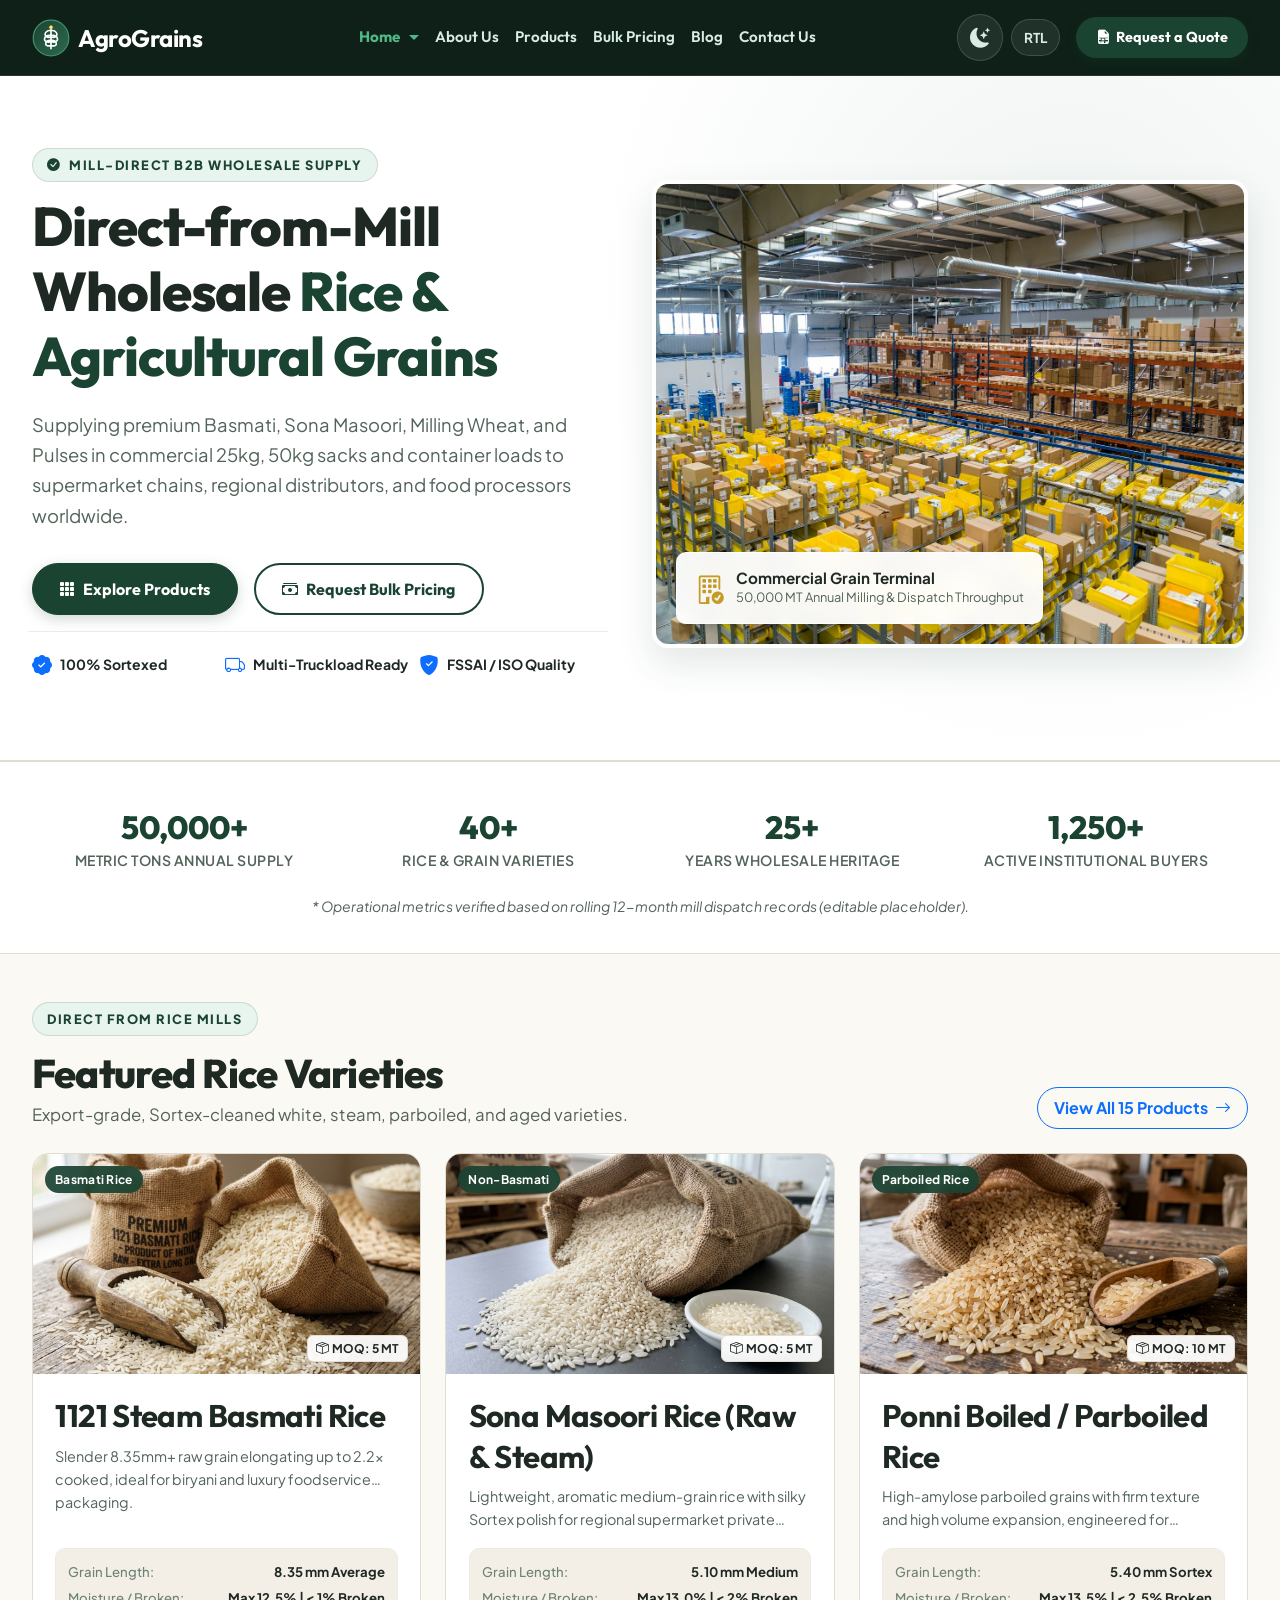
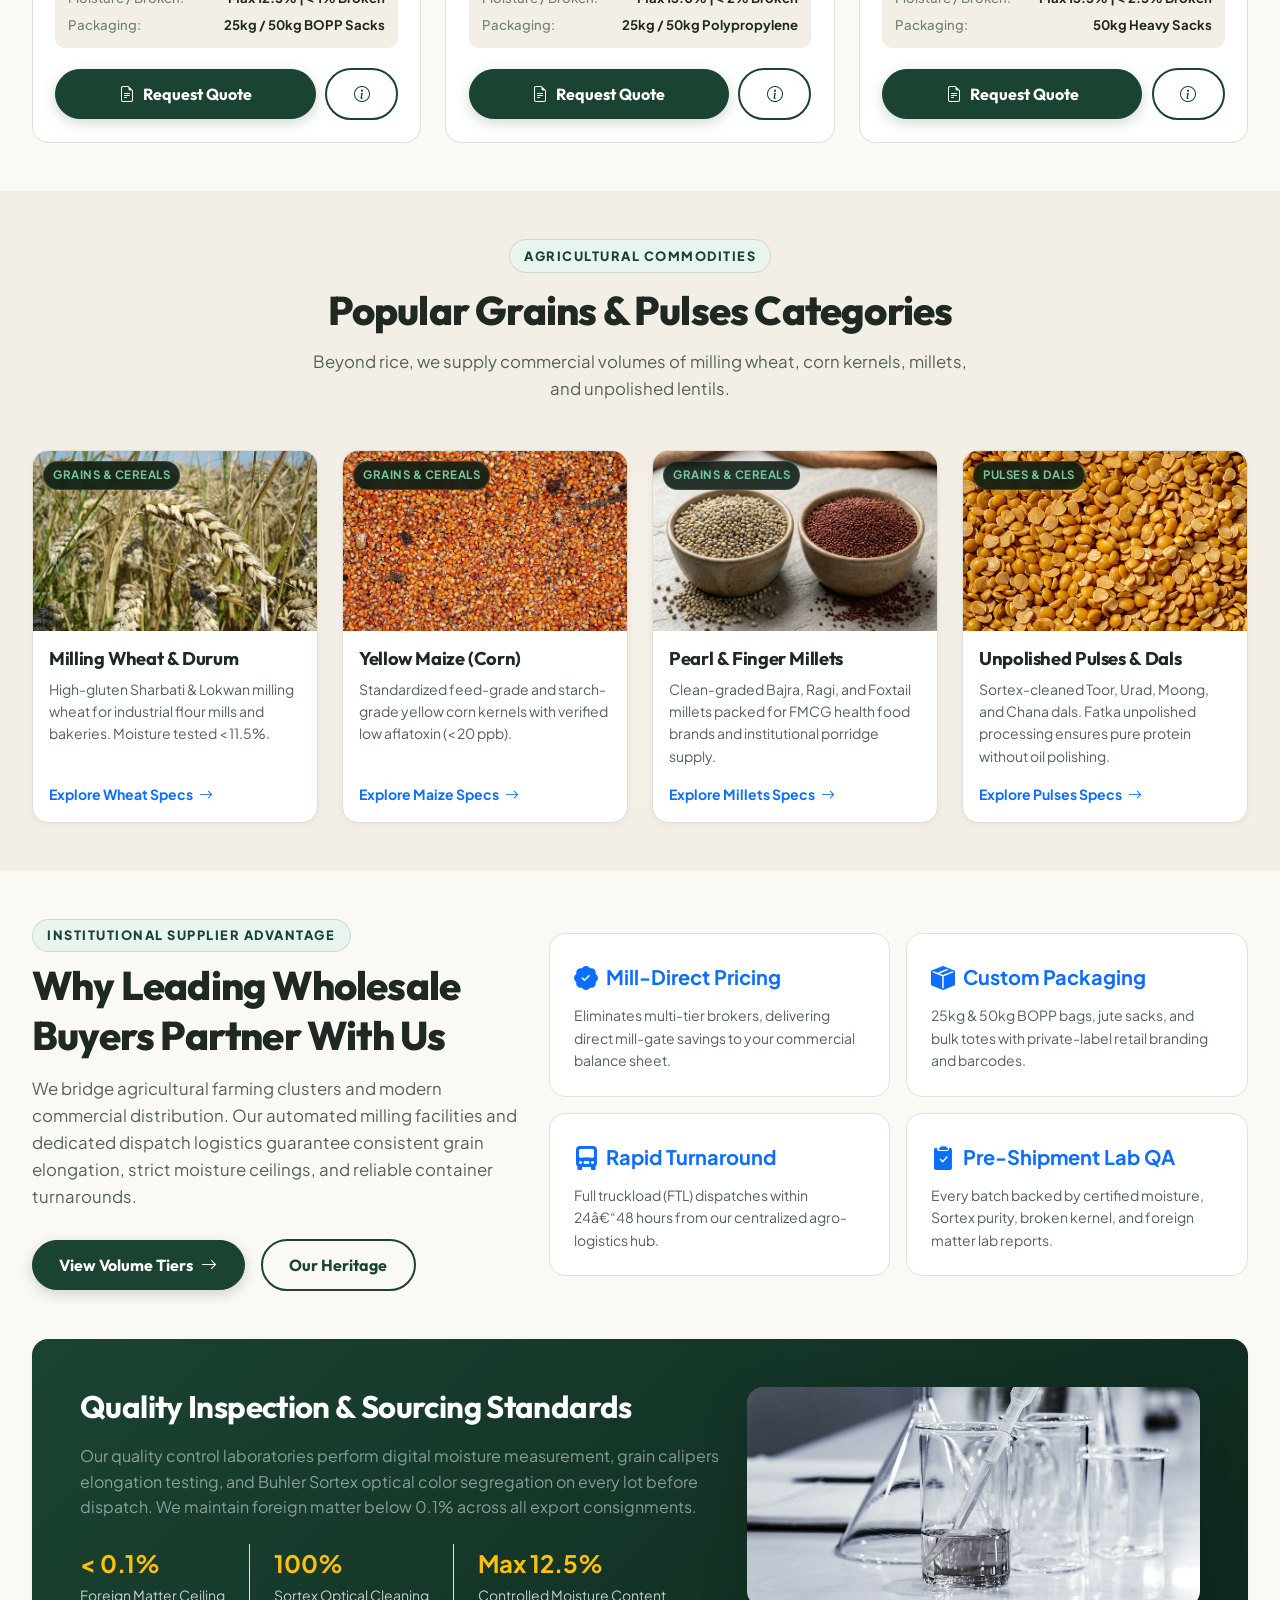
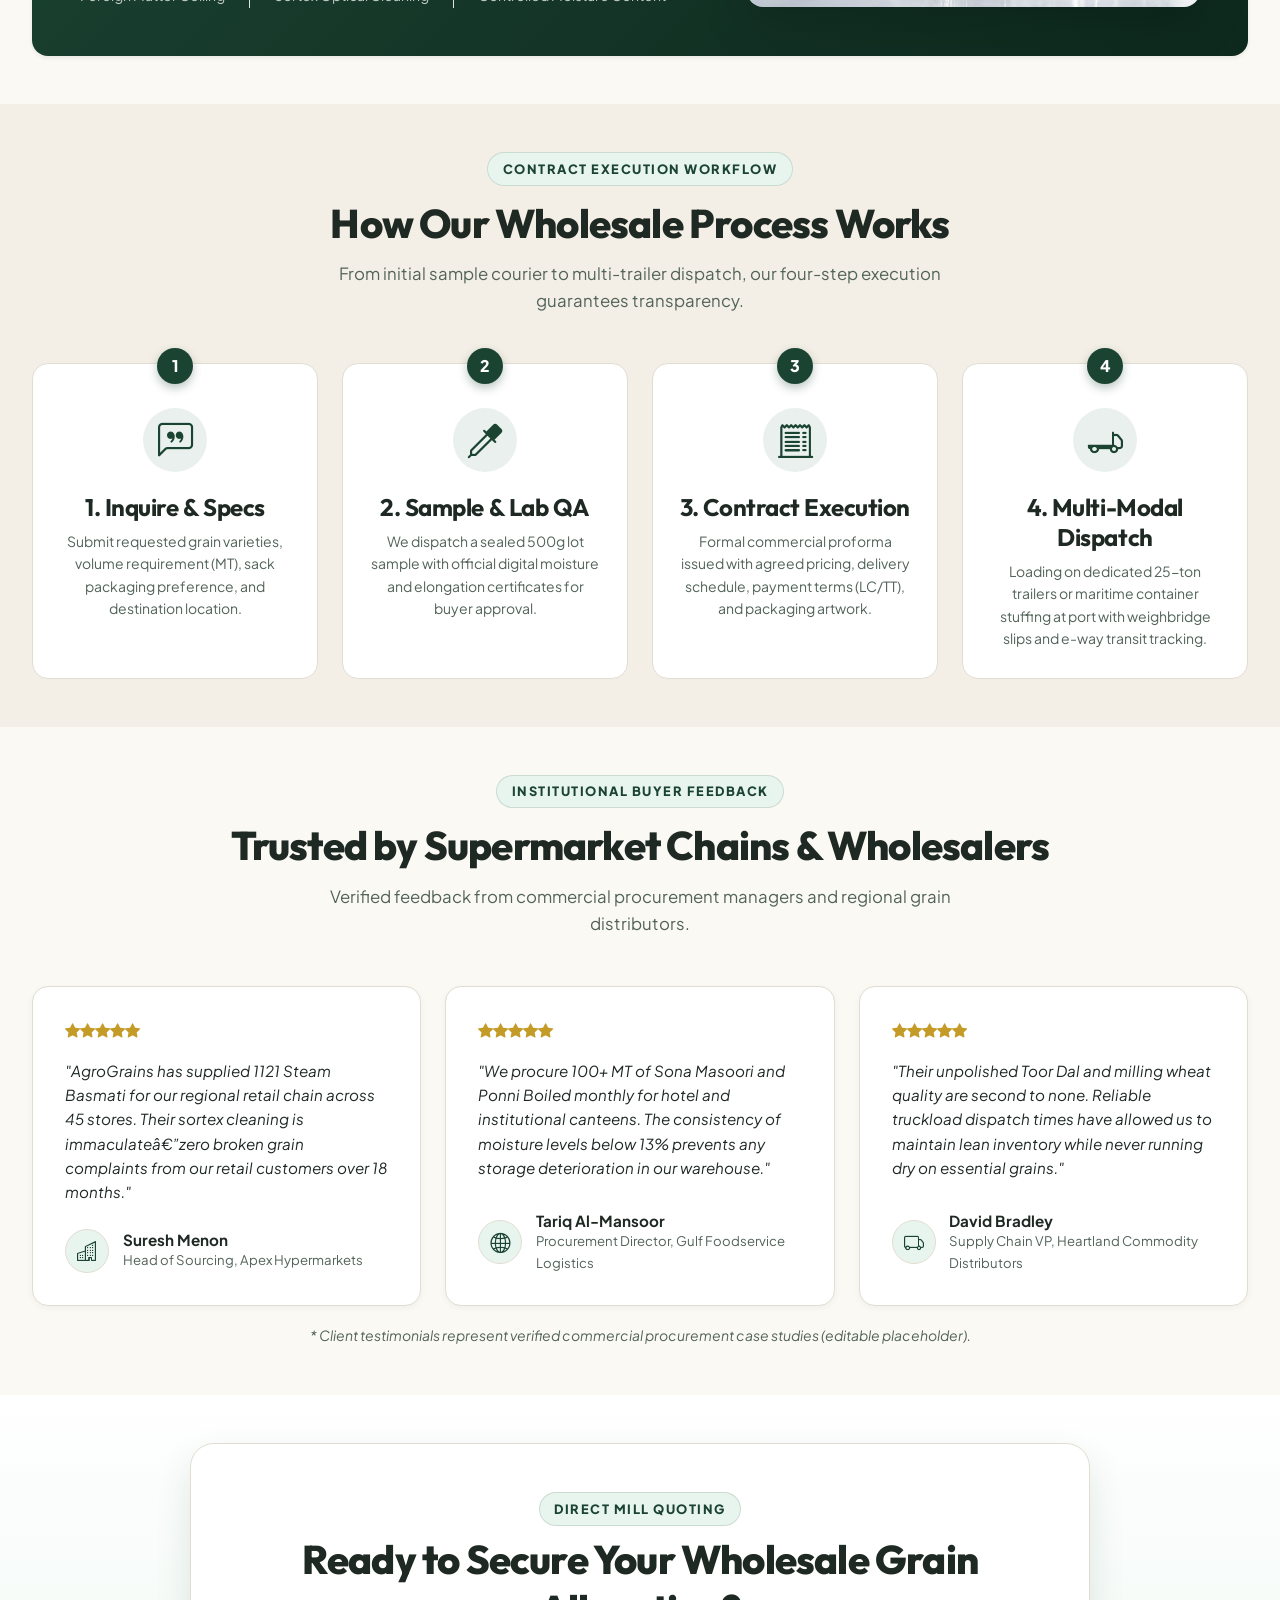
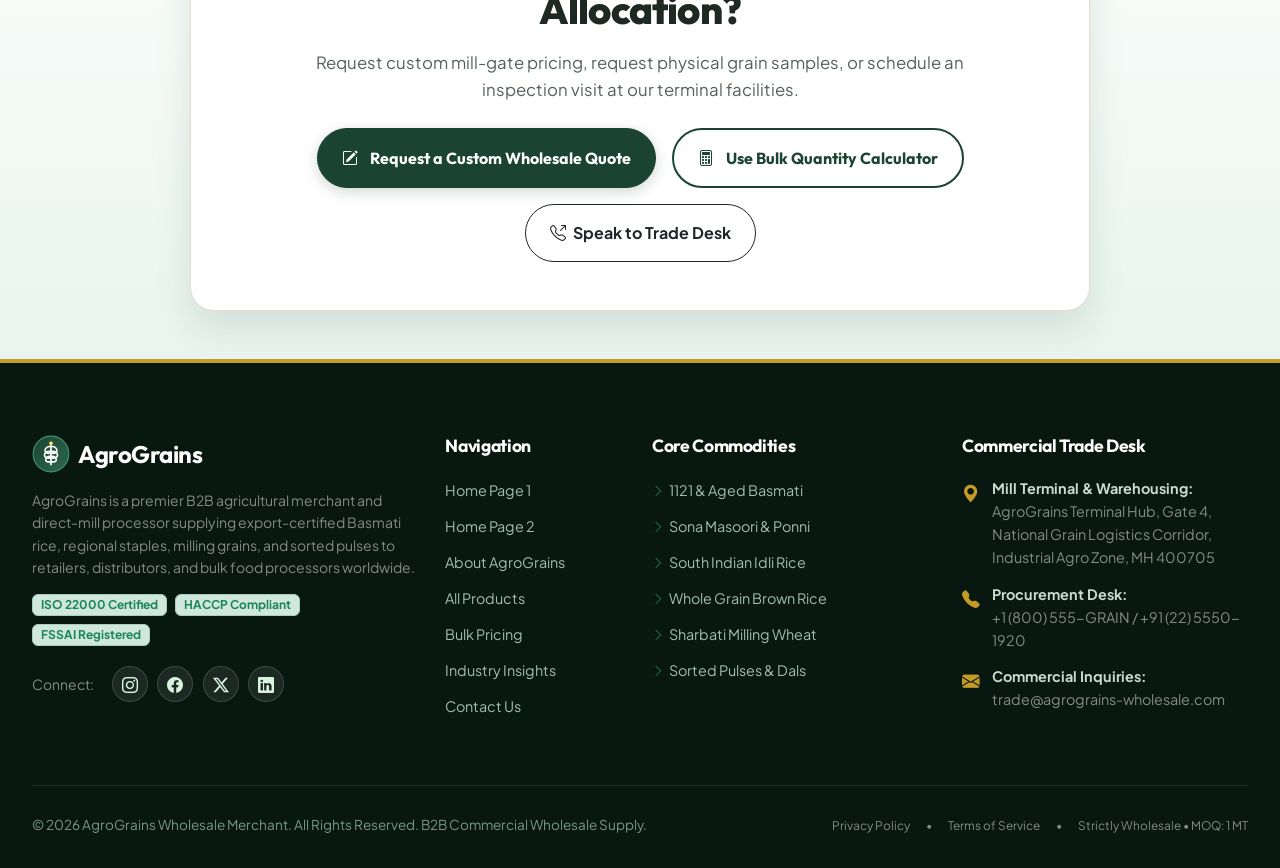
==== index.html @ 0ed68ac7 "Initial commit" ====
<!DOCTYPE html>
<html lang="en" dir="ltr" data-theme="light">
<head>
  <meta charset="UTF-8">
  <meta name="viewport" content="width=device-width, initial-scale=1.0">
  <meta name="description" content="AgroGrains Wholesale - Premier B2B supplier of export-grade Basmati, Sona Masoori, Ponni, Milling Wheat, Corn, and Pulses to supermarkets, distributors, and bulk buyers.">
  <meta name="keywords" content="wholesale rice supplier, bulk grain merchant, basmati rice export, sona masoori wholesale, pulses supplier, 50kg rice sacks, B2B grain trading">
  <title>AgroGrains Wholesale | Direct Mill Rice &amp; Agricultural Grains Merchant</title>

  <!-- Favicon -->
  <link rel="icon" type="image/svg+xml" href="assets/images/favicon.svg">
  <link rel="icon" type="image/png" sizes="32x32" href="assets/images/favicon-32x32.png">
  <link rel="apple-touch-icon" sizes="180x180" href="assets/images/favicon-180x180.png">

  <!-- Bootstrap 5 CSS (Dynamic ID for RTL swapping) -->
  <link id="bootstrap-css" rel="stylesheet" href="https://cdn.jsdelivr.net/npm/bootstrap@5.3.3/dist/css/bootstrap.min.css">
  <!-- Bootstrap Icons -->
  <link rel="stylesheet" href="https://cdn.jsdelivr.net/npm/bootstrap-icons@1.11.3/font/bootstrap-icons.min.css">
  
  <!-- Custom Stylesheets -->
  <link rel="stylesheet" href="css/style.css">
  <link rel="stylesheet" href="css/responsive.css">
</head>
<body>

<!-- Global Single Navigation Bar Across Entire Website -->
  <nav class="navbar navbar-expand-lg wholesale-navbar sticky-top" id="mainWholesaleNavbar" aria-label="Main Wholesale Navigation">
    <div class="container-xl">
      <!-- Brand Logo -->
      <a class="navbar-brand d-flex align-items-center gap-2 text-decoration-none" href="index.html">
        <img src="assets/images/brand-icon.svg" alt="AgroGrains Emblem" width="38" height="38" class="navbar-brand-logo">
        <span class="brand-title text-white fw-bold fs-4" style="color: #ffffff !important; line-height: 1; letter-spacing: -0.02em;">AgroGrains</span>
      </a>

      <!-- Mobile Toggles Group -->
      <div class="d-flex align-items-center gap-2 d-lg-none">
        <button id="theme-toggle-btn-mobile" class="nav-control-btn" type="button" aria-label="Toggle Theme" title="Toggle Theme">
          <i class="bi bi-moon-stars-fill"></i>
        </button>
        <button id="rtl-toggle-btn-mobile" class="nav-control-btn" type="button" aria-label="Toggle RTL" title="Toggle Direction">
          <span class="fw-bold">RTL</span>
        </button>
        <button class="navbar-toggler border-0 shadow-none text-white p-2" type="button" data-bs-toggle="collapse" data-bs-target="#wholesaleNavDropdown" aria-controls="wholesaleNavDropdown" aria-expanded="false" aria-label="Toggle navigation">
          <i class="bi bi-list fs-2 text-white"></i>
        </button>
      </div>

      <!-- Single Navigation Container -->
      <div class="collapse navbar-collapse" id="wholesaleNavDropdown">
        <ul class="navbar-nav mx-auto mb-2 mb-lg-0">
          <!-- Home Dropdown -->
          <li class="nav-item dropdown">
            <a class="nav-link dropdown-toggle active" href="javascript:void(0)" id="homeDropdown" role="button" data-bs-toggle="dropdown" aria-expanded="false">
              Home
            </a>
            <ul class="dropdown-menu shadow-lg" aria-labelledby="homeDropdown">
              <li>
                <a class="dropdown-item active" id="nav-home-1" href="index.html">
                  <i class="bi bi-shop me-2 text-primary"></i> Home Page 1 â€“ General Wholesale
                </a>
              </li>
              <li>
                <a class="dropdown-item" id="nav-home-2" href="home-2.html">
                  <i class="bi bi-globe-americas me-2 text-primary"></i> Home Page 2 â€“ Trading &amp; Distribution
                </a>
              </li>
            </ul>
          </li>
          <li class="nav-item">
            <a class="nav-link" href="about.html">About Us</a>
          </li>
          <li class="nav-item">
            <a class="nav-link" href="products.html">Products</a>
          </li>
          <li class="nav-item">
            <a class="nav-link" href="bulk-pricing.html">Bulk Pricing</a>
          </li>
          <li class="nav-item">
            <a class="nav-link" href="blog.html">Blog</a>
          </li>
          <li class="nav-item">
            <a class="nav-link" href="contact.html">Contact Us</a>
          </li>
        </ul>

        <!-- Action Controls & Quote CTA -->
        <div class="d-flex align-items-center gap-2 nav-actions-group">
          <!-- Theme Toggle (Only Icon) -->
          <button id="theme-toggle-btn" class="nav-control-btn d-none d-lg-inline-flex" type="button" aria-label="Toggle theme" title="Toggle Dark/Light Mode">
            <i class="bi bi-moon-stars-fill"></i>
          </button>
          
          <!-- RTL Toggle (Only Text Name) -->
          <button id="rtl-toggle-btn" class="nav-control-btn d-none d-lg-inline-flex" type="button" aria-label="Toggle RTL reading direction" title="Toggle Direction">
            <span class="fw-bold">RTL</span>
          </button>

          <!-- Request a Quote CTA Button -->
          <button class="nav-quote-btn ms-lg-2" type="button" onclick="openQuoteModal()">
            <i class="bi bi-file-earmark-spreadsheet-fill"></i>
            <span>Request a Quote</span>
          </button>
        </div>
      </div>
    </div>
  </nav>

  <main id="main-content">
    <!-- Hero Section -->
    <section class="hero-home">
      <div class="container-xl">
        <div class="row align-items-center">
          <div class="col-lg-6">
            <div class="pe-lg-4">
              <span class="section-tag"><i class="bi bi-check-circle-fill me-1"></i> Mill-Direct B2B Wholesale Supply</span>
              <h1 class="hero-headline">
                Direct-from-Mill Wholesale <span class="highlight">Rice &amp; Agricultural Grains</span>
              </h1>
              <p class="hero-lead">
                Supplying premium Basmati, Sona Masoori, Milling Wheat, and Pulses in commercial 25kg, 50kg sacks and container loads to supermarket chains, regional distributors, and food processors worldwide.
              </p>
              
              <div class="d-flex flex-wrap gap-3 mb-4 hero-buttons-wrapper">
                <a href="products.html" class="btn btn-wholesale-primary">
                  <i class="bi bi-grid-3x3-gap-fill"></i> Explore Products
                </a>
                <a href="bulk-pricing.html" class="btn btn-wholesale-secondary">
                  <i class="bi bi-cash-stack"></i> Request Bulk Pricing
                </a>
              </div>

              <!-- Quick Highlights Badges -->
              <div class="row g-2 pt-2 border-top border-subtle">
                <div class="col-sm-4 col-6">
                  <div class="d-flex align-items-center gap-2">
                    <i class="bi bi-patch-check-fill text-primary fs-5"></i>
                    <span class="small fw-bold">100% Sortexed</span>
                  </div>
                </div>
                <div class="col-sm-4 col-6">
                  <div class="d-flex align-items-center gap-2">
                    <i class="bi bi-truck text-primary fs-5"></i>
                    <span class="small fw-bold">Multi-Truckload Ready</span>
                  </div>
                </div>
                <div class="col-sm-4 col-12">
                  <div class="d-flex align-items-center gap-2">
                    <i class="bi bi-shield-fill-check text-primary fs-5"></i>
                    <span class="small fw-bold">FSSAI / ISO Quality</span>
                  </div>
                </div>
              </div>

            </div>
          </div>

          <div class="col-lg-6">
            <div class="hero-image-wrapper mt-4 mt-lg-0">
              <!-- Unique Home 1 Hero Warehouse Image -->
              <img src="assets/images/h1-hero-warehouse.jpg" alt="Wholesale Rice and Grains Modern Distribution Warehouse" loading="eager">
              <div class="hero-badge-overlay">
                <i class="bi bi-building-check"></i>
                <div>
                  <div class="badge-title">Commercial Grain Terminal</div>
                  <div class="badge-desc">50,000 MT Annual Milling &amp; Dispatch Throughput</div>
                </div>
              </div>
            </div>
          </div>
        </div>
      </div>
    </section>

    <!-- Wholesale Statistics Counter Strip -->
    <section class="stats-strip">
      <div class="container-xl">
        <div class="row g-0">
          <div class="col-md-3 col-6">
            <div class="stat-item">
              <div class="stat-number">50,000+</div>
              <div class="stat-label">Metric Tons Annual Supply</div>
            </div>
          </div>
          <div class="col-md-3 col-6">
            <div class="stat-item">
              <div class="stat-number">40+</div>
              <div class="stat-label">Rice &amp; Grain Varieties</div>
            </div>
          </div>
          <div class="col-md-3 col-6">
            <div class="stat-item">
              <div class="stat-number">25+</div>
              <div class="stat-label">Years Wholesale Heritage</div>
            </div>
          </div>
          <div class="col-md-3 col-6">
            <div class="stat-item">
              <div class="stat-number">1,250+</div>
              <div class="stat-label">Active Institutional Buyers</div>
            </div>
          </div>
        </div>
        <div class="text-center mt-2">
          <small class="text-muted fst-italic">* Operational metrics verified based on rolling 12-month mill dispatch records (editable placeholder).</small>
        </div>
      </div>
    </section>

    <!-- Featured Rice Varieties Section (Unique Home 1 Images) -->
    <section class="py-5">
      <div class="container-xl">
        <div class="d-flex flex-column flex-md-row justify-content-between align-items-md-end mb-4">
          <div>
            <span class="section-tag">Direct From Rice Mills</span>
            <h2 class="section-title mb-1">Featured Rice Varieties</h2>
            <p class="section-subtitle mb-0 ms-0">Export-grade, Sortex-cleaned white, steam, parboiled, and aged varieties.</p>
          </div>
          <div class="mt-3 mt-md-0">
            <a href="products.html" class="btn btn-outline-primary rounded-pill px-3 py-2 fw-bold">
              View All 15 Products <i class="bi bi-arrow-right ms-1"></i>
            </a>
          </div>
        </div>

        <div class="row g-4">
          <!-- Featured 1: 1121 Basmati -->
          <div class="col-lg-4 col-md-6">
            <div class="wholesale-product-card">
              <div class="product-card-img-wrapper">
                <img src="assets/images/prod-basmati-1121.jpg" alt="1121 Steam Basmati Rice" loading="lazy">
                <span class="product-category-badge">Basmati Rice</span>
                <span class="product-moq-badge"><i class="bi bi-box-seam me-1"></i>MOQ: 5 MT</span>
              </div>
              <div class="product-card-body">
                <h3 class="product-card-title">1121 Steam Basmati Rice</h3>
                <p class="product-card-desc">Slender 8.35mm+ raw grain elongating up to 2.2x cooked, ideal for biryani and luxury foodservice packaging.</p>
                <div class="product-specs-list">
                  <div class="product-spec-row">
                    <span class="product-spec-label">Grain Length:</span>
                    <span class="product-spec-value">8.35 mm Average</span>
                  </div>
                  <div class="product-spec-row">
                    <span class="product-spec-label">Moisture / Broken:</span>
                    <span class="product-spec-value">Max 12.5% | &lt; 1% Broken</span>
                  </div>
                  <div class="product-spec-row">
                    <span class="product-spec-label">Packaging:</span>
                    <span class="product-spec-value">25kg / 50kg BOPP Sacks</span>
                  </div>
                </div>
                <div class="product-card-footer">
                  <button class="btn btn-wholesale-primary flex-grow-1" onclick="openQuoteModal('1121 Steam Basmati Rice')">
                    <i class="bi bi-file-earmark-text"></i> Request Quote
                  </button>
                  <a href="products.html?category=basmati&search=1121" class="btn btn-wholesale-secondary" title="View details in catalog">
                    <i class="bi bi-info-circle"></i>
                  </a>
                </div>
              </div>
            </div>
          </div>

          <!-- Featured 2: Sona Masoori -->
          <div class="col-lg-4 col-md-6">
            <div class="wholesale-product-card">
              <div class="product-card-img-wrapper">
                <img src="assets/images/prod-sona-masoori.jpg" alt="Sona Masoori Raw and Steam Rice" loading="lazy">
                <span class="product-category-badge">Non-Basmati</span>
                <span class="product-moq-badge"><i class="bi bi-box-seam me-1"></i>MOQ: 5 MT</span>
              </div>
              <div class="product-card-body">
                <h3 class="product-card-title">Sona Masoori Rice (Raw &amp; Steam)</h3>
                <p class="product-card-desc">Lightweight, aromatic medium-grain rice with silky Sortex polish for regional supermarket private labeling.</p>
                <div class="product-specs-list">
                  <div class="product-spec-row">
                    <span class="product-spec-label">Grain Length:</span>
                    <span class="product-spec-value">5.10 mm Medium</span>
                  </div>
                  <div class="product-spec-row">
                    <span class="product-spec-label">Moisture / Broken:</span>
                    <span class="product-spec-value">Max 13.0% | &lt; 2% Broken</span>
                  </div>
                  <div class="product-spec-row">
                    <span class="product-spec-label">Packaging:</span>
                    <span class="product-spec-value">25kg / 50kg Polypropylene</span>
                  </div>
                </div>
                <div class="product-card-footer">
                  <button class="btn btn-wholesale-primary flex-grow-1" onclick="openQuoteModal('Sona Masoori Rice (Raw & Steam)')">
                    <i class="bi bi-file-earmark-text"></i> Request Quote
                  </button>
                  <a href="products.html?category=non-basmati&search=sona" class="btn btn-wholesale-secondary" title="View details in catalog">
                    <i class="bi bi-info-circle"></i>
                  </a>
                </div>
              </div>
            </div>
          </div>

          <!-- Featured 3: Ponni Boiled -->
          <div class="col-lg-4 col-md-6">
            <div class="wholesale-product-card">
              <div class="product-card-img-wrapper">
                <img src="assets/images/prod-ponni-boiled.jpg" alt="Ponni Boiled Parboiled Rice" loading="lazy">
                <span class="product-category-badge">Parboiled Rice</span>
                <span class="product-moq-badge"><i class="bi bi-box-seam me-1"></i>MOQ: 10 MT</span>
              </div>
              <div class="product-card-body">
                <h3 class="product-card-title">Ponni Boiled / Parboiled Rice</h3>
                <p class="product-card-desc">High-amylose parboiled grains with firm texture and high volume expansion, engineered for catering and mess halls.</p>
                <div class="product-specs-list">
                  <div class="product-spec-row">
                    <span class="product-spec-label">Grain Length:</span>
                    <span class="product-spec-value">5.40 mm Sortex</span>
                  </div>
                  <div class="product-spec-row">
                    <span class="product-spec-label">Moisture / Broken:</span>
                    <span class="product-spec-value">Max 13.5% | &lt; 2.5% Broken</span>
                  </div>
                  <div class="product-spec-row">
                    <span class="product-spec-label">Packaging:</span>
                    <span class="product-spec-value">50kg Heavy Sacks</span>
                  </div>
                </div>
                <div class="product-card-footer">
                  <button class="btn btn-wholesale-primary flex-grow-1" onclick="openQuoteModal('Ponni Boiled / Parboiled Rice')">
                    <i class="bi bi-file-earmark-text"></i> Request Quote
                  </button>
                  <a href="products.html?category=non-basmati&search=ponni" class="btn btn-wholesale-secondary" title="View details in catalog">
                    <i class="bi bi-info-circle"></i>
                  </a>
                </div>
              </div>
            </div>
          </div>
        </div>
      </div>
    </section>

    <!-- Popular Grains & Pulses Categories Preview (Updated with Dedicated Product Images & Functional Links) -->
    <section class="py-5 bg-muted">
      <div class="container-xl">
        <div class="text-center mb-5">
          <span class="section-tag">Agricultural Commodities</span>
          <h2 class="section-title">Popular Grains &amp; Pulses Categories</h2>
          <p class="section-subtitle">Beyond rice, we supply commercial volumes of milling wheat, corn kernels, millets, and unpolished lentils.</p>
        </div>

        <div class="row g-4">
          <!-- Commodity 1: Milling Wheat & Durum -->
          <div class="col-lg-3 col-sm-6">
            <div class="commodity-preview-card h-100 d-flex flex-column">
              <div class="commodity-card-img-wrap">
                <img src="assets/images/prod-wheat-milling.jpg" alt="Milling Wheat &amp; Durum Grains" loading="lazy">
                <span class="commodity-tag">Grains &amp; Cereals</span>
              </div>
              <div class="commodity-card-body d-flex flex-column flex-grow-1 p-3">
                <h4 class="commodity-title">Milling Wheat &amp; Durum</h4>
                <p class="commodity-desc text-muted small flex-grow-1 mb-3">High-gluten Sharbati &amp; Lokwan milling wheat for industrial flour mills and bakeries. Moisture tested &lt; 11.5%.</p>
                <a href="products.html?category=grains&search=wheat" class="explore-commodity-link mt-auto fw-bold text-primary small text-decoration-none">
                  Explore Wheat Specs <i class="bi bi-arrow-right ms-1"></i>
                </a>
              </div>
            </div>
          </div>

          <!-- Commodity 2: Yellow Maize (Corn) -->
          <div class="col-lg-3 col-sm-6">
            <div class="commodity-preview-card h-100 d-flex flex-column">
              <div class="commodity-card-img-wrap">
                <img src="assets/images/prod-yellow-maize.jpg" alt="Yellow Grain Maize Corn" loading="lazy">
                <span class="commodity-tag">Grains &amp; Cereals</span>
              </div>
              <div class="commodity-card-body d-flex flex-column flex-grow-1 p-3">
                <h4 class="commodity-title">Yellow Maize (Corn)</h4>
                <p class="commodity-desc text-muted small flex-grow-1 mb-3">Standardized feed-grade and starch-grade yellow corn kernels with verified low aflatoxin (&lt; 20 ppb).</p>
                <a href="products.html?category=grains&search=maize" class="explore-commodity-link mt-auto fw-bold text-primary small text-decoration-none">
                  Explore Maize Specs <i class="bi bi-arrow-right ms-1"></i>
                </a>
              </div>
            </div>
          </div>

          <!-- Commodity 3: Pearl & Finger Millets -->
          <div class="col-lg-3 col-sm-6">
            <div class="commodity-preview-card h-100 d-flex flex-column">
              <div class="commodity-card-img-wrap">
                <img src="assets/images/prod-millet-grains.jpg" alt="Pearl Bajra and Finger Ragi Millets" loading="lazy">
                <span class="commodity-tag">Grains &amp; Cereals</span>
              </div>
              <div class="commodity-card-body d-flex flex-column flex-grow-1 p-3">
                <h4 class="commodity-title">Pearl &amp; Finger Millets</h4>
                <p class="commodity-desc text-muted small flex-grow-1 mb-3">Clean-graded Bajra, Ragi, and Foxtail millets packed for FMCG health food brands and institutional porridge supply.</p>
                <a href="products.html?category=grains&search=millet" class="explore-commodity-link mt-auto fw-bold text-primary small text-decoration-none">
                  Explore Millets Specs <i class="bi bi-arrow-right ms-1"></i>
                </a>
              </div>
            </div>
          </div>

          <!-- Commodity 4: Unpolished Pulses & Dals -->
          <div class="col-lg-3 col-sm-6">
            <div class="commodity-preview-card h-100 d-flex flex-column">
              <div class="commodity-card-img-wrap">
                <img src="assets/images/prod-toor-dal.jpg" alt="Unpolished Pulses and Split Dals" loading="lazy">
                <span class="commodity-tag">Pulses &amp; Dals</span>
              </div>
              <div class="commodity-card-body d-flex flex-column flex-grow-1 p-3">
                <h4 class="commodity-title">Unpolished Pulses &amp; Dals</h4>
                <p class="commodity-desc text-muted small flex-grow-1 mb-3">Sortex-cleaned Toor, Urad, Moong, and Chana dals. Fatka unpolished processing ensures pure protein without oil polishing.</p>
                <a href="products.html?category=pulses" class="explore-commodity-link mt-auto fw-bold text-primary small text-decoration-none">
                  Explore Pulses Specs <i class="bi bi-arrow-right ms-1"></i>
                </a>
              </div>
            </div>
          </div>
        </div>
      </div>
    </section>

    <!-- Why Choose Us & Sourcing Highlights -->
    <section class="py-5">
      <div class="container-xl">
        <div class="row align-items-center g-4 mb-5">
          <div class="col-lg-5">
            <span class="section-tag mb-2">Institutional Supplier Advantage</span>
            <h2 class="section-title mb-3">Why Leading Wholesale Buyers Partner With Us</h2>
            <p class="section-subtitle mb-4">
              We bridge agricultural farming clusters and modern commercial distribution. Our automated milling facilities and dedicated dispatch logistics guarantee consistent grain elongation, strict moisture ceilings, and reliable container turnarounds.
            </p>
            <div class="d-flex align-items-center gap-3 pt-1">
              <a href="bulk-pricing.html" class="btn btn-wholesale-primary">
                <span>View Volume Tiers</span>
                <i class="bi bi-arrow-right"></i>
              </a>
              <a href="about.html" class="btn btn-wholesale-secondary">
                <span>Our Heritage</span>
              </a>
            </div>
          </div>
          <div class="col-lg-7">
            <div class="row g-3">
              <div class="col-sm-6 d-flex">
                <div class="advantage-feature-box w-100 p-4 rounded-4 bg-surface border d-flex flex-column">
                  <div class="d-flex align-items-center gap-2 text-primary fw-bold fs-5 mb-2">
                    <i class="bi bi-patch-check-fill fs-4"></i>
                    <span>Mill-Direct Pricing</span>
                  </div>
                  <p class="small text-muted mb-0 flex-grow-1">
                    Eliminates multi-tier brokers, delivering direct mill-gate savings to your commercial balance sheet.
                  </p>
                </div>
              </div>
              <div class="col-sm-6 d-flex">
                <div class="advantage-feature-box w-100 p-4 rounded-4 bg-surface border d-flex flex-column">
                  <div class="d-flex align-items-center gap-2 text-primary fw-bold fs-5 mb-2">
                    <i class="bi bi-box-seam-fill fs-4"></i>
                    <span>Custom Packaging</span>
                  </div>
                  <p class="small text-muted mb-0 flex-grow-1">
                    25kg &amp; 50kg BOPP bags, jute sacks, and bulk totes with private-label retail branding and barcodes.
                  </p>
                </div>
              </div>
              <div class="col-sm-6 d-flex">
                <div class="advantage-feature-box w-100 p-4 rounded-4 bg-surface border d-flex flex-column">
                  <div class="d-flex align-items-center gap-2 text-primary fw-bold fs-5 mb-2">
                    <i class="bi bi-truck-front-fill fs-4"></i>
                    <span>Rapid Turnaround</span>
                  </div>
                  <p class="small text-muted mb-0 flex-grow-1">
                    Full truckload (FTL) dispatches within 24â€“48 hours from our centralized agro-logistics hub.
                  </p>
                </div>
              </div>
              <div class="col-sm-6 d-flex">
                <div class="advantage-feature-box w-100 p-4 rounded-4 bg-surface border d-flex flex-column">
                  <div class="d-flex align-items-center gap-2 text-primary fw-bold fs-5 mb-2">
                    <i class="bi bi-clipboard2-check-fill fs-4"></i>
                    <span>Pre-Shipment Lab QA</span>
                  </div>
                  <p class="small text-muted mb-0 flex-grow-1">
                    Every batch backed by certified moisture, Sortex purity, broken kernel, and foreign matter lab reports.
                  </p>
                </div>
              </div>
            </div>
          </div>
        </div>

        <!-- Quality & Sourcing Highlights Banner (Unique Quality Inspection Image) -->
        <div class="card border-0 rounded-4 overflow-hidden shadow-sm" style="background: linear-gradient(135deg, var(--primary) 0%, #0d281c 100%); color: #ffffff;">
          <div class="card-body p-4 p-md-5">
            <div class="row align-items-center">
              <div class="col-lg-7">
                <h3 class="fw-bold mb-3 text-white">Quality Inspection &amp; Sourcing Standards</h3>
                <p class="text-white-50 mb-4" style="max-width: 650px;">
                  Our quality control laboratories perform digital moisture measurement, grain calipers elongation testing, and Buhler Sortex optical color segregation on every lot before dispatch. We maintain foreign matter below 0.1% across all export consignments.
                </p>
                <div class="d-flex flex-wrap gap-4 text-white">
                  <div>
                    <span class="fs-4 fw-bold d-block text-warning">&lt; 0.1%</span>
                    <span class="small opacity-75">Foreign Matter Ceiling</span>
                  </div>
                  <div class="border-start ps-4 border-white-50">
                    <span class="fs-4 fw-bold d-block text-warning">100%</span>
                    <span class="small opacity-75">Sortex Optical Cleaning</span>
                  </div>
                  <div class="border-start ps-4 border-white-50">
                    <span class="fs-4 fw-bold d-block text-warning">Max 12.5%</span>
                    <span class="small opacity-75">Controlled Moisture Content</span>
                  </div>
                </div>
              </div>
              <div class="col-lg-5 text-center text-lg-end mt-4 mt-lg-0">
                <img src="assets/images/h1-quality-inspection.jpg" alt="Grain Quality Testing Lab" class="rounded-4 img-fluid shadow-lg" style="max-height: 220px; width: 100%; object-fit: cover;">
              </div>
            </div>
          </div>
        </div>
      </div>
    </section>

    <!-- How Our Wholesale Process Works -->
    <section class="py-5 bg-muted">
      <div class="container-xl">
        <div class="text-center mb-5">
          <span class="section-tag">Contract Execution Workflow</span>
          <h2 class="section-title">How Our Wholesale Process Works</h2>
          <p class="section-subtitle">From initial sample courier to multi-trailer dispatch, our four-step execution guarantees transparency.</p>
        </div>

        <div class="row g-4">
          <!-- Step 1 -->
          <div class="col-lg-3 col-sm-6">
            <div class="process-step-card">
              <div class="process-step-number">1</div>
              <div class="process-icon"><i class="bi bi-chat-left-quote"></i></div>
              <h4 class="fw-bold mb-2">1. Inquire &amp; Specs</h4>
              <p class="small text-muted mb-0">Submit requested grain varieties, volume requirement (MT), sack packaging preference, and destination location.</p>
            </div>
          </div>

          <!-- Step 2 -->
          <div class="col-lg-3 col-sm-6">
            <div class="process-step-card">
              <div class="process-step-number">2</div>
              <div class="process-icon"><i class="bi bi-eyedropper"></i></div>
              <h4 class="fw-bold mb-2">2. Sample &amp; Lab QA</h4>
              <p class="small text-muted mb-0">We dispatch a sealed 500g lot sample with official digital moisture and elongation certificates for buyer approval.</p>
            </div>
          </div>

          <!-- Step 3 -->
          <div class="col-lg-3 col-sm-6">
            <div class="process-step-card">
              <div class="process-step-number">3</div>
              <div class="process-icon"><i class="bi bi-receipt-cutoff"></i></div>
              <h4 class="fw-bold mb-2">3. Contract Execution</h4>
              <p class="small text-muted mb-0">Formal commercial proforma issued with agreed pricing, delivery schedule, payment terms (LC/TT), and packaging artwork.</p>
            </div>
          </div>

          <!-- Step 4 -->
          <div class="col-lg-3 col-sm-6">
            <div class="process-step-card">
              <div class="process-step-number">4</div>
              <div class="process-icon"><i class="bi bi-truck-flatbed"></i></div>
              <h4 class="fw-bold mb-2">4. Multi-Modal Dispatch</h4>
              <p class="small text-muted mb-0">Loading on dedicated 25-ton trailers or maritime container stuffing at port with weighbridge slips and e-way transit tracking.</p>
            </div>
          </div>
        </div>
      </div>
    </section>

    <!-- B2B Customer Testimonials Section -->
    <section class="py-5">
      <div class="container-xl">
        <div class="text-center mb-5">
          <span class="section-tag">Institutional Buyer Feedback</span>
          <h2 class="section-title">Trusted by Supermarket Chains &amp; Wholesalers</h2>
          <p class="section-subtitle">Verified feedback from commercial procurement managers and regional grain distributors.</p>
        </div>

        <div class="row g-4">
          <!-- Review 1 -->
          <div class="col-lg-4 col-md-6">
            <div class="testimonial-b2b-card">
              <div>
                <div class="testimonial-rating">
                  <i class="bi bi-star-fill"></i><i class="bi bi-star-fill"></i><i class="bi bi-star-fill"></i><i class="bi bi-star-fill"></i><i class="bi bi-star-fill"></i>
                </div>
                <p class="testimonial-quote">
                  "AgroGrains has supplied 1121 Steam Basmati for our regional retail chain across 45 stores. Their sortex cleaning is immaculateâ€”zero broken grain complaints from our retail customers over 18 months."
                </p>
              </div>
              <div class="client-meta">
                <div class="client-corp-icon">
                  <i class="bi bi-buildings"></i>
                </div>
                <div>
                  <div class="client-name">Suresh Menon</div>
                  <div class="client-role">Head of Sourcing, Apex Hypermarkets</div>
                </div>
              </div>
            </div>
          </div>

          <!-- Review 2 -->
          <div class="col-lg-4 col-md-6">
            <div class="testimonial-b2b-card">
              <div>
                <div class="testimonial-rating">
                  <i class="bi bi-star-fill"></i><i class="bi bi-star-fill"></i><i class="bi bi-star-fill"></i><i class="bi bi-star-fill"></i><i class="bi bi-star-fill"></i>
                </div>
                <p class="testimonial-quote">
                  "We procure 100+ MT of Sona Masoori and Ponni Boiled monthly for hotel and institutional canteens. The consistency of moisture levels below 13% prevents any storage deterioration in our warehouse."
                </p>
              </div>
              <div class="client-meta">
                <div class="client-corp-icon">
                  <i class="bi bi-globe2"></i>
                </div>
                <div>
                  <div class="client-name">Tariq Al-Mansoor</div>
                  <div class="client-role">Procurement Director, Gulf Foodservice Logistics</div>
                </div>
              </div>
            </div>
          </div>

          <!-- Review 3 -->
          <div class="col-lg-4 col-md-12">
            <div class="testimonial-b2b-card">
              <div>
                <div class="testimonial-rating">
                  <i class="bi bi-star-fill"></i><i class="bi bi-star-fill"></i><i class="bi bi-star-fill"></i><i class="bi bi-star-fill"></i><i class="bi bi-star-fill"></i>
                </div>
                <p class="testimonial-quote">
                  "Their unpolished Toor Dal and milling wheat quality are second to none. Reliable truckload dispatch times have allowed us to maintain lean inventory while never running dry on essential grains."
                </p>
              </div>
              <div class="client-meta">
                <div class="client-corp-icon">
                  <i class="bi bi-truck"></i>
                </div>
                <div>
                  <div class="client-name">David Bradley</div>
                  <div class="client-role">Supply Chain VP, Heartland Commodity Distributors</div>
                </div>
              </div>
            </div>
          </div>
        </div>
        <div class="text-center mt-3">
          <small class="text-muted fst-italic">* Client testimonials represent verified commercial procurement case studies (editable placeholder).</small>
        </div>
      </div>
    </section>

    <!-- Final Bulk Enquiry CTA Section -->
    <section class="py-5" style="background: linear-gradient(180deg, var(--bg-surface) 0%, var(--primary-subtle) 100%);">
      <div class="container-xl">
        <div class="quote-form-card mx-auto text-center p-4 p-md-5" style="max-width: 900px;">
          <span class="section-tag mb-2">Direct Mill Quoting</span>
          <h2 class="section-title mb-3">Ready to Secure Your Wholesale Grain Allocation?</h2>
          <p class="section-subtitle mb-4">
            Request custom mill-gate pricing, request physical grain samples, or schedule an inspection visit at our terminal facilities.
          </p>
          <div class="d-flex flex-wrap justify-content-center gap-3">
            <button class="btn btn-wholesale-primary px-4 py-3" onclick="openQuoteModal()">
              <i class="bi bi-pencil-square me-1"></i> Request a Custom Wholesale Quote
            </button>
            <a href="bulk-pricing.html" class="btn btn-wholesale-secondary px-4 py-3">
              <i class="bi bi-calculator me-1"></i> Use Bulk Quantity Calculator
            </a>
            <a href="contact.html" class="btn btn-outline-dark rounded-pill px-4 py-3 fw-bold">
              <i class="bi bi-telephone-outbound me-1"></i> Speak to Trade Desk
            </a>
          </div>
        </div>
      </div>
    </section>
  </main>

  <!-- Global Reusable Wholesale Quotation Modal -->
  <div class="modal fade" id="globalQuoteModal" tabindex="-1" aria-labelledby="globalQuoteModalLabel" aria-hidden="true">
    <div class="modal-dialog modal-dialog-centered modal-lg">
      <div class="modal-content">
        <div class="modal-header">
          <div>
            <h5 class="modal-title fw-bold" id="globalQuoteModalLabel">Request Official Wholesale Quotation</h5>
            <div class="small text-muted">B2B commercial quotation dossier dispatched within 4 business hours</div>
          </div>
          <button type="button" class="btn-close shadow-none" data-bs-dismiss="modal" aria-label="Close"></button>
        </div>
        <div class="modal-body p-4">
          <form id="global-modal-quote-form" novalidate>
            <div class="row g-3">
              <div class="col-md-6">
                <label for="modalQuoteName" class="form-label">Representative Name *</label>
                <input type="text" class="form-control" id="modalQuoteName" placeholder="e.g. John Doe" required>
                <div class="invalid-feedback">Valid alphabetic name required.</div>
              </div>
              <div class="col-md-6">
                <label for="modalQuoteCompany" class="form-label">Registered Business Name *</label>
                <input type="text" class="form-control" id="modalQuoteCompany" placeholder="e.g. Global Foods Ltd" required>
                <div class="invalid-feedback">Company name is required.</div>
              </div>
              <div class="col-md-6">
                <label for="modalQuoteEmail" class="form-label">Business Email Address *</label>
                <input type="email" class="form-control" id="modalQuoteEmail" placeholder="procurement@company.com" required>
                <div class="invalid-feedback">Valid business email required.</div>
              </div>
              <div class="col-md-6">
                <label for="modalQuotePhone" class="form-label">Phone Number *</label>
                <input type="tel" class="form-control" id="modalQuotePhone" placeholder="+1 (555) 234-5678" required>
                <div class="invalid-feedback">Valid phone format required (no letters).</div>
              </div>
              <div class="col-md-6">
                <label for="modalQuoteProduct" class="form-label">Grain / Rice Variety *</label>
                <select class="form-select" id="modalQuoteProduct" required>
                  <option value="" selected>Select Grain Variety...</option>
                  <option value="1121 Steam Basmati Rice">1121 Steam Basmati Rice</option>
                  <option value="Traditional Aged Basmati Rice">Traditional Aged Basmati Rice</option>
                  <option value="Sona Masoori Rice (Raw & Steam)">Sona Masoori Rice (Raw & Steam)</option>
                  <option value="Ponni Boiled / Parboiled Rice">Ponni Boiled / Parboiled Rice</option>
                  <option value="South Indian Idli Rice">South Indian Idli Rice</option>
                  <option value="Premium Brown Rice">Premium Brown Rice</option>
                  <option value="Raw White Rice (IR64 / PR11)">Raw White Rice (IR64 / PR11)</option>
                  <option value="Single Boiled Golden Rice">Single Boiled Golden Rice</option>
                  <option value="Milling Wheat (Sharbati & Durum)">Milling Wheat (Sharbati & Durum)</option>
                  <option value="Yellow Grain Maize">Yellow Grain Maize</option>
                  <option value="Pearl & Finger Millet">Pearl & Finger Millet</option>
                  <option value="Premium Toor Dal">Premium Toor Dal (Yellow Split)</option>
                  <option value="Urad Dal (Split & Whole)">Urad Dal (Split & Whole)</option>
                  <option value="Moong Dal (Yellow & Green)">Moong Dal (Yellow & Green)</option>
                  <option value="Chana Dal & Chickpeas">Chana Dal & Chickpeas</option>
                </select>
                <div class="invalid-feedback">Please select a product.</div>
              </div>
              <div class="col-md-6">
                <label for="modalQuoteQty" class="form-label">Required Quantity *</label>
                <select class="form-select" id="modalQuoteQty" required>
                  <option value="" selected>Choose Volume Bracket...</option>
                  <option value="1 - 5 MT (Sample Commercial Lot)">1 - 5 MT (Sample Commercial Lot)</option>
                  <option value="5 - 15 MT (Multi-Pallet Lot)">5 - 15 MT (Multi-Pallet Lot)</option>
                  <option value="25 MT (Full Truckload FTL)">25 MT (Full Truckload FTL)</option>
                  <option value="50+ MT (Multi-Trailer Schedule)">50+ MT (Multi-Trailer Schedule)</option>
                  <option value="100+ MT (Rake / Maritime Container Export)">100+ MT (Rake / Maritime Container Export)</option>
                </select>
                <div class="invalid-feedback">Please specify volume bracket.</div>
              </div>
              <div class="col-12">
                <label for="modalQuoteNotes" class="form-label">Packaging &amp; Delivery Destination Note</label>
                <textarea class="form-control" id="modalQuoteNotes" rows="3" placeholder="Specify packaging (25kg BOPP, 50kg PP, 1 MT Jumbo) and destination port or warehouse city..."></textarea>
              </div>
            </div>
            <div class="mt-4 text-end">
              <button type="button" class="btn btn-secondary rounded-pill px-3" data-bs-dismiss="modal">Cancel</button>
              <button type="submit" class="btn btn-wholesale-primary px-4">
                <i class="bi bi-send-fill me-1"></i> Transmit Quote Request
              </button>
            </div>
          </form>
        </div>
      </div>
    </div>
  </div>

  <!-- Global Footer -->
  <footer class="wholesale-footer">
    <div class="container-xl">
      <div class="row g-4">
        <!-- Brand & Bio -->
        <div class="col-lg-4 col-md-6">
          <a class="footer-brand d-flex align-items-center gap-2 mb-3 text-decoration-none" href="index.html">
            <img src="assets/images/brand-icon.svg" alt="AgroGrains Emblem" width="38" height="38" class="brand-logo-img">
            <span class="brand-title text-white fw-bold fs-4" style="line-height: 1; letter-spacing: -0.02em;">AgroGrains</span>
          </a>
          <p class="text-white-50 small mb-3">
            AgroGrains is a premier B2B agricultural merchant and direct-mill processor supplying export-certified Basmati rice, regional staples, milling grains, and sorted pulses to retailers, distributors, and bulk food processors worldwide.
          </p>
          <div class="d-flex flex-wrap align-items-center gap-2 mb-3">
            <span class="badge bg-success-subtle text-success border border-success-subtle px-2 py-1">ISO 22000 Certified</span>
            <span class="badge bg-success-subtle text-success border border-success-subtle px-2 py-1">HACCP Compliant</span>
            <span class="badge bg-success-subtle text-success border border-success-subtle px-2 py-1">FSSAI Registered</span>
          </div>
          <!-- Official Social Channels -->
          <div class="footer-social-links pt-1">
            <span class="small text-white-50 me-2">Connect:</span>
            <a href="https://www.instagram.com" target="_blank" rel="noopener noreferrer" class="social-icon-btn" aria-label="Follow AgroGrains on Instagram" title="Instagram">
              <i class="bi bi-instagram"></i>
            </a>
            <a href="https://www.facebook.com" target="_blank" rel="noopener noreferrer" class="social-icon-btn" aria-label="Follow AgroGrains on Facebook" title="Facebook">
              <i class="bi bi-facebook"></i>
            </a>
            <a href="https://twitter.com" target="_blank" rel="noopener noreferrer" class="social-icon-btn" aria-label="Follow AgroGrains on X (Twitter)" title="X (Twitter)">
              <i class="bi bi-twitter-x"></i>
            </a>
            <a href="https://www.linkedin.com" target="_blank" rel="noopener noreferrer" class="social-icon-btn" aria-label="Connect with AgroGrains on LinkedIn" title="LinkedIn">
              <i class="bi bi-linkedin"></i>
            </a>
          </div>
        </div>

        <!-- Quick Links -->
        <div class="col-lg-2 col-md-6 col-6">
          <h5>Navigation</h5>
          <ul class="footer-links">
            <li><a href="index.html">Home Page 1</a></li>
            <li><a href="home-2.html">Home Page 2</a></li>
            <li><a href="about.html">About AgroGrains</a></li>
            <li><a href="products.html">All Products</a></li>
            <li><a href="bulk-pricing.html">Bulk Pricing</a></li>
            <li><a href="blog.html">Industry Insights</a></li>
            <li><a href="contact.html">Contact Us</a></li>
          </ul>
        </div>

        <!-- Product Categories (Direct Filter Redirection) -->
        <div class="col-lg-3 col-md-6 col-6">
          <h5>Core Commodities</h5>
          <ul class="footer-links">
            <li><a href="products.html?category=basmati#products-catalog-section"><i class="bi bi-chevron-right small text-success me-1"></i>1121 &amp; Aged Basmati</a></li>
            <li><a href="products.html?category=non-basmati#products-catalog-section"><i class="bi bi-chevron-right small text-success me-1"></i>Sona Masoori &amp; Ponni</a></li>
            <li><a href="products.html?search=Idli#products-catalog-section"><i class="bi bi-chevron-right small text-success me-1"></i>South Indian Idli Rice</a></li>
            <li><a href="products.html?category=specialty#products-catalog-section"><i class="bi bi-chevron-right small text-success me-1"></i>Whole Grain Brown Rice</a></li>
            <li><a href="products.html?search=Wheat#products-catalog-section"><i class="bi bi-chevron-right small text-success me-1"></i>Sharbati Milling Wheat</a></li>
            <li><a href="products.html?category=pulses#products-catalog-section"><i class="bi bi-chevron-right small text-success me-1"></i>Sorted Pulses &amp; Dals</a></li>
          </ul>
        </div>

        <!-- Wholesale Contact Info Placeholder -->
        <div class="col-lg-3 col-md-6">
          <h5>Commercial Trade Desk</h5>
          <div class="footer-contact-item">
            <i class="bi bi-geo-alt-fill"></i>
            <div>
              <strong>Mill Terminal &amp; Warehousing:</strong><br>
              <span class="text-white-50">AgroGrains Terminal Hub, Gate 4, National Grain Logistics Corridor, Industrial Agro Zone, MH 400705</span>
            </div>
          </div>
          <div class="footer-contact-item">
            <i class="bi bi-telephone-fill"></i>
            <div>
              <strong>Procurement Desk:</strong><br>
              <span class="text-white-50">+1 (800) 555-GRAIN / +91 (22) 5550-1920</span>
            </div>
          </div>
          <div class="footer-contact-item">
            <i class="bi bi-envelope-fill"></i>
            <div>
              <strong>Commercial Inquiries:</strong><br>
              <span class="text-white-50">trade@agrograins-wholesale.com</span>
            </div>
          </div>
        </div>
      </div>

      <!-- Bottom Bar with Privacy Policy & Terms of Service -->
      <div class="footer-bottom-bar d-flex flex-column flex-md-row justify-content-between align-items-center gap-3">
        <div>
          &copy; 2026 AgroGrains Wholesale Merchant. All Rights Reserved. B2B Commercial Wholesale Supply.
        </div>
        <div class="d-flex align-items-center gap-3">
          <a href="javascript:void(0)" onclick="openPrivacyModal()" class="text-white-50 text-decoration-none hover-white small">Privacy Policy</a>
          <span class="text-white-50 small">&bull;</span>
          <a href="javascript:void(0)" onclick="openTermsModal()" class="text-white-50 text-decoration-none hover-white small">Terms of Service</a>
          <span class="text-white-50 small d-none d-sm-inline">&bull;</span>
          <span class="text-white-50 small d-none d-sm-inline">Strictly Wholesale &bull; MOQ: 1 MT</span>
        </div>
      </div>
    </div>
  </footer>

  <!-- Bootstrap 5 Bundle JS -->
  <script src="https://cdn.jsdelivr.net/npm/bootstrap@5.3.3/dist/js/bootstrap.bundle.min.js"></script>
  <!-- Custom JS Modules -->
  <script src="js/main.js"></script>
  <script src="js/contact.js"></script>
</body>
</html>
---- css/style.css ----
/* ==========================================================================
   AgroGrains Wholesale - Professional B2B Rice & Grains Merchant Stylesheet
   Enhanced for Dark Mode Visibility, RTL, and Home 2 Trading Layouts
   ========================================================================== */

@import url('https://fonts.googleapis.com/css2?family=Outfit:wght@400;500;600;700;800&family=Plus+Jakarta+Sans:wght@400;500;600;700;800&display=swap');

/* --- Root Variables: Light Theme (Default) --- */
:root {
  --font-heading: 'Outfit', -apple-system, BlinkMacSystemFont, "Segoe UI", Roboto, sans-serif;
  --font-body: 'Plus Jakarta Sans', -apple-system, BlinkMacSystemFont, "Segoe UI", Roboto, sans-serif;

  /* Brand Colors */
  --primary: #1b4332;
  --primary-hover: #143527;
  --primary-light: #2d6a4f;
  --primary-subtle: #e8f5ee;
  
  --secondary: #d4a373;
  --secondary-hover: #b08968;
  --secondary-subtle: #fbf5ee;

  --accent-gold: #c59b27;
  --accent-gold-light: #fef7e6;

  /* Neutrals - Light Mode */
  --bg-page: #fbf9f4;
  --bg-surface: #ffffff;
  --bg-surface-elevated: #ffffff;
  --bg-muted: #f3efe6;
  --bg-tertiary: #ebe5d8;
  
  --text-main: #1f2923;
  --text-muted: #526359;
  --text-inverse: #ffffff;
  --text-subtle: #6e8276;

  --border-color: #e2ddd3;
  --border-subtle: #eeebe3;
  --border-focus: #1b4332;

  --shadow-sm: 0 2px 6px rgba(27, 67, 50, 0.05);
  --shadow-md: 0 6px 18px rgba(27, 67, 50, 0.08);
  --shadow-lg: 0 16px 36px rgba(27, 67, 50, 0.12);
  --shadow-hover: 0 12px 28px rgba(27, 67, 50, 0.15);

  --radius-sm: 6px;
  --radius-md: 10px;
  --radius-lg: 16px;
  --radius-xl: 24px;
  --radius-pill: 50rem;

  --transition-fast: 0.18s ease;
  --transition-normal: 0.28s ease;
}

/* --- Dark Theme Variables - High Contrast & Visibility --- */
[data-theme="dark"] {
  color-scheme: dark;
  --primary: #52b788;
  --primary-hover: #74c69d;
  --primary-light: #95d5b2;
  --primary-subtle: #173425;
  
  --secondary: #ecc08d;
  --secondary-hover: #f3d4ae;
  --secondary-subtle: #312417;

  --accent-gold: #f3c669;
  --accent-gold-light: #382c14;

  /* Neutrals - Dark Mode with Deep Contrast */
  --bg-page: #0d1612;
  --bg-surface: #14241d;
  --bg-surface-elevated: #1a2f26;
  --bg-muted: #111e17;
  --bg-tertiary: #20382d;
  
  --text-main: #f5f9f7;
  --text-muted: #b8cec4;
  --text-inverse: #0d1612;
  --text-subtle: #96b2a5;

  --border-color: #274335;
  --border-subtle: #1c3227;
  --border-focus: #52b788;

  --shadow-sm: 0 2px 8px rgba(0, 0, 0, 0.45);
  --shadow-md: 0 6px 20px rgba(0, 0, 0, 0.55);
  --shadow-lg: 0 16px 40px rgba(0, 0, 0, 0.65);
  --shadow-hover: 0 12px 30px rgba(0, 0, 0, 0.7);
}

/* Base Reset & Setup */
*, *::before, *::after {
  box-sizing: border-box;
}

html {
  scroll-behavior: smooth;
  font-size: 16px;
  overflow-x: clip;
}

body {
  font-family: var(--font-body);
  background-color: var(--bg-page);
  color: var(--text-main);
  line-height: 1.6;
  min-height: 100vh;
  display: flex;
  flex-direction: column;
  overflow-x: clip;
  transition: background-color var(--transition-normal), color var(--transition-normal);
  -webkit-font-smoothing: antialiased;
  -moz-osx-font-smoothing: grayscale;
}

main {
  flex: 1 0 auto;
}

h1, h2, h3, h4, h5, h6 {
  font-family: var(--font-heading);
  color: var(--text-main);
  font-weight: 700;
  line-height: 1.25;
  letter-spacing: -0.02em;
}

p {
  color: var(--text-muted);
  margin-bottom: 1rem;
}

a {
  color: var(--primary);
  text-decoration: none;
  transition: color var(--transition-fast);
}

a:hover {
  color: var(--primary-hover);
}

img {
  max-width: 100%;
  height: auto;
  display: block;
}

/* ==========================================================================
   Header & Navigation (Single Consistent Navbar)
   ========================================================================== */
.top-notice-bar {
  background: var(--primary);
  color: #f1f8f4;
  font-size: 0.825rem;
  padding: 6px 0;
  border-bottom: 1px solid rgba(255, 255, 255, 0.12);
}
[data-theme="dark"] .top-notice-bar {
  background: #0b1a13;
  color: #d8ece2;
}
.top-notice-bar a {
  color: #ffde99;
  text-decoration: underline;
}
.top-notice-bar a:hover {
  color: #ffffff;
}

.wholesale-navbar,
nav.wholesale-navbar,
.sticky-top.wholesale-navbar {
  background-color: #0e2017 !important;
  border-bottom: 1px solid rgba(255, 255, 255, 0.1) !important;
  padding: 0.85rem 0;
  position: -webkit-sticky !important;
  position: sticky !important;
  top: 0 !important;
  z-index: 1050 !important;
  transition: background-color var(--transition-normal), border-color var(--transition-normal), box-shadow var(--transition-normal);
}

.wholesale-navbar.scrolled {
  box-shadow: 0 4px 20px rgba(0, 0, 0, 0.35);
  background-color: rgba(14, 32, 23, 0.98) !important;
  backdrop-filter: blur(10px);
}
[data-theme="dark"] .wholesale-navbar.scrolled {
  background-color: rgba(14, 32, 23, 0.98) !important;
}

.wholesale-navbar .navbar-nav .nav-link {
  color: #d8ece2 !important;
}

.wholesale-navbar .navbar-nav .nav-link:hover,
.wholesale-navbar .navbar-nav .nav-link.active {
  color: #52b788 !important;
}

.wholesale-navbar .dropdown-menu {
  background-color: #14281e !important;
  border: 1px solid #234634 !important;
}

.wholesale-navbar .dropdown-item {
  color: #d8ece2 !important;
}

.wholesale-navbar .dropdown-item:hover,
.wholesale-navbar .dropdown-item.active {
  background-color: #1b3a2a !important;
  color: #52b788 !important;
}

.wholesale-navbar .nav-control-btn {
  background: rgba(255, 255, 255, 0.08) !important;
  border: 1px solid rgba(255, 255, 255, 0.15) !important;
  color: #d8ece2 !important;
}

.navbar-brand-logo {
  height: 38px;
  width: 38px;
  display: flex;
  align-items: center;
}
[data-theme="dark"] .navbar-brand-logo {
  color: #ffffff;
}

.navbar-nav .nav-link {
  font-family: var(--font-heading);
  font-size: 0.95rem;
  font-weight: 600;
  color: var(--text-main);
  padding: 0.5rem 0.85rem;
  border-radius: var(--radius-sm);
  transition: color var(--transition-fast), background-color var(--transition-fast);
  white-space: nowrap;
}

.navbar-nav .nav-link:hover,
.navbar-nav .nav-link:focus {
  color: var(--primary);
  background-color: var(--primary-subtle);
}

.navbar-nav .nav-link.active {
  color: var(--primary);
  font-weight: 700;
  position: relative;
}

.navbar-nav .nav-link:not(.dropdown-toggle).active::after {
  content: "";
  position: absolute;
  bottom: 0px;
  left: 0.85rem;
  right: 0.85rem;
  height: 2px;
  background-color: var(--primary);
  border-radius: 2px;
}

/* Always Visible, Elegant Dropdown Toggle Caret */
.navbar-nav .dropdown-toggle::after {
  display: inline-block !important;
  margin-left: 0.35rem !important;
  vertical-align: 0.15em !important;
  content: "" !important;
  border-top: 0.35em solid currentColor !important;
  border-right: 0.35em solid transparent !important;
  border-bottom: 0 !important;
  border-left: 0.35em solid transparent !important;
  transition: transform var(--transition-fast) !important;
}

.navbar-nav .dropdown-toggle.show::after,
.navbar-nav .nav-item.dropdown:hover .dropdown-toggle::after {
  transform: rotate(180deg) !important;
}

/* Home Dropdown Menu Styling */
.navbar-nav .dropdown-menu {
  background-color: var(--bg-surface-elevated);
  border: 1px solid var(--border-color);
  border-radius: var(--radius-md);
  box-shadow: 0 10px 30px rgba(0, 0, 0, 0.15);
  padding: 0.5rem;
  min-width: 270px;
  margin-top: 0.35rem;
  z-index: 1050;
}

/* Desktop Hover Trigger so Dropdown is Instantly Visible */
@media (min-width: 992px) {
  .navbar-nav .nav-item.dropdown:hover > .dropdown-menu {
    display: block !important;
    opacity: 1 !important;
    visibility: visible !important;
    transform: translateY(0) !important;
  }
  .navbar-nav .dropdown-menu {
    display: block;
    opacity: 0;
    visibility: hidden;
    transform: translateY(6px);
    transition: opacity 0.2s ease, transform 0.2s ease, visibility 0.2s ease;
  }
}

.navbar-nav .dropdown-item {
  color: var(--text-main);
  font-size: 0.9rem;
  font-weight: 600;
  padding: 0.65rem 0.95rem;
  border-radius: var(--radius-sm);
  transition: all var(--transition-fast);
  display: flex;
  align-items: center;
  gap: 0.5rem;
}

.navbar-nav .dropdown-item:hover,
.navbar-nav .dropdown-item:focus {
  background-color: var(--primary-subtle);
  color: var(--primary);
}

.navbar-nav .dropdown-item.active {
  background-color: var(--primary);
  color: #ffffff !important;
}
[data-theme="dark"] .navbar-nav .dropdown-item.active {
  background-color: rgba(82, 183, 136, 0.22) !important;
  color: #52b788 !important;
  font-weight: 700 !important;
}

/* Control Pills (Theme & RTL) */
.nav-control-btn {
  background: var(--bg-muted);
  border: 1px solid var(--border-color);
  color: var(--text-main);
  padding: 0.4rem 0.75rem;
  font-size: 0.85rem;
  font-weight: 600;
  border-radius: var(--radius-pill);
  display: inline-flex;
  align-items: center;
  gap: 0.4rem;
  cursor: pointer;
  transition: all var(--transition-fast);
}

.nav-control-btn:hover {
  background: var(--bg-tertiary);
  border-color: var(--border-focus);
  color: var(--primary);
}

.nav-quote-btn {
  font-family: var(--font-heading);
  font-size: 0.9rem;
  font-weight: 700;
  background-color: var(--primary);
  color: #ffffff !important;
  border-radius: var(--radius-pill);
  padding: 0.55rem 1.25rem;
  box-shadow: 0 4px 12px rgba(27, 67, 50, 0.25);
  display: inline-flex;
  align-items: center;
  gap: 0.4rem;
  transition: all var(--transition-fast);
  border: none;
}
[data-theme="dark"] .nav-quote-btn {
  color: #0b1a13 !important;
  font-weight: 800;
}

.nav-quote-btn:hover {
  background-color: var(--primary-hover);
  transform: translateY(-1px);
  box-shadow: 0 6px 16px rgba(27, 67, 50, 0.35);
  color: #ffffff !important;
}
[data-theme="dark"] .nav-quote-btn:hover {
  color: #0b1a13 !important;
}

/* ==========================================================================
   Buttons & UI Elements
   ========================================================================= */
.btn-wholesale-primary {
  background-color: var(--primary);
  color: #ffffff;
  font-family: var(--font-heading);
  font-weight: 700;
  padding: 0.75rem 1.65rem;
  border-radius: var(--radius-pill);
  border: 1px solid var(--primary);
  display: inline-flex;
  align-items: center;
  justify-content: center;
  gap: 0.5rem;
  transition: all var(--transition-fast);
  box-shadow: 0 4px 14px rgba(27, 67, 50, 0.2);
}
[data-theme="dark"] .btn-wholesale-primary {
  color: #0d1612;
  font-weight: 800;
}

.btn-wholesale-primary:hover,
.btn-wholesale-primary:focus {
  background-color: var(--primary-hover);
  border-color: var(--primary-hover);
  color: #ffffff;
  transform: translateY(-2px);
  box-shadow: 0 8px 20px rgba(27, 67, 50, 0.28);
}
[data-theme="dark"] .btn-wholesale-primary:hover {
  color: #0d1612;
}

.btn-wholesale-secondary {
  background-color: transparent;
  color: var(--primary);
  font-family: var(--font-heading);
  font-weight: 700;
  padding: 0.75rem 1.65rem;
  border-radius: var(--radius-pill);
  border: 2px solid var(--primary);
  display: inline-flex;
  align-items: center;
  justify-content: center;
  gap: 0.5rem;
  transition: all var(--transition-fast);
}

.btn-wholesale-secondary:hover,
.btn-wholesale-secondary:focus {
  background-color: var(--primary);
  color: #ffffff;
  transform: translateY(-2px);
}
[data-theme="dark"] .btn-wholesale-secondary:hover {
  color: #0d1612;
}

.btn-wholesale-gold {
  background-color: var(--accent-gold);
  color: #ffffff;
  font-family: var(--font-heading);
  font-weight: 700;
  padding: 0.75rem 1.65rem;
  border-radius: var(--radius-pill);
  border: 1px solid var(--accent-gold);
  transition: all var(--transition-fast);
}
[data-theme="dark"] .btn-wholesale-gold {
  color: #0d1612;
  font-weight: 800;
}
.btn-wholesale-gold:hover {
  background-color: #b3891c;
  color: #ffffff;
  transform: translateY(-2px);
}
[data-theme="dark"] .btn-wholesale-gold:hover {
  color: #0d1612;
}

/* Section Header Shared */
.section-tag {
  display: inline-block;
  font-size: 0.8rem;
  font-weight: 800;
  text-transform: uppercase;
  letter-spacing: 1.5px;
  color: var(--primary);
  background-color: var(--primary-subtle);
  padding: 0.35rem 0.9rem;
  border-radius: var(--radius-pill);
  margin-bottom: 0.75rem;
  border: 1px solid rgba(27, 67, 50, 0.15);
}
[data-theme="dark"] .section-tag {
  border-color: rgba(82, 183, 136, 0.25);
}

.section-title {
  font-size: clamp(1.8rem, 3.2vw, 2.5rem);
  font-weight: 800;
  margin-bottom: 0.85rem;
  color: var(--text-main);
}

.section-subtitle {
  font-size: 1.05rem;
  color: var(--text-muted);
  max-width: 680px;
  margin: 0 auto 2.5rem auto;
}

/* ==========================================================================
   Home 1 Hero Section
   ========================================================================== */
.hero-home {
  position: relative;
  background-color: var(--bg-surface);
  padding: 4.5rem 0 5rem 0;
  overflow: hidden;
  border-bottom: 1px solid var(--border-color);
}

.hero-home::before {
  content: "";
  position: absolute;
  top: 0;
  right: 0;
  width: 55%;
  height: 100%;
  background: radial-gradient(circle at 70% 30%, rgba(45, 106, 79, 0.08), transparent 70%);
  pointer-events: none;
}
[data-theme="dark"] .hero-home::before {
  background: radial-gradient(circle at 70% 30%, rgba(82, 183, 136, 0.1), transparent 70%);
}

.hero-headline {
  font-size: clamp(2.2rem, 4.2vw, 3.4rem);
  font-weight: 800;
  line-height: 1.15;
  margin-bottom: 1.25rem;
  color: var(--text-main);
}

.hero-headline span.highlight {
  color: var(--primary);
  position: relative;
}

.hero-lead {
  font-size: 1.15rem;
  color: var(--text-muted);
  margin-bottom: 2rem;
  line-height: 1.65;
}

.hero-image-wrapper {
  position: relative;
  border-radius: var(--radius-lg);
  overflow: hidden;
  box-shadow: var(--shadow-lg);
  border: 4px solid var(--bg-surface);
}

.hero-image-wrapper img {
  width: 100%;
  height: 460px;
  object-fit: cover;
  transition: transform 0.6s ease;
}

.hero-image-wrapper:hover img {
  transform: scale(1.03);
}

.hero-badge-overlay {
  position: absolute;
  bottom: 20px;
  left: 20px;
  background: rgba(255, 255, 255, 0.95);
  backdrop-filter: blur(8px);
  padding: 12px 18px;
  border-radius: var(--radius-md);
  box-shadow: 0 8px 24px rgba(0, 0, 0, 0.15);
  border: 1px solid rgba(255, 255, 255, 0.8);
  display: flex;
  align-items: center;
  gap: 12px;
}
[data-theme="dark"] .hero-badge-overlay {
  background: rgba(20, 36, 29, 0.94);
  border-color: var(--border-color);
}
.hero-badge-overlay i {
  font-size: 1.8rem;
  color: var(--accent-gold);
}
.hero-badge-overlay .badge-title {
  font-weight: 700;
  font-size: 0.95rem;
  color: var(--text-main);
  line-height: 1.2;
}
.hero-badge-overlay .badge-desc {
  font-size: 0.8rem;
  color: var(--text-muted);
}

/* ==========================================================================
   Home 2 – Premium Trading & Distribution Specific Styles
   ========================================================================== */
.hero-home-2 {
  position: relative;
  background: linear-gradient(135deg, #091711 0%, #10261c 60%, #153426 100%);
  color: #ffffff;
  padding: 5.5rem 0 5rem 0;
  overflow: hidden;
  border-bottom: 2px solid var(--accent-gold);
}

.hero-home-2::after {
  content: "";
  position: absolute;
  inset: 0;
  background: url("data:image/svg+xml,%3Csvg width='40' height='40' viewBox='0 0 40 40' xmlns='http://www.w3.org/2000/svg'%3E%3Cg fill='%23ffffff' fill-opacity='0.03' fill-rule='evenodd'%3E%3Cpath d='M0 40L40 0H20L0 20M40 40V20L20 40'/%3E%3C/g%3E%3C/svg%3E");
  opacity: 0.5;
  pointer-events: none;
}

.hero-home-2 h1 {
  color: #ffffff;
}

.hero-home-2 p.lead {
  color: #c9ded4;
}

.trading-metric-card {
  background: rgba(255, 255, 255, 0.06);
  backdrop-filter: blur(8px);
  border: 1px solid rgba(255, 255, 255, 0.15);
  border-radius: var(--radius-lg);
  padding: 1.5rem;
  text-align: center;
  transition: transform var(--transition-fast);
}
.trading-metric-card:hover {
  transform: translateY(-3px);
  background: rgba(255, 255, 255, 0.1);
  border-color: var(--accent-gold);
}
.trading-metric-number {
  font-family: var(--font-heading);
  font-size: 2rem;
  font-weight: 800;
  color: var(--accent-gold);
  line-height: 1.1;
  margin-bottom: 0.25rem;
}
.trading-metric-label {
  font-size: 0.825rem;
  color: #d8ece2;
  text-transform: uppercase;
  letter-spacing: 0.5px;
}

/* Infrastructure Showcase Card */
.infrastructure-card {
  background: var(--bg-surface);
  border: 1px solid var(--border-color);
  border-radius: var(--radius-xl);
  overflow: hidden;
  box-shadow: var(--shadow-md);
  transition: transform var(--transition-normal), box-shadow var(--transition-normal);
  height: 100%;
}
.infrastructure-card:hover {
  transform: translateY(-5px);
  box-shadow: var(--shadow-lg);
  border-color: var(--primary);
}

.infrastructure-img-wrapper {
  height: 240px;
  overflow: hidden;
  position: relative;
}
.infrastructure-img-wrapper img {
  width: 100%;
  height: 100%;
  object-fit: cover;
  transition: transform 0.6s ease;
}
.infrastructure-card:hover .infrastructure-img-wrapper img {
  transform: scale(1.05);
}

.infrastructure-body {
  padding: 2rem;
}

/* Partnership Tier Box */
.partner-tier-box {
  background: var(--bg-surface);
  border: 2px solid var(--border-color);
  border-radius: var(--radius-xl);
  padding: 2.2rem;
  height: 100%;
  display: flex;
  flex-direction: column;
  transition: all var(--transition-normal);
  position: relative;
}
.partner-tier-box:hover {
  border-color: var(--accent-gold);
  box-shadow: var(--shadow-lg);
  transform: translateY(-4px);
}
.partner-tier-box.highlighted {
  border-color: var(--primary);
  background: linear-gradient(180deg, var(--bg-surface) 0%, var(--primary-subtle) 100%);
}

.partner-tier-icon {
  width: 60px;
  height: 60px;
  border-radius: var(--radius-md);
  background: var(--primary-subtle);
  color: var(--primary);
  display: flex;
  align-items: center;
  justify-content: center;
  font-size: 1.8rem;
  margin-bottom: 1.25rem;
}

/* Logistics Pipeline Timeline */
.pipeline-step {
  position: relative;
  padding: 1.5rem;
  background: var(--bg-surface);
  border: 1px solid var(--border-color);
  border-radius: var(--radius-lg);
  height: 100%;
}
.pipeline-badge {
  font-family: var(--font-heading);
  font-weight: 800;
  font-size: 0.85rem;
  color: #ffffff;
  background: var(--primary);
  padding: 4px 12px;
  border-radius: var(--radius-pill);
  display: inline-block;
  margin-bottom: 0.75rem;
}
[data-theme="dark"] .pipeline-badge {
  color: #0d1612;
}

/* ==========================================================================
   Inner Page Hero (Standardized)
   ========================================================================== */
.page-hero {
  position: relative;
  background-color: #0c2015 !important;
  background-size: cover !important;
  background-position: center center !important;
  background-repeat: no-repeat !important;
  color: #ffffff;
  padding: 5.6rem 0 5.8rem 0;
  overflow: hidden;
  border: 0 !important;
  border-top: none !important;
  border-bottom: none !important;
  outline: none !important;
  box-shadow: none !important;
  text-align: center;
  margin-bottom: -1px;
}

.page-hero::before {
  content: "";
  position: absolute;
  top: -1px;
  left: -1px;
  right: -1px;
  bottom: -4px;
  /* Crystal-clear photographic transparency: background hero images remain vibrant and fully visible */
  background: linear-gradient(180deg, rgba(8, 22, 14, 0.28) 0%, rgba(10, 28, 18, 0.45) 100%);
  pointer-events: none;
  z-index: 1;
}

[data-theme="dark"] .page-hero {
  background-color: #0b1510 !important;
  border: 0 !important;
  border-top: none !important;
  border-bottom: none !important;
}

[data-theme="dark"] .page-hero::before {
  top: -1px;
  left: -1px;
  right: -1px;
  bottom: -4px;
  background: linear-gradient(180deg, rgba(6, 16, 11, 0.35) 0%, rgba(8, 22, 14, 0.52) 100%);
}

.page-hero .container-xl {
  position: relative;
  z-index: 2;
}

.page-hero-about {
  background-image: url('../assets/images/hero-about.jpg');
}

.page-hero-products {
  background-image: url('../assets/images/hero-products.jpg');
}

.page-hero-bulk {
  background-image: url('../assets/images/hero-bulk-pricing.jpg');
}

.page-hero-blog {
  background-image: url('../assets/images/hero-blog.jpg');
}

.page-hero-blog-details {
  background-image: url('../assets/images/hero-blog-details.jpg');
}

.page-hero-contact {
  background-image: url('../assets/images/hero-contact.jpg');
}

.page-hero h1 {
  color: #ffffff !important;
  font-size: clamp(2.2rem, 4vw, 3.2rem);
  font-weight: 800;
  line-height: 1.2;
  margin-bottom: 1rem;
  letter-spacing: -0.02em;
  text-shadow: 0 3px 14px rgba(0, 0, 0, 0.95), 0 1px 4px rgba(0, 0, 0, 0.9);
}

.page-hero p.lead {
  color: #ffffff !important;
  max-width: 820px;
  margin: 0 auto;
  font-size: 1.15rem;
  font-weight: 600;
  line-height: 1.6;
  text-shadow: 0 2px 10px rgba(0, 0, 0, 0.95), 0 1px 3px rgba(0, 0, 0, 0.9);
}

/* Institutional Advantage Feature Boxes (Equal Height & Dynamic Alignment) */
.advantage-feature-box {
  min-height: 145px;
  height: 100%;
  border-radius: var(--radius-lg);
  transition: transform var(--transition-fast), box-shadow var(--transition-fast), border-color var(--transition-fast);
}
.advantage-feature-box:hover {
  transform: translateY(-3px);
  box-shadow: var(--shadow-md);
  border-color: var(--primary-light) !important;
}
[data-theme="dark"] .advantage-feature-box {
  background-color: #12221a !important;
  border-color: #243e30 !important;
}
[data-theme="dark"] .advantage-feature-box:hover {
  border-color: #52b788 !important;
  box-shadow: 0 8px 24px rgba(0, 0, 0, 0.45);
}

/* Corporate Testimonial Client Badge */
.client-corp-icon {
  width: 44px;
  height: 44px;
  border-radius: 50%;
  background: var(--primary-subtle);
  color: var(--primary);
  display: flex;
  align-items: center;
  justify-content: center;
  font-size: 1.25rem;
  flex-shrink: 0;
  border: 1px solid var(--border-color);
}
[data-theme="dark"] .client-corp-icon {
  background: #173325;
  color: #74c69d;
  border-color: #274d39;
}

/* About Page Specific Showcase Styles */
.about-image-card {
  border-radius: var(--radius-xl);
  overflow: hidden;
  box-shadow: var(--shadow-lg);
  border: 4px solid var(--bg-surface);
  position: relative;
}
.about-image-card img {
  width: 100%;
  height: 400px;
  object-fit: cover;
  transition: transform 0.6s ease;
}
.about-image-card:hover img {
  transform: scale(1.03);
}

.timeline-milestone-card {
  background-color: var(--bg-surface);
  border: 1px solid var(--border-color);
  border-radius: var(--radius-lg);
  padding: 1.75rem;
  height: 100%;
  transition: transform var(--transition-fast), border-color var(--transition-fast), box-shadow var(--transition-fast);
  position: relative;
}
.timeline-milestone-card:hover {
  transform: translateY(-4px);
  border-color: var(--primary-light);
  box-shadow: var(--shadow-md);
}
.timeline-year {
  font-family: var(--font-heading);
  font-size: 1.75rem;
  font-weight: 800;
  color: var(--primary);
  line-height: 1;
  margin-bottom: 0.5rem;
}
[data-theme="dark"] .timeline-year {
  color: #52b788;
}

.cert-badge-box {
  background-color: var(--bg-surface);
  border: 1px solid var(--border-color);
  border-radius: var(--radius-md);
  padding: 1.25rem;
  text-align: center;
  height: 100%;
  transition: transform var(--transition-fast), box-shadow var(--transition-fast);
}
.cert-badge-box:hover {
  transform: translateY(-3px);
  box-shadow: var(--shadow-sm);
  border-color: var(--primary);
}
.cert-badge-icon {
  font-size: 2.2rem;
  color: var(--accent-gold);
  margin-bottom: 0.5rem;
}

.page-hero .breadcrumb {
  margin-bottom: 1.25rem;
  display: inline-flex;
  align-items: center;
  background: rgba(0, 0, 0, 0.72) !important;
  backdrop-filter: blur(8px);
  padding: 0.45rem 1.3rem;
  border-radius: var(--radius-pill);
  border: 1.5px solid rgba(255, 255, 255, 0.4) !important;
  box-shadow: 0 4px 16px rgba(0, 0, 0, 0.6);
}

.page-hero .breadcrumb-item a {
  color: #ffffff !important;
  font-weight: 800 !important;
  font-size: 0.95rem;
  text-decoration: none !important;
  text-shadow: 0 2px 4px rgba(0, 0, 0, 0.95);
  transition: color var(--transition-fast);
}

.page-hero .breadcrumb-item a:hover {
  color: #ffd166 !important;
  text-decoration: none !important;
}

.page-hero .breadcrumb-item.active {
  color: #ffd166 !important;
  font-weight: 800 !important;
  font-size: 0.95rem;
  text-shadow: 0 2px 4px rgba(0, 0, 0, 0.95);
}

.page-hero .breadcrumb-item + .breadcrumb-item::before {
  color: rgba(255, 255, 255, 0.85) !important;
  font-weight: 700;
  padding: 0 0.5rem;
}

/* ==========================================================================
   Wholesale Metric Stats Bar
   ========================================================================== */
.stats-strip {
  background-color: var(--bg-surface);
  border-top: 1px solid var(--border-color);
  border-bottom: 1px solid var(--border-color);
  padding: 2.2rem 0;
}

.stat-item {
  text-align: center;
  padding: 0.8rem 1rem;
  border-right: 1px solid var(--border-color);
}
.stat-item:last-child {
  border-right: none;
}

.stat-number {
  font-family: var(--font-heading);
  font-size: clamp(1.8rem, 2.5vw, 2.4rem);
  font-weight: 800;
  color: var(--primary);
  line-height: 1.1;
  margin-bottom: 0.25rem;
}

.stat-label {
  font-size: 0.88rem;
  font-weight: 600;
  color: var(--text-muted);
  text-transform: uppercase;
  letter-spacing: 0.5px;
}

/* ==========================================================================
   Cards: Product, Feature, Testimonial, Blog
   ========================================================================== */
.wholesale-product-card {
  background-color: var(--bg-surface);
  border: 1px solid var(--border-color);
  border-radius: var(--radius-lg);
  overflow: hidden;
  transition: transform var(--transition-normal), box-shadow var(--transition-normal), border-color var(--transition-normal);
  display: flex;
  flex-direction: column;
  height: 100%;
  position: relative;
}

.wholesale-product-card:hover {
  transform: translateY(-5px);
  box-shadow: var(--shadow-hover);
  border-color: var(--primary-light);
}

.product-card-img-wrapper {
  position: relative;
  height: 220px;
  overflow: hidden;
  background-color: var(--bg-muted);
}

.product-card-img-wrapper img {
  width: 100%;
  height: 100%;
  object-fit: cover;
  transition: transform 0.5s ease;
}

.wholesale-product-card:hover .product-card-img-wrapper img {
  transform: scale(1.06);
}

.product-category-badge {
  position: absolute;
  top: 12px;
  left: 12px;
  background: rgba(27, 67, 50, 0.92);
  color: #ffffff;
  font-size: 0.75rem;
  font-weight: 700;
  padding: 4px 10px;
  border-radius: var(--radius-pill);
  backdrop-filter: blur(4px);
  letter-spacing: 0.3px;
}
[data-theme="dark"] .product-category-badge {
  background: rgba(14, 32, 23, 0.94);
  color: var(--primary);
  border: 1px solid var(--border-color);
}

.product-moq-badge {
  position: absolute;
  bottom: 12px;
  right: 12px;
  background: rgba(255, 255, 255, 0.94);
  color: var(--text-main);
  font-size: 0.75rem;
  font-weight: 700;
  padding: 3px 8px;
  border-radius: var(--radius-sm);
  border: 1px solid var(--border-color);
}
[data-theme="dark"] .product-moq-badge {
  background: rgba(20, 36, 29, 0.94);
  color: var(--text-main);
}

.product-card-body {
  padding: 1.4rem;
  display: flex;
  flex-direction: column;
  flex-grow: 1;
}

.product-card-title {
  font-size: 1.2rem;
  font-weight: 700;
  margin-bottom: 0.5rem;
  color: var(--text-main);
}

.product-card-desc {
  font-size: 0.9rem;
  color: var(--text-muted);
  margin-bottom: 1rem;
  flex-grow: 1;
  display: -webkit-box;
  -webkit-line-clamp: 2;
  -webkit-box-orient: vertical;
  overflow: hidden;
}

.product-specs-list {
  background: var(--bg-muted);
  border-radius: var(--radius-md);
  padding: 0.75rem;
  margin-bottom: 1.25rem;
  font-size: 0.825rem;
  border: 1px solid var(--border-subtle);
}

.product-spec-row {
  display: flex;
  justify-content: space-between;
  margin-bottom: 0.35rem;
}
.product-spec-row:last-child {
  margin-bottom: 0;
}
.product-spec-label {
  color: var(--text-subtle);
  font-weight: 500;
}
.product-spec-value {
  color: var(--text-main);
  font-weight: 700;
}

.product-card-footer {
  display: flex;
  gap: 0.6rem;
  align-items: center;
}

/* Feature Box / Why Choose Us */
.feature-box {
  background-color: var(--bg-surface);
  border: 1px solid var(--border-color);
  border-radius: var(--radius-lg);
  padding: 2rem 1.75rem;
  transition: all var(--transition-normal);
  height: 100%;
}

.feature-box:hover {
  transform: translateY(-4px);
  border-color: var(--primary);
  box-shadow: var(--shadow-md);
}

.feature-icon-wrapper {
  width: 58px;
  height: 58px;
  background-color: var(--primary-subtle);
  color: var(--primary);
  border-radius: var(--radius-md);
  display: flex;
  align-items: center;
  justify-content: center;
  font-size: 1.75rem;
  margin-bottom: 1.25rem;
  transition: all var(--transition-fast);
}

.feature-box:hover .feature-icon-wrapper {
  background-color: var(--primary);
  color: #ffffff;
}
[data-theme="dark"] .feature-box:hover .feature-icon-wrapper {
  color: #0d1612;
}

.feature-box h4 {
  font-size: 1.2rem;
  font-weight: 700;
  margin-bottom: 0.65rem;
}

.feature-box p {
  font-size: 0.925rem;
  margin-bottom: 0;
}

/* Process Steps & Operating Model Cards */
.process-step-card,
.process-card {
  position: relative;
  background: var(--bg-surface);
  border: 1px solid var(--border-color);
  border-radius: var(--radius-lg);
  padding: 2.25rem 1.5rem 1.75rem;
  height: 100%;
  text-align: center;
  display: flex;
  flex-direction: column;
  align-items: center;
  justify-content: flex-start;
  transition: all var(--transition-normal);
}

.process-step-card:hover,
.process-card:hover {
  border-color: var(--secondary);
  transform: translateY(-4px);
  box-shadow: var(--shadow-md);
}

.process-step-number {
  position: absolute;
  top: -16px;
  left: 50%;
  transform: translateX(-50%);
  width: 36px;
  height: 36px;
  background: var(--primary);
  color: #ffffff;
  font-weight: 800;
  font-size: 1rem;
  border-radius: 50%;
  display: flex;
  align-items: center;
  justify-content: center;
  box-shadow: 0 4px 10px rgba(27, 67, 50, 0.3);
  z-index: 2;
}
[data-theme="dark"] .process-step-number {
  background: #52b788;
  color: #0d1612;
}

.process-icon {
  font-size: 2.2rem;
  color: var(--primary);
  margin: 0.5rem auto 1.25rem auto;
  display: flex;
  align-items: center;
  justify-content: center;
  width: 64px;
  height: 64px;
  border-radius: 50%;
  background: rgba(45, 106, 79, 0.1);
  text-align: center;
}
[data-theme="dark"] .process-icon {
  color: #74c69d;
  background: rgba(116, 198, 157, 0.15);
}

/* Testimonial Cards */
.testimonial-b2b-card {
  background-color: var(--bg-surface);
  border: 1px solid var(--border-color);
  border-radius: var(--radius-lg);
  padding: 2rem;
  height: 100%;
  display: flex;
  flex-direction: column;
  justify-content: space-between;
  box-shadow: var(--shadow-sm);
  position: relative;
}

.testimonial-rating {
  color: var(--accent-gold);
  margin-bottom: 1rem;
  font-size: 0.95rem;
}

.testimonial-quote {
  font-size: 0.95rem;
  line-height: 1.6;
  color: var(--text-main);
  font-style: italic;
  margin-bottom: 1.5rem;
}

.client-meta {
  display: flex;
  align-items: center;
  gap: 0.85rem;
}

.client-avatar-badge {
  width: 44px;
  height: 44px;
  border-radius: 50%;
  background: var(--primary);
  color: #ffffff;
  display: flex;
  align-items: center;
  justify-content: center;
  font-weight: 800;
  font-size: 1.1rem;
}
[data-theme="dark"] .client-avatar-badge {
  color: #0d1612;
}

.client-name {
  font-weight: 700;
  font-size: 0.95rem;
  color: var(--text-main);
  line-height: 1.2;
}

.client-role {
  font-size: 0.825rem;
  color: var(--text-muted);
}

/* ==========================================================================
   Pricing Tables & Quantity Tiers
   ========================================================================== */
.pricing-tier-card {
  background: var(--bg-surface);
  border: 2px solid var(--border-color);
  border-radius: var(--radius-lg);
  padding: 2.2rem 1.8rem;
  height: 100%;
  display: flex;
  flex-direction: column;
  transition: all var(--transition-normal);
  position: relative;
}

.pricing-tier-card.featured {
  border-color: var(--primary);
  box-shadow: var(--shadow-lg);
  transform: scale(1.02);
}

.tier-featured-pill {
  position: absolute;
  top: -13px;
  left: 50%;
  transform: translateX(-50%);
  background: var(--primary);
  color: #ffffff;
  font-size: 0.75rem;
  font-weight: 800;
  letter-spacing: 1px;
  padding: 4px 14px;
  border-radius: var(--radius-pill);
  text-transform: uppercase;
}
[data-theme="dark"] .tier-featured-pill {
  color: #0d1612;
}

.tier-volume-range {
  font-family: var(--font-heading);
  font-size: 1.4rem;
  font-weight: 800;
  color: var(--primary);
  margin-bottom: 0.4rem;
}

.tier-desc {
  font-size: 0.875rem;
  color: var(--text-muted);
  margin-bottom: 1.25rem;
}

.tier-benefits-list {
  list-style: none;
  padding: 0;
  margin: 0 0 1.75rem 0;
  flex-grow: 1;
}

.tier-benefits-list li {
  font-size: 0.9rem;
  color: var(--text-main);
  padding: 0.45rem 0;
  display: flex;
  align-items: flex-start;
  gap: 0.6rem;
  border-bottom: 1px dashed var(--border-subtle);
}

.tier-benefits-list li:last-child {
  border-bottom: none;
}

.tier-benefits-list li i {
  color: var(--primary);
  font-size: 1rem;
  margin-top: 2px;
}

/* Packaging Options Grid */
.packaging-card {
  background: var(--bg-surface);
  border: 1px solid var(--border-color);
  border-radius: var(--radius-md);
  padding: 1.5rem;
  text-align: center;
  transition: all var(--transition-fast);
}

.packaging-card:hover {
  border-color: var(--primary);
  transform: translateY(-3px);
  box-shadow: var(--shadow-sm);
}

.packaging-icon {
  font-size: 2.2rem;
  color: var(--accent-gold);
  margin-bottom: 0.75rem;
}

/* Interactive Calculator Box */
.bulk-calculator-card {
  background: var(--bg-surface);
  border: 2px solid var(--primary-light);
  border-radius: var(--radius-xl);
  padding: 2.5rem;
  box-shadow: var(--shadow-md);
}

.calc-result-display {
  background: var(--primary-subtle);
  border: 1px solid rgba(27, 67, 50, 0.2);
  border-radius: var(--radius-lg);
  padding: 1.5rem;
  text-align: center;
}
[data-theme="dark"] .calc-result-display {
  border-color: var(--border-color);
}

.calc-result-val {
  font-family: var(--font-heading);
  font-size: 2rem;
  font-weight: 800;
  color: var(--primary);
  line-height: 1.2;
}

/* Table Dark Mode Contrast Fixes */
.table {
  color: var(--text-main);
  border-color: var(--border-color);
}
.table > :not(caption) > * > * {
  background-color: transparent;
  color: inherit;
  border-bottom-color: var(--border-color);
}
.table-light {
  background-color: var(--bg-muted) !important;
  color: var(--text-main) !important;
}
[data-theme="dark"] .table-hover > tbody > tr:hover > * {
  background-color: var(--bg-tertiary);
  color: var(--text-main);
}

/* ==========================================================================
   Wholesale Enquiry & Contact Forms
   ========================================================================== */
.quote-form-card {
  background: var(--bg-surface);
  border: 1px solid var(--border-color);
  border-radius: var(--radius-xl);
  padding: 2.5rem;
  box-shadow: var(--shadow-lg);
}

.form-label {
  font-family: var(--font-heading);
  font-weight: 700;
  font-size: 0.88rem;
  color: var(--text-main);
  margin-bottom: 0.35rem;
}

.form-control, .form-select {
  background-color: var(--bg-muted);
  border: 1.5px solid var(--border-color);
  color: var(--text-main);
  border-radius: var(--radius-md);
  padding: 0.65rem 0.95rem;
  font-size: 0.925rem;
  transition: all var(--transition-fast);
}

.form-control:focus, .form-select:focus {
  background-color: var(--bg-surface);
  border-color: var(--primary);
  color: var(--text-main);
  box-shadow: 0 0 0 3px rgba(27, 67, 50, 0.15);
}

[data-theme="dark"] .form-control,
[data-theme="dark"] .form-select {
  background-color: var(--bg-muted);
  border-color: var(--border-color);
  color: #f5f9f7;
}

[data-theme="dark"] .form-control::placeholder {
  color: #8fa89b;
}

[data-theme="dark"] .form-control:focus,
[data-theme="dark"] .form-select:focus {
  background-color: var(--bg-surface-elevated);
  border-color: var(--primary);
  color: #ffffff;
  box-shadow: 0 0 0 3px rgba(82, 183, 136, 0.25);
}

/* High Contrast Form Select Options in Light & Dark Mode */
.form-select option {
  background-color: #ffffff !important;
  color: #111827 !important;
  padding: 0.65rem 0.95rem;
}

.form-select option:first-child,
.form-select option[value=""] {
  color: #496356 !important;
  background-color: #ffffff !important;
  font-weight: 600;
}

.form-select option:checked,
.form-select option:hover,
.form-select option:focus {
  background-color: #e8f5ee !important;
  color: #1b4332 !important;
}

[data-theme="dark"] .form-select,
[data-theme="dark"] .form-control {
  color-scheme: dark;
}

[data-theme="dark"] .form-select option {
  background-color: #14231b !important;
  color: #f5f9f7 !important;
}

[data-theme="dark"] .form-select option:first-child,
[data-theme="dark"] .form-select option[value=""] {
  color: #74c69d !important;
  background-color: #14231b !important;
  font-weight: 600;
}

[data-theme="dark"] .form-select option:disabled,
[data-theme="dark"] .form-select option[disabled] {
  color: #74c69d !important;
  background-color: #14231b !important;
}

[data-theme="dark"] .form-select option:checked,
[data-theme="dark"] .form-select option:hover,
[data-theme="dark"] .form-select option:focus {
  background-color: #1c3c2b !important;
  color: #52b788 !important;
}

.invalid-feedback {
  font-size: 0.825rem;
  font-weight: 500;
}

.contact-info-card {
  background: var(--bg-surface);
  border: 1px solid var(--border-color);
  border-radius: var(--radius-lg);
  padding: 2rem;
  height: 100%;
}

.contact-info-item {
  display: flex;
  gap: 1rem;
  margin-bottom: 1.5rem;
}
.contact-info-item:last-child {
  margin-bottom: 0;
}

.contact-info-icon {
  width: 48px;
  height: 48px;
  background: var(--primary-subtle);
  color: var(--primary);
  border-radius: var(--radius-md);
  display: flex;
  align-items: center;
  justify-content: center;
  font-size: 1.35rem;
  flex-shrink: 0;
}

.contact-map-wrapper {
  border-radius: var(--radius-lg);
  overflow: hidden;
  border: 1px solid var(--border-color);
  box-shadow: var(--shadow-sm);
  height: 380px;
}

.contact-map-wrapper iframe {
  width: 100%;
  height: 100%;
  border: 0;
}

/* ==========================================================================
   Blog Listing & Details
   ========================================================================== */
.blog-featured-card {
  background: var(--bg-surface);
  border: 1px solid var(--border-color);
  border-radius: var(--radius-xl);
  overflow: hidden;
  box-shadow: var(--shadow-md);
  transition: all var(--transition-normal);
}

.blog-featured-card:hover {
  box-shadow: var(--shadow-lg);
}

.blog-featured-img {
  height: 100%;
  min-height: 340px;
  object-fit: cover;
  width: 100%;
}

.blog-card {
  background: var(--bg-surface);
  border: 1px solid var(--border-color);
  border-radius: var(--radius-lg);
  overflow: hidden;
  display: flex;
  flex-direction: column;
  height: 100%;
  transition: all var(--transition-normal);
}

.blog-card:hover {
  transform: translateY(-5px);
  border-color: var(--primary);
  box-shadow: var(--shadow-hover);
}

.blog-card-img-wrapper {
  height: 200px;
  overflow: hidden;
  background-color: var(--bg-muted);
}

.blog-card-img-wrapper img {
  width: 100%;
  height: 100%;
  object-fit: cover;
  transition: transform 0.5s ease;
}

.blog-card:hover .blog-card-img-wrapper img {
  transform: scale(1.05);
}

.blog-card-body {
  padding: 1.5rem;
  display: flex;
  flex-direction: column;
  flex-grow: 1;
}

.blog-meta-row {
  display: flex;
  align-items: center;
  gap: 0.8rem;
  font-size: 0.8rem;
  color: var(--text-subtle);
  margin-bottom: 0.65rem;
}

.blog-card-title {
  font-size: 1.2rem;
  font-weight: 700;
  margin-bottom: 0.65rem;
  line-height: 1.35;
}

.blog-card-title a {
  color: var(--text-main);
}
.blog-card-title a:hover {
  color: var(--primary);
}

.blog-card-excerpt {
  font-size: 0.9rem;
  color: var(--text-muted);
  margin-bottom: 1.25rem;
  flex-grow: 1;
}

.blog-author-strip {
  display: flex;
  align-items: center;
  justify-content: space-between;
  padding-top: 0.85rem;
  border-top: 1px solid var(--border-subtle);
  font-size: 0.85rem;
}

/* Blog Details Layout */
.article-header {
  margin-bottom: 2rem;
}
.article-featured-image {
  border-radius: var(--radius-lg);
  overflow: hidden;
  margin-bottom: 2rem;
  box-shadow: var(--shadow-md);
  max-height: 460px;
  width: 100%;
}
.article-featured-image img {
  width: 100%;
  height: 100%;
  object-fit: cover;
}

.article-content {
  font-size: 1.05rem;
  line-height: 1.8;
  color: var(--text-main);
}

.article-content h2, 
.article-content h3 {
  margin-top: 2rem;
  margin-bottom: 1rem;
}

.article-content p {
  color: var(--text-main);
  margin-bottom: 1.4rem;
}

.article-content blockquote {
  border-left: 4px solid var(--primary);
  background: var(--primary-subtle);
  padding: 1.2rem 1.6rem;
  border-radius: 0 var(--radius-md) var(--radius-md) 0;
  font-style: italic;
  font-weight: 600;
  margin: 1.8rem 0;
}

.article-sidebar-widget {
  background: var(--bg-surface);
  border: 1px solid var(--border-color);
  border-radius: var(--radius-lg);
  padding: 1.5rem;
  margin-bottom: 1.8rem;
}

.article-sidebar-widget h5 {
  font-size: 1.1rem;
  font-weight: 700;
  margin-bottom: 1rem;
  padding-bottom: 0.5rem;
  border-bottom: 2px solid var(--primary-subtle);
}

/* ==========================================================================
   Filter & Search Toolbar
   ========================================================================== */
.filter-toolbar {
  background: var(--bg-surface);
  border: 1px solid var(--border-color);
  border-radius: var(--radius-lg);
  padding: 1.2rem 1.5rem;
  margin-bottom: 2.2rem;
  box-shadow: var(--shadow-sm);
}

.filter-btn-group {
  display: flex;
  flex-wrap: wrap;
  gap: 0.4rem;
}

.filter-btn {
  background: var(--bg-muted);
  border: 1px solid var(--border-color);
  color: var(--text-main);
  font-size: 0.875rem;
  font-weight: 600;
  padding: 0.45rem 1rem;
  border-radius: var(--radius-pill);
  cursor: pointer;
  transition: all var(--transition-fast);
}

.filter-btn:hover {
  background: var(--bg-tertiary);
  color: var(--primary);
}

.filter-btn.active {
  background: var(--primary);
  color: #ffffff;
  border-color: var(--primary);
}
[data-theme="dark"] .filter-btn.active {
  color: #0d1612;
}

/* ==========================================================================
   Agricultural Commodities Preview Cards (Home 1)
   ========================================================================== */
.commodity-preview-card {
  background: var(--bg-surface);
  border: 1px solid var(--border-color);
  border-radius: var(--radius-lg);
  overflow: hidden;
  box-shadow: var(--shadow-sm);
  transition: transform var(--transition-normal), box-shadow var(--transition-normal), border-color var(--transition-normal);
}

.commodity-preview-card:hover {
  transform: translateY(-5px);
  box-shadow: var(--shadow-md);
  border-color: var(--primary);
}

.commodity-card-img-wrap {
  height: 180px;
  overflow: hidden;
  position: relative;
  background-color: #0d1d14;
}

.commodity-card-img-wrap img {
  width: 100%;
  height: 100%;
  object-fit: cover;
  transition: transform 0.5s ease;
}

.commodity-preview-card:hover .commodity-card-img-wrap img {
  transform: scale(1.06);
}

.commodity-tag {
  position: absolute;
  top: 10px;
  left: 10px;
  background: rgba(11, 26, 18, 0.88);
  backdrop-filter: blur(4px);
  color: #74c69d;
  font-size: 0.72rem;
  font-weight: 700;
  text-transform: uppercase;
  letter-spacing: 0.5px;
  padding: 4px 9px;
  border-radius: var(--radius-pill);
  border: 1px solid rgba(82, 183, 136, 0.3);
}

.commodity-title {
  font-size: 1.15rem;
  font-weight: 700;
  margin-bottom: 0.45rem;
  color: var(--text-main);
}

.explore-commodity-link {
  transition: gap var(--transition-fast), color var(--transition-fast);
}

.explore-commodity-link i {
  transition: transform var(--transition-fast);
}

.explore-commodity-link:hover i {
  transform: translateX(4px);
}

[data-theme="dark"] .commodity-preview-card {
  background-color: #14231b !important;
  border-color: #274535 !important;
}

[data-theme="dark"] .commodity-title {
  color: #ffffff !important;
}

[data-theme="dark"] .commodity-desc {
  color: #cde2d7 !important;
}

/* ==========================================================================
   FAQ Accordions
   ========================================================================== */
.wholesale-accordion .accordion-item {
  background-color: var(--bg-surface);
  border: 1px solid var(--border-color);
  border-radius: var(--radius-md) !important;
  margin-bottom: 0.85rem;
  overflow: hidden;
}

.wholesale-accordion .accordion-button {
  background-color: var(--bg-surface);
  color: var(--text-main);
  font-family: var(--font-heading);
  font-size: 1.05rem;
  font-weight: 700;
  padding: 1.15rem 1.4rem;
  box-shadow: none;
}

.wholesale-accordion .accordion-button:not(.collapsed) {
  background-color: var(--primary-subtle);
  color: var(--primary);
}

.wholesale-accordion .accordion-body {
  background-color: var(--bg-surface);
  color: var(--text-muted);
  padding: 1.25rem 1.4rem;
  font-size: 0.95rem;
  line-height: 1.7;
}

/* ==========================================================================
   Footer
   ========================================================================== */
.wholesale-footer {
  background-color: #081710;
  color: #c9dbd1;
  padding: 4.5rem 0 2rem 0;
  border-top: 4px solid var(--accent-gold);
  margin-top: auto;
}

.wholesale-footer h5 {
  color: #ffffff;
  font-size: 1.1rem;
  font-weight: 700;
  margin-bottom: 1.25rem;
}

.footer-links {
  list-style: none;
  padding: 0;
  margin: 0;
}

.footer-links li {
  margin-bottom: 0.65rem;
}

.footer-links a {
  color: #a4beae;
  font-size: 0.9rem;
  transition: color var(--transition-fast), padding-inline-start var(--transition-fast);
  display: inline-block;
}

.footer-links a:hover {
  color: #ffde99;
  padding-inline-start: 4px;
}

.footer-contact-item {
  display: flex;
  gap: 0.75rem;
  margin-bottom: 0.85rem;
  font-size: 0.9rem;
}
.footer-contact-item i {
  color: var(--accent-gold);
  font-size: 1.1rem;
  margin-top: 2px;
}

.footer-bottom-bar {
  border-top: 1px solid rgba(255, 255, 255, 0.1);
  padding-top: 1.8rem;
  margin-top: 3.5rem;
  font-size: 0.85rem;
  color: #799787;
}

/* ==========================================================================
   Modals: Quote & Specs
   ========================================================================== */
.modal-content {
  background-color: var(--bg-surface);
  border: 1px solid var(--border-color);
  border-radius: var(--radius-xl);
  color: var(--text-main);
  box-shadow: var(--shadow-lg);
}

.modal-header {
  border-bottom: 1px solid var(--border-color);
  padding: 1.4rem 1.8rem;
}

.modal-footer {
  border-top: 1px solid var(--border-color);
  padding: 1.2rem 1.8rem;
}

[data-theme="dark"] .btn-close {
  filter: invert(1) grayscale(100%) brightness(200%);
}

/* Dark mode outline buttons */
[data-theme="dark"] .btn-outline-dark {
  border-color: var(--border-color);
  color: #f5f9f7;
}
[data-theme="dark"] .btn-outline-dark:hover {
  background-color: var(--bg-tertiary);
  border-color: var(--primary);
  color: var(--primary);
}

/* ==========================================================================
   RTL (Right-to-Left) Styles & Adjustments
   ========================================================================== */
[dir="rtl"] {
  direction: rtl;
  text-align: right;
}

[dir="rtl"] .navbar-brand {
  margin-left: 1rem;
  margin-right: 0;
}

[dir="rtl"] .navbar-nav .nav-link.active::after {
  left: auto;
  right: 0.85rem;
}

[dir="rtl"] .stat-item {
  border-right: none;
  border-left: 1px solid var(--border-color);
}
[dir="rtl"] .stat-item:last-child {
  border-left: none;
}

[dir="rtl"] .product-category-badge {
  left: auto;
  right: 12px;
}

[dir="rtl"] .product-moq-badge {
  right: auto;
  left: 12px;
}

[dir="rtl"] .hero-badge-overlay {
  left: auto;
  right: 20px;
}

[dir="rtl"] .article-content blockquote {
  border-left: none;
  border-right: 4px solid var(--primary);
  border-radius: var(--radius-md) 0 0 var(--radius-md);
}

[dir="rtl"] .footer-links a:hover {
  padding-inline-start: 0;
  padding-right: 4px;
}

[dir="rtl"] .accordion-button::after {
  margin-left: 0;
  margin-right: auto;
}

[dir="rtl"] .breadcrumb-item + .breadcrumb-item::before {
  float: right;
  padding-right: 0;
  padding-left: 0.5rem;
}

[dir="rtl"] .dropdown-menu {
  text-align: right;
}

@media (min-width: 992px) {
  [dir="rtl"] .navbar-nav .dropdown-menu {
    left: auto !important;
    right: 0 !important;
    text-align: right !important;
  }
}

[dir="rtl"] .navbar-nav .dropdown-item {
  text-align: right !important;
  direction: rtl !important;
  justify-content: flex-start !important;
}

[dir="rtl"] .navbar-nav .dropdown-item i {
  margin-left: 0.5rem !important;
  margin-right: 0 !important;
}

/* RTL Form Controls, Inputs, Placeholders & Selects */
[dir="rtl"] .form-control,
[dir="rtl"] .form-select,
[dir="rtl"] input,
[dir="rtl"] textarea {
  direction: rtl !important;
  text-align: right !important;
}

[dir="rtl"] input[type="email"],
[dir="rtl"] input[type="tel"],
[dir="rtl"] input[type="number"],
[dir="rtl"] input[type="text"],
[dir="rtl"] input[type="url"],
[dir="rtl"] input[type="search"] {
  direction: rtl !important;
  text-align: right !important;
}

[dir="rtl"] .form-control::placeholder,
[dir="rtl"] input::placeholder,
[dir="rtl"] textarea::placeholder,
[dir="rtl"] input[type="email"]::placeholder,
[dir="rtl"] input[type="tel"]::placeholder,
[dir="rtl"] input[type="number"]::placeholder,
[dir="rtl"] input[type="text"]::placeholder {
  direction: rtl !important;
  text-align: right !important;
}

[dir="rtl"] .form-control::-webkit-input-placeholder,
[dir="rtl"] input::-webkit-input-placeholder,
[dir="rtl"] textarea::-webkit-input-placeholder,
[dir="rtl"] input[type="email"]::-webkit-input-placeholder,
[dir="rtl"] input[type="tel"]::-webkit-input-placeholder {
  direction: rtl !important;
  text-align: right !important;
}

[dir="rtl"] .form-control::-moz-placeholder,
[dir="rtl"] input::-moz-placeholder,
[dir="rtl"] textarea::-moz-placeholder,
[dir="rtl"] input[type="email"]::-moz-placeholder,
[dir="rtl"] input[type="tel"]::-moz-placeholder {
  direction: rtl !important;
  text-align: right !important;
}

[dir="rtl"] .form-select {
  background-position: left 0.85rem center !important;
  padding-left: 2.5rem !important;
  padding-right: 1.15rem !important;
  text-align: right !important;
  direction: rtl !important;
}

[dir="rtl"] .form-label,
[dir="rtl"] label {
  text-align: right !important;
  display: block !important;
  width: 100% !important;
}

[dir="rtl"] #product-search,
[dir="rtl"] #blog-search {
  padding-right: 1.15rem !important;
  padding-left: 1rem !important;
  text-align: right !important;
  direction: rtl !important;
}

[dir="rtl"] .input-group > .input-group-text:first-child {
  border-left: 0 !important;
  border-right: 1.5px solid var(--border-color) !important;
  border-top-right-radius: var(--radius-md) !important;
  border-bottom-right-radius: var(--radius-md) !important;
  border-top-left-radius: 0 !important;
  border-bottom-left-radius: 0 !important;
}

[dir="rtl"] .input-group > .form-control:not(:first-child) {
  border-right: 0 !important;
  border-left: 1.5px solid var(--border-color) !important;
  border-top-left-radius: var(--radius-md) !important;
  border-bottom-left-radius: var(--radius-md) !important;
  border-top-right-radius: 0 !important;
  border-bottom-right-radius: 0 !important;
}

/* ==========================================================================
   Core Utility Classes & Brand Standards
   ========================================================================== */
.bg-page { background-color: var(--bg-page) !important; }
.bg-surface { background-color: var(--bg-surface) !important; }
.bg-surface-elevated { background-color: var(--bg-surface-elevated) !important; }
.bg-muted { background-color: var(--bg-muted) !important; }
.bg-tertiary { background-color: var(--bg-tertiary) !important; }
.text-main { color: var(--text-main) !important; }
.text-muted { color: var(--text-muted) !important; }
.text-subtle { color: var(--text-subtle) !important; }
.border-subtle { border-color: var(--border-subtle) !important; }

/* Footer Brand Layout - Identical to Navbar */
.footer-brand {
  display: inline-flex;
  align-items: center;
  gap: 0.75rem;
  text-decoration: none;
}
.footer-brand .brand-logo-img,
.navbar-brand-logo {
  height: 38px;
  width: 38px;
  object-fit: contain;
}

.navbar-brand,
.navbar-brand .brand-title,
.wholesale-navbar .navbar-brand,
.wholesale-navbar .navbar-brand .brand-title,
[data-theme="light"] .navbar-brand .brand-title,
[data-theme="dark"] .navbar-brand .brand-title {
  color: #ffffff !important;
  font-family: var(--font-heading);
  font-weight: 800;
  font-size: 1.45rem;
  letter-spacing: -0.02em;
  transition: color var(--transition-fast);
}

.footer-brand .brand-title {
  color: #ffffff !important;
  font-family: var(--font-heading);
  font-weight: 800;
  font-size: 1.45rem;
  line-height: 1;
  letter-spacing: -0.02em;
}

/* Footer Social Icons */
.footer-social-links {
  display: flex;
  align-items: center;
  gap: 0.6rem;
}

.social-icon-btn {
  display: inline-flex;
  align-items: center;
  justify-content: center;
  width: 36px;
  height: 36px;
  border-radius: 50%;
  background: rgba(255, 255, 255, 0.08);
  color: #d8f3dc;
  border: 1px solid rgba(255, 255, 255, 0.15);
  font-size: 1rem;
  text-decoration: none;
  transition: all var(--transition-fast);
}

.social-icon-btn:hover {
  background: var(--primary-light);
  color: #ffffff;
  border-color: #52b788;
  transform: translateY(-2px);
  box-shadow: 0 4px 12px rgba(82, 183, 136, 0.35);
}

.hover-white:hover {
  color: #ffffff !important;
  text-decoration: underline !important;
}
.footer-brand .brand-subtitle {
  color: #a4beae !important;
  font-size: 0.72rem;
  letter-spacing: 1.2px;
  text-transform: uppercase;
  font-weight: 600;
  display: block;
}

/* Blog Cards Image Uniform Wrapper */
.blog-card-image-wrap,
.blog-card-img-wrapper {
  height: 220px;
  overflow: hidden;
  position: relative;
  background-color: var(--bg-muted);
}
.blog-card-image-wrap img,
.blog-card-img-wrapper img,
.blog-card-img {
  width: 100%;
  height: 100%;
  object-fit: cover;
  transition: transform 0.5s ease;
}
.blog-card:hover .blog-card-image-wrap img,
.blog-card:hover .blog-card-img-wrapper img,
.blog-card:hover .blog-card-img {
  transform: scale(1.05);
}

/* ==========================================================================
   Comprehensive Dark Mode Overrides (Vibrant Readability & High Contrast)
   ========================================================================== */
[data-theme="dark"] body {
  color: #ffffff !important;
  background-color: #0b1510 !important;
}

[data-theme="dark"] h1,
[data-theme="dark"] h2,
[data-theme="dark"] h3,
[data-theme="dark"] h4,
[data-theme="dark"] h5,
[data-theme="dark"] h6,
[data-theme="dark"] .h1,
[data-theme="dark"] .h2,
[data-theme="dark"] .h3,
[data-theme="dark"] .h4,
[data-theme="dark"] .h5,
[data-theme="dark"] .h6 {
  color: #ffffff !important;
  font-weight: 700;
}

[data-theme="dark"] p,
[data-theme="dark"] .lead {
  color: #d2e6dc !important;
}

[data-theme="dark"] .text-main {
  color: #ffffff !important;
}

[data-theme="dark"] .text-muted,
[data-theme="dark"] .text-secondary,
[data-theme="dark"] .text-body-secondary {
  color: #b7d1c3 !important;
}

[data-theme="dark"] .text-dark,
[data-theme="dark"] .text-black,
[data-theme="dark"] .text-body {
  color: #ffffff !important;
}

[data-theme="dark"] small,
[data-theme="dark"] .small {
  color: #adc8ba !important;
}

[data-theme="dark"] strong,
[data-theme="dark"] b,
[data-theme="dark"] .fw-bold,
[data-theme="dark"] .fw-semibold {
  color: #ffffff !important;
}

/* Card Containers in Dark Mode */
[data-theme="dark"] .card,
[data-theme="dark"] .blog-card,
[data-theme="dark"] .blog-featured-card,
[data-theme="dark"] .product-card,
[data-theme="dark"] .feature-box,
[data-theme="dark"] .pricing-tier-card,
[data-theme="dark"] .trading-metric-card,
[data-theme="dark"] .infrastructure-card,
[data-theme="dark"] .partner-tier-box,
[data-theme="dark"] .contact-info-card,
[data-theme="dark"] .quote-form-card,
[data-theme="dark"] .bulk-calculator-card,
[data-theme="dark"] .filter-toolbar,
[data-theme="dark"] .pipeline-step {
  background-color: #14231b !important;
  border: 1px solid #274535 !important;
  color: #ffffff !important;
  box-shadow: 0 4px 20px rgba(0, 0, 0, 0.45) !important;
}

[data-theme="dark"] .card:hover,
[data-theme="dark"] .blog-card:hover,
[data-theme="dark"] .product-card:hover,
[data-theme="dark"] .pricing-tier-card:hover {
  border-color: #52b788 !important;
  box-shadow: 0 8px 30px rgba(0, 0, 0, 0.65) !important;
}

[data-theme="dark"] .bg-light,
[data-theme="dark"] .bg-white {
  background-color: #14231b !important;
  color: #ffffff !important;
}

[data-theme="dark"] .bg-muted {
  background-color: #0e1913 !important;
}

[data-theme="dark"] .border,
[data-theme="dark"] .border-top,
[data-theme="dark"] .border-bottom,
[data-theme="dark"] .border-start,
[data-theme="dark"] .border-end,
[data-theme="dark"] .border-subtle {
  border-color: rgba(255, 255, 255, 0.12) !important;
}

/* Badges in Dark Mode */
[data-theme="dark"] .badge.bg-light,
[data-theme="dark"] .badge.bg-white {
  background-color: #1e3629 !important;
  color: #74c69d !important;
  border: 1px solid #2d553f !important;
}

[data-theme="dark"] .badge.bg-success-subtle {
  background-color: #173826 !important;
  color: #85e4b2 !important;
  border: 1px solid #28593c !important;
}

[data-theme="dark"] .badge.bg-warning-subtle {
  background-color: #382c12 !important;
  color: #ffd166 !important;
  border: 1px solid #664f1d !important;
}

[data-theme="dark"] .badge.bg-info-subtle {
  background-color: #13333d !important;
  color: #7bdff2 !important;
  border: 1px solid #205669 !important;
}

/* Table High Contrast in Dark Mode */
[data-theme="dark"] .table {
  color: #ffffff !important;
  border-color: #274535 !important;
  --bs-table-bg: transparent;
  --bs-table-color: #ffffff;
}

[data-theme="dark"] .table thead th,
[data-theme="dark"] .table-light,
[data-theme="dark"] .table-light th {
  background-color: #1d3326 !important;
  color: #ffffff !important;
  border-color: #2e523f !important;
  font-weight: 700;
}

[data-theme="dark"] .table td,
[data-theme="dark"] .table th {
  color: #e5f1ea !important;
  border-color: #274535 !important;
}

[data-theme="dark"] .table-striped > tbody > tr:nth-of-type(odd) > * {
  background-color: rgba(255, 255, 255, 0.035) !important;
  color: #ffffff !important;
}

[data-theme="dark"] .table-hover > tbody > tr:hover > * {
  background-color: rgba(82, 183, 136, 0.15) !important;
  color: #ffffff !important;
}

/* Forms & Inputs in Dark Mode */
[data-theme="dark"] .form-control,
[data-theme="dark"] .form-select {
  background-color: #0f1c15 !important;
  border: 1.5px solid #2b4c3a !important;
  color: #ffffff !important;
}

[data-theme="dark"] .form-control:focus,
[data-theme="dark"] .form-select:focus {
  background-color: #122119 !important;
  border-color: #52b788 !important;
  color: #ffffff !important;
  box-shadow: 0 0 0 0.25rem rgba(82, 183, 136, 0.25) !important;
}

[data-theme="dark"] .form-control::placeholder {
  color: #8dafa0 !important;
  opacity: 1 !important;
}

[data-theme="dark"] .form-label {
  color: #ffffff !important;
  font-weight: 600;
}

[data-theme="dark"] .form-text {
  color: #9ebdb0 !important;
}

/* Accordions & Dropdowns in Dark Mode */
[data-theme="dark"] .wholesale-accordion .accordion-item {
  background-color: #14231b !important;
  border: 1px solid #274535 !important;
}

[data-theme="dark"] .wholesale-accordion .accordion-button {
  background-color: #14231b !important;
  color: #ffffff !important;
}

[data-theme="dark"] .wholesale-accordion .accordion-button:not(.collapsed) {
  background-color: #1c3527 !important;
  color: #74c69d !important;
  border-bottom: 1px solid #274535 !important;
}

[data-theme="dark"] .wholesale-accordion .accordion-body {
  background-color: #0f1c15 !important;
  color: #cde2d7 !important;
}

[data-theme="dark"] .dropdown-menu {
  background-color: #14231b !important;
  border: 1px solid #274535 !important;
  box-shadow: 0 12px 30px rgba(0, 0, 0, 0.7) !important;
}

[data-theme="dark"] .dropdown-item {
  color: #dbebe2 !important;
}

[data-theme="dark"] .dropdown-item:hover,
[data-theme="dark"] .dropdown-item:focus {
  background-color: #213c2c !important;
  color: #74c69d !important;
}

/* Products & Specs in Dark Mode */
[data-theme="dark"] .product-card-title,
[data-theme="dark"] .product-card-title a {
  color: #ffffff !important;
}

[data-theme="dark"] .product-card-desc {
  color: #cde2d7 !important;
}

[data-theme="dark"] .spec-row,
[data-theme="dark"] .product-spec-row {
  border-bottom-color: #243d30 !important;
}

[data-theme="dark"] .spec-label {
  color: #a4c5b5 !important;
  font-weight: 600;
}

[data-theme="dark"] .spec-value {
  color: #ffffff !important;
  font-weight: 700;
}

/* Blog Specifics in Dark Mode */
[data-theme="dark"] .blog-card-title,
[data-theme="dark"] .blog-card-title a {
  color: #ffffff !important;
}

[data-theme="dark"] .blog-card-title a:hover {
  color: #74c69d !important;
}

[data-theme="dark"] .blog-card-excerpt {
  color: #cde2d7 !important;
}

/* Navbar in Dark Mode */
[data-theme="dark"] .wholesale-navbar {
  background-color: rgba(11, 21, 16, 0.98) !important;
  border-bottom: 1px solid #243e30 !important;
}

[data-theme="dark"] .navbar-nav .nav-link {
  color: #d5e6dc !important;
}

[data-theme="dark"] .navbar-nav .nav-link:hover,
[data-theme="dark"] .navbar-nav .nav-link:focus,
[data-theme="dark"] .navbar-nav .nav-link.active {
  color: #52b788 !important;
}

/* Breadcrumbs in Dark Mode */
[data-theme="dark"] .breadcrumb-item,
[data-theme="dark"] .breadcrumb-item a {
  color: #9ebdb0 !important;
}

[data-theme="dark"] .breadcrumb-item.active {
  color: #ffffff !important;
}

/* Page Hero High-Contrast Breadcrumb Overrides */
[data-theme="dark"] .page-hero .breadcrumb-item a,
.page-hero .breadcrumb-item a {
  color: #ffffff !important;
  font-weight: 800 !important;
  text-decoration: none !important;
  text-shadow: 0 2px 4px rgba(0, 0, 0, 0.95) !important;
}

[data-theme="dark"] .page-hero .breadcrumb-item a:hover,
.page-hero .breadcrumb-item a:hover {
  color: #ffd166 !important;
  text-decoration: none !important;
}

[data-theme="dark"] .page-hero .breadcrumb-item.active,
.page-hero .breadcrumb-item.active {
  color: #ffd166 !important;
  font-weight: 800 !important;
  text-shadow: 0 2px 4px rgba(0, 0, 0, 0.95) !important;
}

/* Filter Buttons in Dark Mode */
[data-theme="dark"] .filter-btn {
  background-color: #14231b !important;
  border: 1px solid #274535 !important;
  color: #cde2d7 !important;
}

[data-theme="dark"] .filter-btn:hover {
  background-color: #1d3326 !important;
  color: #52b788 !important;
  border-color: #52b788 !important;
}

[data-theme="dark"] .filter-btn.active {
  background-color: #52b788 !important;
  color: #0b1510 !important;
  border-color: #52b788 !important;
  font-weight: 800;
}

/* Verified Commercial Terminal Placeholder High-Contrast Badge */
.badge-terminal-verified {
  display: inline-block;
  background-color: #e8f5e9 !important;
  color: #1b4332 !important;
  border: 1px solid #81c784 !important;
  font-weight: 700;
  font-size: 0.78rem;
  padding: 0.35rem 0.75rem;
  border-radius: 50px;
  letter-spacing: 0.2px;
}

[data-theme="dark"] .badge-terminal-verified {
  background-color: #143525 !important;
  color: #a7f3d0 !important;
  border: 1px solid #34d399 !important;
  box-shadow: 0 0 12px rgba(52, 211, 153, 0.25);
}

/* Sidebar Category Badges (Crystal-Clear High Contrast in Light and Dark Modes) */
.sidebar-category-badge {
  background-color: #e8f5ee !important;
  color: #1b4332 !important;
  border: 1px solid #a3cfbb !important;
  font-weight: 700 !important;
  font-size: 0.8rem !important;
  padding: 0.35rem 0.65rem !important;
  border-radius: var(--radius-pill) !important;
  letter-spacing: 0.2px;
}

[data-theme="dark"] .sidebar-category-badge {
  background-color: #1b3829 !important;
  color: #a7f3d0 !important;
  border: 1px solid #34d399 !important;
  font-weight: 800 !important;
  text-shadow: 0 1px 2px rgba(0, 0, 0, 0.6);
  box-shadow: 0 2px 6px rgba(0, 0, 0, 0.35);
}

/* Blog Filter Pills & Search Alignment */
.blog-filter-btn {
  padding: 0.45rem 0.85rem !important;
  font-size: 0.84rem !important;
  white-space: nowrap !important;
  display: inline-flex !important;
  align-items: center !important;
}

@media (max-width: 1199.98px) {
  .blog-search-wrap {
    max-width: 100% !important;
    width: 100% !important;
  }
}

/* Search Input Comfortable Placeholder Spacing */
#product-search,
#blog-search {
  padding-left: 1.15rem !important;
  font-size: 0.95rem;
}

.input-group > .input-group-text {
  padding-left: 1.15rem !important;
  padding-right: 0.85rem !important;
}

.stats-strip .stat-label.text-nowrap {
  white-space: nowrap !important;
}

@media (min-width: 992px) {
  .stats-strip .stat-label {
    white-space: nowrap !important;
  }
}

/* ==========================================================================
   Tier 2 Savings Box in Bulk Pricing (High Contrast in Light & Dark Modes)
   ========================================================================== */
.tier-savings-box {
  background-color: #e8f5e9;
  border: 1px solid #81c784;
  border-radius: var(--radius-md);
  padding: 1rem;
  text-align: center;
  margin-bottom: 1.25rem;
  transition: all var(--transition-fast);
}

.tier-savings-box .tier-savings-tag {
  color: #1b4332;
  font-size: 0.8rem;
  font-weight: 700;
  text-transform: uppercase;
  letter-spacing: 0.5px;
  display: block;
}

.tier-savings-box .tier-savings-value {
  color: #1b4332;
  font-family: var(--font-heading);
  font-size: 1.45rem;
  font-weight: 800;
  line-height: 1.2;
  margin: 0.25rem 0;
  display: block;
}

.tier-savings-box .tier-savings-note {
  color: #2d6a4f;
  font-size: 0.8rem;
  display: block;
}

[data-theme="dark"] .tier-savings-box {
  background-color: #163625 !important;
  border: 1.5px solid #34d399 !important;
  box-shadow: 0 4px 16px rgba(0, 0, 0, 0.45);
}

[data-theme="dark"] .tier-savings-box .tier-savings-tag {
  color: #a7f3d0 !important;
}

[data-theme="dark"] .tier-savings-box .tier-savings-value {
  color: #ffffff !important;
  text-shadow: 0 1px 4px rgba(0, 0, 0, 0.5);
}

[data-theme="dark"] .tier-savings-box .tier-savings-note {
  color: #d1e7dd !important;
}

/* ==========================================================================
   AgroGrains - Comprehensive Responsive Design & Mobile Optimization
   Tested & Optimized for Viewports: 320px, 360px, 375px, 390px, 414px, 430px,
   480px, 600px, 720px, 768px, 820px, 912px, 1024px, 1280px, 1366px, 1440px,
   1600px, 1920px.
   ========================================================================== */

/* Universal Fluid Typography Scaling with clamp() */
h1, .h1, .display-4 {
  font-size: clamp(1.9rem, 4.5vw, 3.2rem) !important;
  line-height: 1.2 !important;
}

h2, .h2, .section-title {
  font-size: clamp(1.6rem, 3.5vw, 2.5rem) !important;
  line-height: 1.25 !important;
}

h3, .h3 {
  font-size: clamp(1.35rem, 2.8vw, 1.95rem) !important;
  line-height: 1.3 !important;
}

.hero-headline {
  font-size: clamp(2rem, 4.5vw, 3.4rem) !important;
}

.page-hero h1 {
  font-size: clamp(1.85rem, 4.2vw, 3.1rem) !important;
}

/* Base Responsive Container Boundaries */
.container-xl, .container-lg, .container {
  width: 100%;
  max-width: 1320px;
  padding-left: clamp(1rem, 3vw, 2rem);
  padding-right: clamp(1rem, 3vw, 2rem);
}

/* Screen Size: 1600px - 1920px (Full HD & Ultrawide) */
@media (min-width: 1400px) {
  .container-xl {
    max-width: 1360px;
  }
}

@media (min-width: 1600px) {
  .container-xl {
    max-width: 1440px;
  }
  .hero-home, .hero-home-2 {
    padding: 6rem 0 6.5rem 0;
  }
}

/* Screen Size: 992px - 1200px (Laptops & Small Desktops) */
@media (max-width: 1199.98px) {
  .navbar-nav .nav-link {
    font-size: 0.92rem;
    padding-left: 0.55rem !important;
    padding-right: 0.55rem !important;
  }
  .hero-badge-overlay {
    bottom: 15px;
    left: 15px;
    padding: 0.75rem 1rem;
  }
}

/* Screen Size: Below 992px (Mobile Navigation Drawer & Tablet Layouts) */
@media (max-width: 991.98px) {
  /* Mobile Header Top Controls Alignment */
  .wholesale-navbar .d-flex.align-items-center.gap-2.d-lg-none {
    display: flex !important;
    align-items: center !important;
    gap: 0.5rem !important;
  }

  #theme-toggle-btn-mobile {
    width: 38px !important;
    height: 38px !important;
    min-width: 38px !important;
    min-height: 38px !important;
    border-radius: 50% !important;
    padding: 0 !important;
    display: inline-flex !important;
    align-items: center !important;
    justify-content: center !important;
    font-size: 1rem !important;
    line-height: 1 !important;
  }

  #rtl-toggle-btn-mobile {
    height: 38px !important;
    min-height: 38px !important;
    min-width: 52px !important;
    width: auto !important;
    padding: 0 0.75rem !important;
    border-radius: var(--radius-pill) !important;
    display: inline-flex !important;
    align-items: center !important;
    justify-content: center !important;
    font-size: 0.85rem !important;
    line-height: 1 !important;
  }

  .wholesale-navbar .navbar-toggler {
    width: 38px !important;
    height: 38px !important;
    min-width: 38px !important;
    min-height: 38px !important;
    padding: 0 !important;
    display: inline-flex !important;
    align-items: center !important;
    justify-content: center !important;
    border-radius: var(--radius-md) !important;
    border: 1px solid rgba(255, 255, 255, 0.2) !important;
    background-color: rgba(255, 255, 255, 0.08) !important;
  }

  .wholesale-navbar .navbar-toggler i {
    font-size: 1.35rem !important;
    line-height: 1 !important;
  }

  /* Exactly One Single Unified Mobile Navbar Drawer */
  .wholesale-navbar .navbar-collapse {
    background-color: #0e2017 !important;
    border: 1px solid rgba(255, 255, 255, 0.15) !important;
    border-radius: var(--radius-lg);
    padding: 1.25rem 1rem !important;
    margin-top: 0.85rem;
    box-shadow: 0 16px 36px rgba(0, 0, 0, 0.55);
    max-height: calc(100vh - 85px);
    overflow-y: auto;
    -webkit-overflow-scrolling: touch;
  }

  [data-theme="dark"] .wholesale-navbar .navbar-collapse {
    background-color: #0a1710 !important;
    border-color: #244432 !important;
    box-shadow: 0 16px 40px rgba(0, 0, 0, 0.75);
  }

  .wholesale-navbar .navbar-nav {
    display: flex;
    flex-direction: column;
    gap: 0.25rem;
  }

  .wholesale-navbar .navbar-nav .nav-link {
    padding: 0.75rem 1rem !important;
    font-size: 1.05rem;
    color: #e5f2eb !important;
    border-radius: var(--radius-sm);
    display: flex;
    align-items: center;
    min-height: 44px;
    touch-action: manipulation;
  }

  .wholesale-navbar .navbar-nav .nav-link:hover,
  .wholesale-navbar .navbar-nav .nav-link:active,
  .wholesale-navbar .navbar-nav .nav-link.active {
    background-color: rgba(82, 183, 136, 0.15) !important;
    color: #52b788 !important;
  }

  /* Dropdown Menu in Mobile Drawer */
  .wholesale-navbar .dropdown-menu {
    position: static !important;
    transform: none !important;
    background-color: rgba(255, 255, 255, 0.04) !important;
    border: 1px solid rgba(255, 255, 255, 0.12) !important;
    border-radius: var(--radius-md);
    margin: 0.35rem 0 0.5rem 0 !important;
    padding: 0.4rem !important;
    width: 100% !important;
    box-shadow: none !important;
  }

  [data-theme="dark"] .wholesale-navbar .dropdown-menu {
    background-color: rgba(0, 0, 0, 0.25) !important;
    border-color: #20402e !important;
  }

  .wholesale-navbar .dropdown-item {
    padding: 0.65rem 0.85rem !important;
    min-height: 44px;
    display: flex;
    align-items: center;
    border-radius: var(--radius-sm);
    color: #e5f2eb !important;
    white-space: normal !important;
    word-break: break-word !important;
    font-size: 0.92rem !important;
  }

  .wholesale-navbar .dropdown-item:hover,
  .wholesale-navbar .dropdown-item:active {
    background-color: rgba(82, 183, 136, 0.15) !important;
    color: #52b788 !important;
  }

  .wholesale-navbar .dropdown-item.active,
  [data-theme="dark"] .wholesale-navbar .dropdown-item.active {
    background-color: rgba(82, 183, 136, 0.22) !important;
    color: #52b788 !important;
    font-weight: 700 !important;
  }

  /* Nav Actions / Mobile Quote CTA */
  .wholesale-navbar .nav-actions-group {
    margin-top: 1rem;
    padding-top: 1rem;
    border-top: 1px solid rgba(255, 255, 255, 0.12);
    width: 100%;
  }

  .wholesale-navbar .nav-quote-btn {
    width: 100%;
    justify-content: center;
    padding: 0.85rem 1.25rem;
    min-height: 44px;
    font-size: 1rem;
  }

  /* Hero Adjustments on Tablets */
  .hero-home, .hero-home-2 {
    padding: 4rem 0 4.5rem 0;
  }

  .page-hero {
    padding: 4rem 0 4.2rem 0;
  }

  .pricing-tier-card.featured {
    transform: none !important;
    margin-top: 0.75rem;
    margin-bottom: 0.75rem;
  }
}

/* Screen Size: 600px - 768px (Tablets in Portrait & Landscape) */
@media (max-width: 767.98px) {
  .hero-home, .hero-home-2 {
    padding: 3rem 0 3.5rem 0;
    text-align: center;
  }

  .hero-home .pe-lg-4 {
    padding-right: 0 !important;
    margin-bottom: 2rem;
  }

  .page-hero {
    padding: 3.2rem 0 3.5rem 0;
  }

  .page-hero p.lead {
    font-size: 1rem;
  }

  /* Stats Strip: 2x2 Grid with Clean Separation */
  .stats-strip .stat-item {
    padding: 1.25rem 0.75rem;
  }

  .stats-strip .stat-number {
    font-size: 1.55rem;
  }

  .stats-strip .stat-label {
    font-size: 0.78rem;
  }

  /* Product & Blog Cards Responsive Spacing */
  .wholesale-product-card, .blog-card {
    margin-bottom: 1.25rem;
  }

  .product-card-img-wrapper,
  .blog-card-image-wrap,
  .blog-card-img-wrapper {
    height: 190px;
  }

  /* Table Smooth Touch Scrolling */
  .table-responsive {
    overflow-x: auto;
    -webkit-overflow-scrolling: touch;
    margin-bottom: 1rem;
  }

  /* Contact Hub Map & Images */
  .contact-map-wrapper,
  .contact-terminal-img {
    height: 300px !important;
  }

  /* Footer Stacked Layout */
  .footer-links {
    margin-bottom: 1.5rem;
  }
}

/* Screen Size: 320px - 480px (Mobile Phones & Compact Screens) */
@media (max-width: 480px) {
  /* Prevent Any Edge Touching */
  .container-xl, .container-lg, .container {
    padding-left: 0.85rem !important;
    padding-right: 0.85rem !important;
  }

  /* Navbar Brand & Mobile Action Bar Fitting */
  .navbar-brand .brand-title {
    font-size: 1.2rem !important;
  }

  .navbar-brand-logo {
    width: 32px !important;
    height: 32px !important;
  }

  #theme-toggle-btn-mobile {
    width: 36px !important;
    height: 36px !important;
    min-width: 36px !important;
    min-height: 36px !important;
  }

  #rtl-toggle-btn-mobile {
    height: 36px !important;
    min-height: 36px !important;
    min-width: 48px !important;
    width: auto !important;
    padding: 0 0.65rem !important;
    font-size: 0.82rem !important;
  }

  .wholesale-navbar .navbar-toggler,
  .navbar-toggler {
    width: 36px !important;
    height: 36px !important;
    min-width: 36px !important;
    min-height: 36px !important;
    padding: 0 !important;
  }

  .navbar-toggler i {
    font-size: 1.3rem !important;
  }

  /* Hero Headings */
  .hero-headline {
    font-size: 1.85rem !important;
    line-height: 1.2 !important;
  }

  .page-hero h1 {
    font-size: 1.7rem !important;
  }

  .page-hero {
    padding: 2.8rem 0 3rem 0;
  }

  /* Breadcrumb Pill */
  .page-hero .breadcrumb {
    padding: 0.35rem 0.85rem;
    font-size: 0.82rem;
    max-width: 100%;
    overflow-x: auto;
    white-space: nowrap;
  }

  /* Action Buttons & Touch Targets */
  .btn, button, input, select, textarea {
    min-height: 44px;
  }

  .btn-wholesale, .btn-wholesale-gold, .btn-wholesale-outline {
    width: 100%;
    margin-bottom: 0.5rem;
    justify-content: center;
    padding: 0.75rem 1rem;
  }

  .hero-badge-overlay {
    position: static !important;
    transform: none !important;
    margin-top: 0.5rem;
    border-radius: var(--radius-md) !important;
  }

  /* Filter Toolbar Pills */
  .filter-toolbar {
    overflow-x: auto;
    flex-wrap: nowrap !important;
    padding-bottom: 0.5rem;
    -webkit-overflow-scrolling: touch;
  }

  .filter-btn {
    white-space: nowrap;
    padding: 0.45rem 0.85rem;
    font-size: 0.85rem;
  }

  /* Pricing Cards Padding */
  .pricing-tier-card {
    padding: 1.5rem 1.2rem;
  }

  /* Modal Dialog Full-Width Padding */
  .modal-dialog {
    margin: 0.5rem !important;
  }

  .modal-content {
    border-radius: var(--radius-md) !important;
  }
}

/* Extra Compact Viewport: 320px - 360px */
@media (max-width: 360px) {
  .navbar-brand .brand-title {
    font-size: 1.05rem !important;
  }

  .navbar-brand-logo {
    width: 28px !important;
    height: 28px !important;
  }

  #theme-toggle-btn-mobile {
    width: 32px !important;
    height: 32px !important;
    min-width: 32px !important;
    min-height: 32px !important;
  }

  #rtl-toggle-btn-mobile {
    height: 32px !important;
    min-height: 32px !important;
    min-width: 42px !important;
    width: auto !important;
    padding: 0 0.45rem !important;
    font-size: 0.75rem !important;
  }

  .wholesale-navbar .navbar-toggler,
  .navbar-toggler {
    width: 32px !important;
    height: 32px !important;
    min-width: 32px !important;
    min-height: 32px !important;
    padding: 0 !important;
  }

  .stats-strip .stat-number {
    font-size: 1.35rem;
  }

  .stats-strip .stat-label {
    font-size: 0.72rem;
  }
}
---- css/responsive.css ----
/* ==========================================================================
   Responsive Stylesheet for AgroGrains Wholesale
   Targeting: 1440px, 1280px, 1024px, 768px, 480px, 390px, 375px, 360px
   ========================================================================== */

/* Large Desktop (1200px - 1440px) */
@media (max-width: 1440px) {
  .hero-headline {
    font-size: 3rem;
  }
}

@media (max-width: 1200px) {
  .hero-headline {
    font-size: 2.6rem;
  }
  .navbar-nav .nav-link {
    padding: 0.5rem 0.6rem;
    font-size: 0.9rem;
  }
}

/* Laptops & Tablets Landscape (992px - 1199px) */
@media (max-width: 991.98px) {
  .hero-home {
    padding: 3.5rem 0;
  }
  
  .hero-image-wrapper {
    margin-top: 2.5rem;
  }

  .hero-image-wrapper img {
    height: 380px;
  }

  .wholesale-navbar .navbar-collapse {
    background-color: var(--bg-surface);
    border: 1px solid var(--border-color);
    border-radius: var(--radius-lg);
    padding: 1.25rem;
    margin-top: 1rem;
    box-shadow: var(--shadow-lg);
  }

  .navbar-nav .nav-link {
    padding: 0.65rem 1rem;
  }

  .navbar-nav .nav-link.active::after {
    display: none;
  }

  .nav-actions-group {
    margin-top: 1rem;
    padding-top: 1rem;
    border-top: 1px solid var(--border-subtle);
    display: flex;
    flex-wrap: wrap;
    gap: 0.6rem;
    align-items: center;
  }

  .stat-item {
    border-right: none;
    border-bottom: 1px solid var(--border-color);
    padding: 1.2rem 0;
  }
  .stat-item:last-child {
    border-bottom: none;
  }

  .pricing-tier-card.featured {
    transform: none;
    margin: 1.5rem 0;
  }

  .quote-form-card, 
  .bulk-calculator-card {
    padding: 1.8rem;
  }
}

/* Tablets Portrait (768px - 991px) */
@media (max-width: 768px) {
  .hero-headline {
    font-size: 2.2rem;
  }

  .hero-lead {
    font-size: 1rem;
  }

  .section-title {
    font-size: 1.85rem;
  }

  .hero-image-wrapper img {
    height: 320px;
  }

  .hero-badge-overlay {
    bottom: 12px;
    left: 12px;
    padding: 8px 12px;
  }

  [dir="rtl"] .hero-badge-overlay {
    left: auto;
    right: 12px;
  }

  .page-hero {
    padding: 2.8rem 0 3rem 0;
  }

  .filter-toolbar {
    padding: 1rem;
  }

  .filter-btn-group {
    justify-content: flex-start;
    overflow-x: auto;
    padding-bottom: 0.4rem;
    white-space: nowrap;
    -webkit-overflow-scrolling: touch;
  }

  .contact-map-wrapper {
    height: 280px;
    margin-top: 2rem;
  }

  .wholesale-footer {
    padding: 3.5rem 0 1.5rem 0;
  }
}

/* Mobile Devices (480px - 767px) */
@media (max-width: 575.98px) {
  .hero-headline {
    font-size: 1.85rem;
    line-height: 1.25;
  }

  .hero-buttons-wrapper {
    display: flex;
    flex-direction: column;
    gap: 0.75rem;
    width: 100%;
  }

  .hero-buttons-wrapper .btn {
    width: 100%;
  }

  .product-card-footer {
    flex-direction: column;
    gap: 0.5rem;
  }

  .product-card-footer .btn {
    width: 100%;
  }

  .quote-form-card,
  .bulk-calculator-card {
    padding: 1.4rem 1.1rem;
  }

  .modal-header,
  .modal-footer {
    padding: 1rem 1.2rem;
  }
}

/* Small Screen Mobile (360px - 390px) */
@media (max-width: 390px) {
  .hero-headline {
    font-size: 1.65rem;
  }

  .section-title {
    font-size: 1.6rem;
  }

  .stat-number {
    font-size: 1.7rem;
  }

  .hero-image-wrapper img {
    height: 250px;
  }

  .nav-control-btn {
    padding: 0.35rem 0.55rem;
    font-size: 0.75rem;
  }

  .filter-btn {
    font-size: 0.78rem;
    padding: 0.35rem 0.75rem;
  }
}
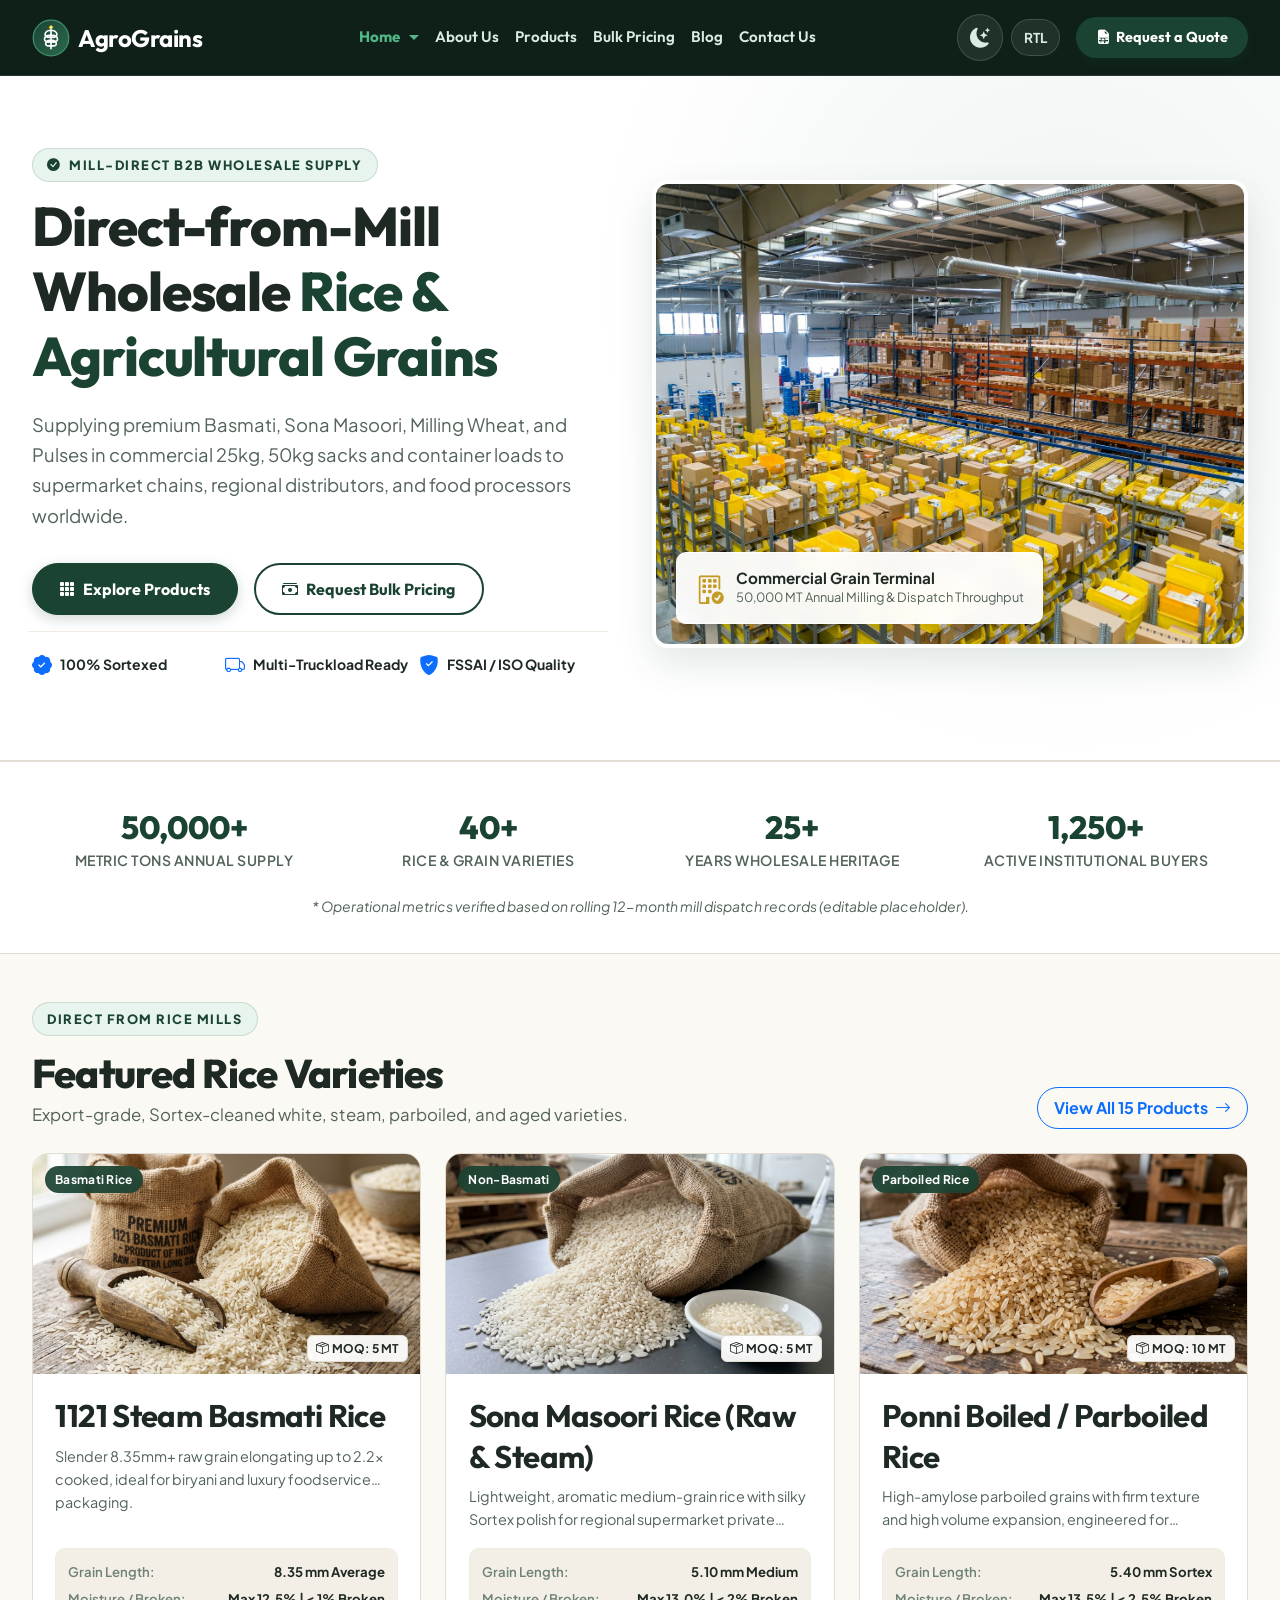
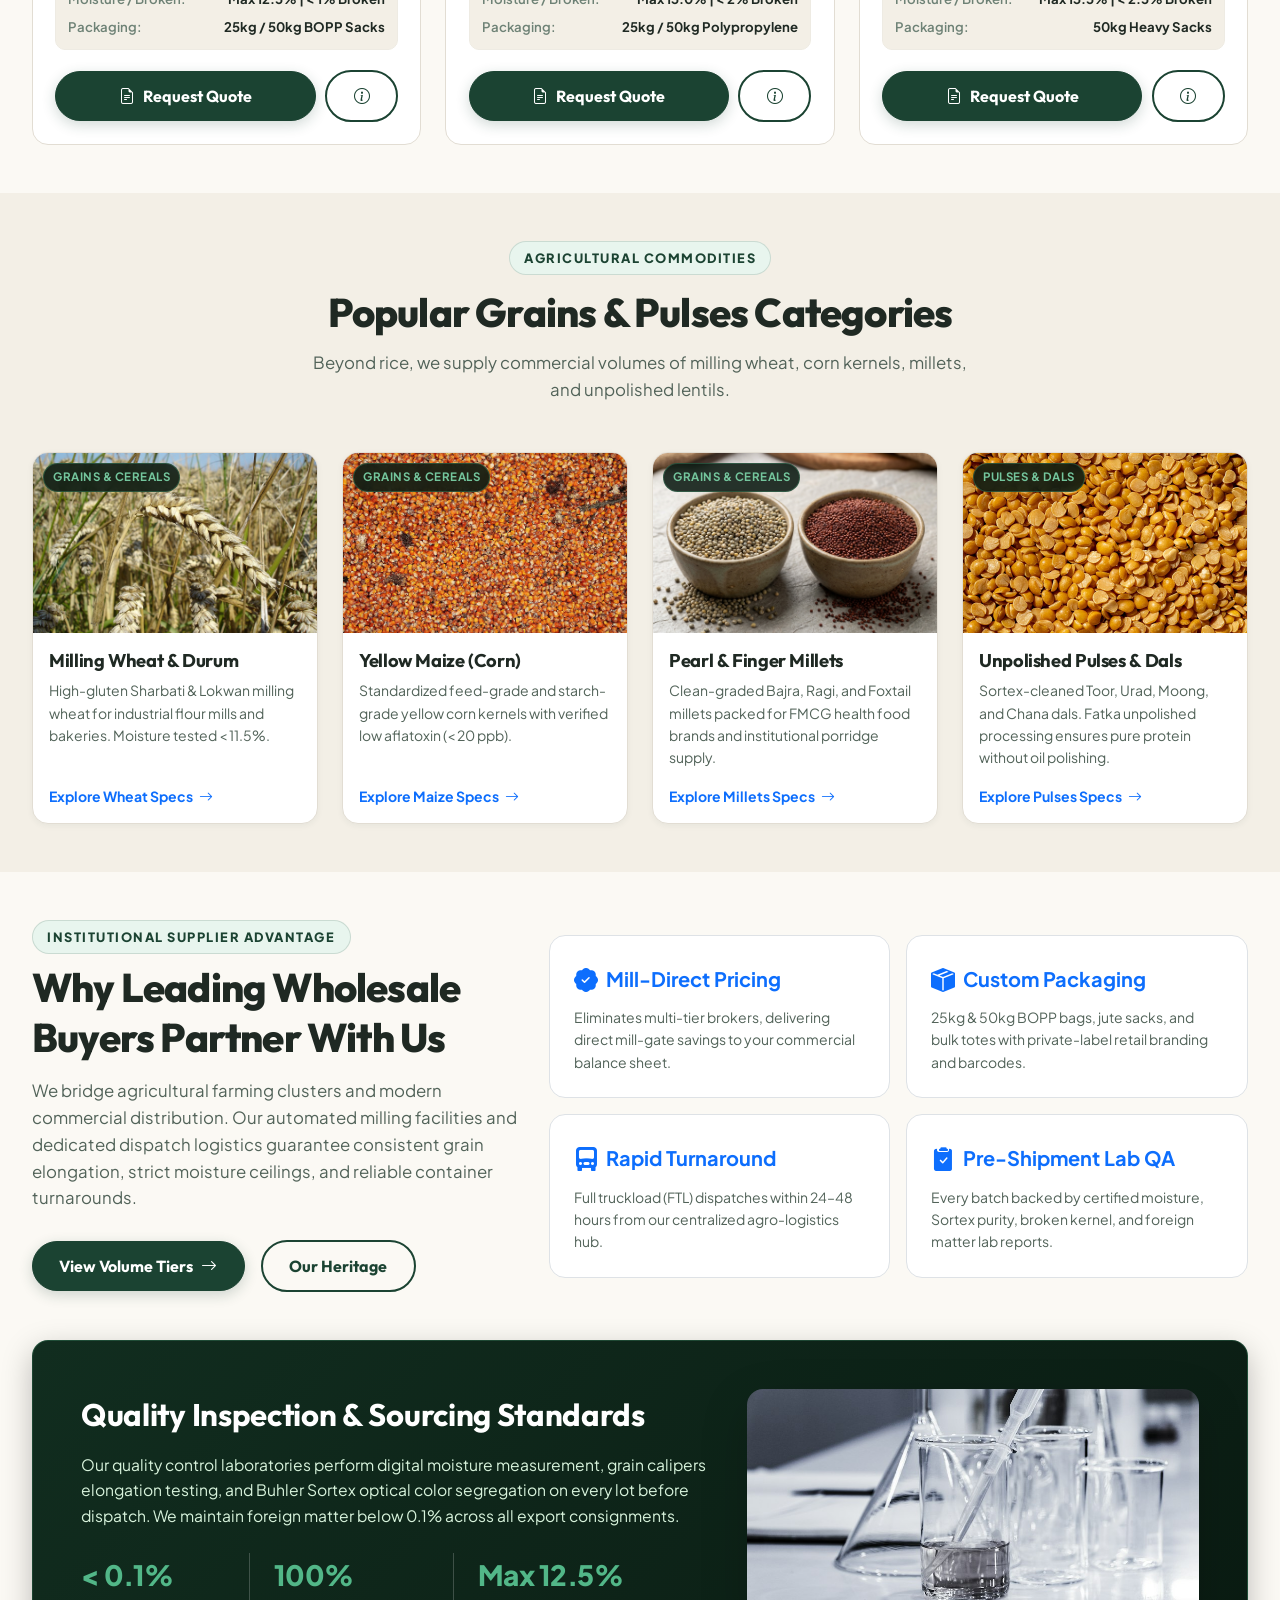
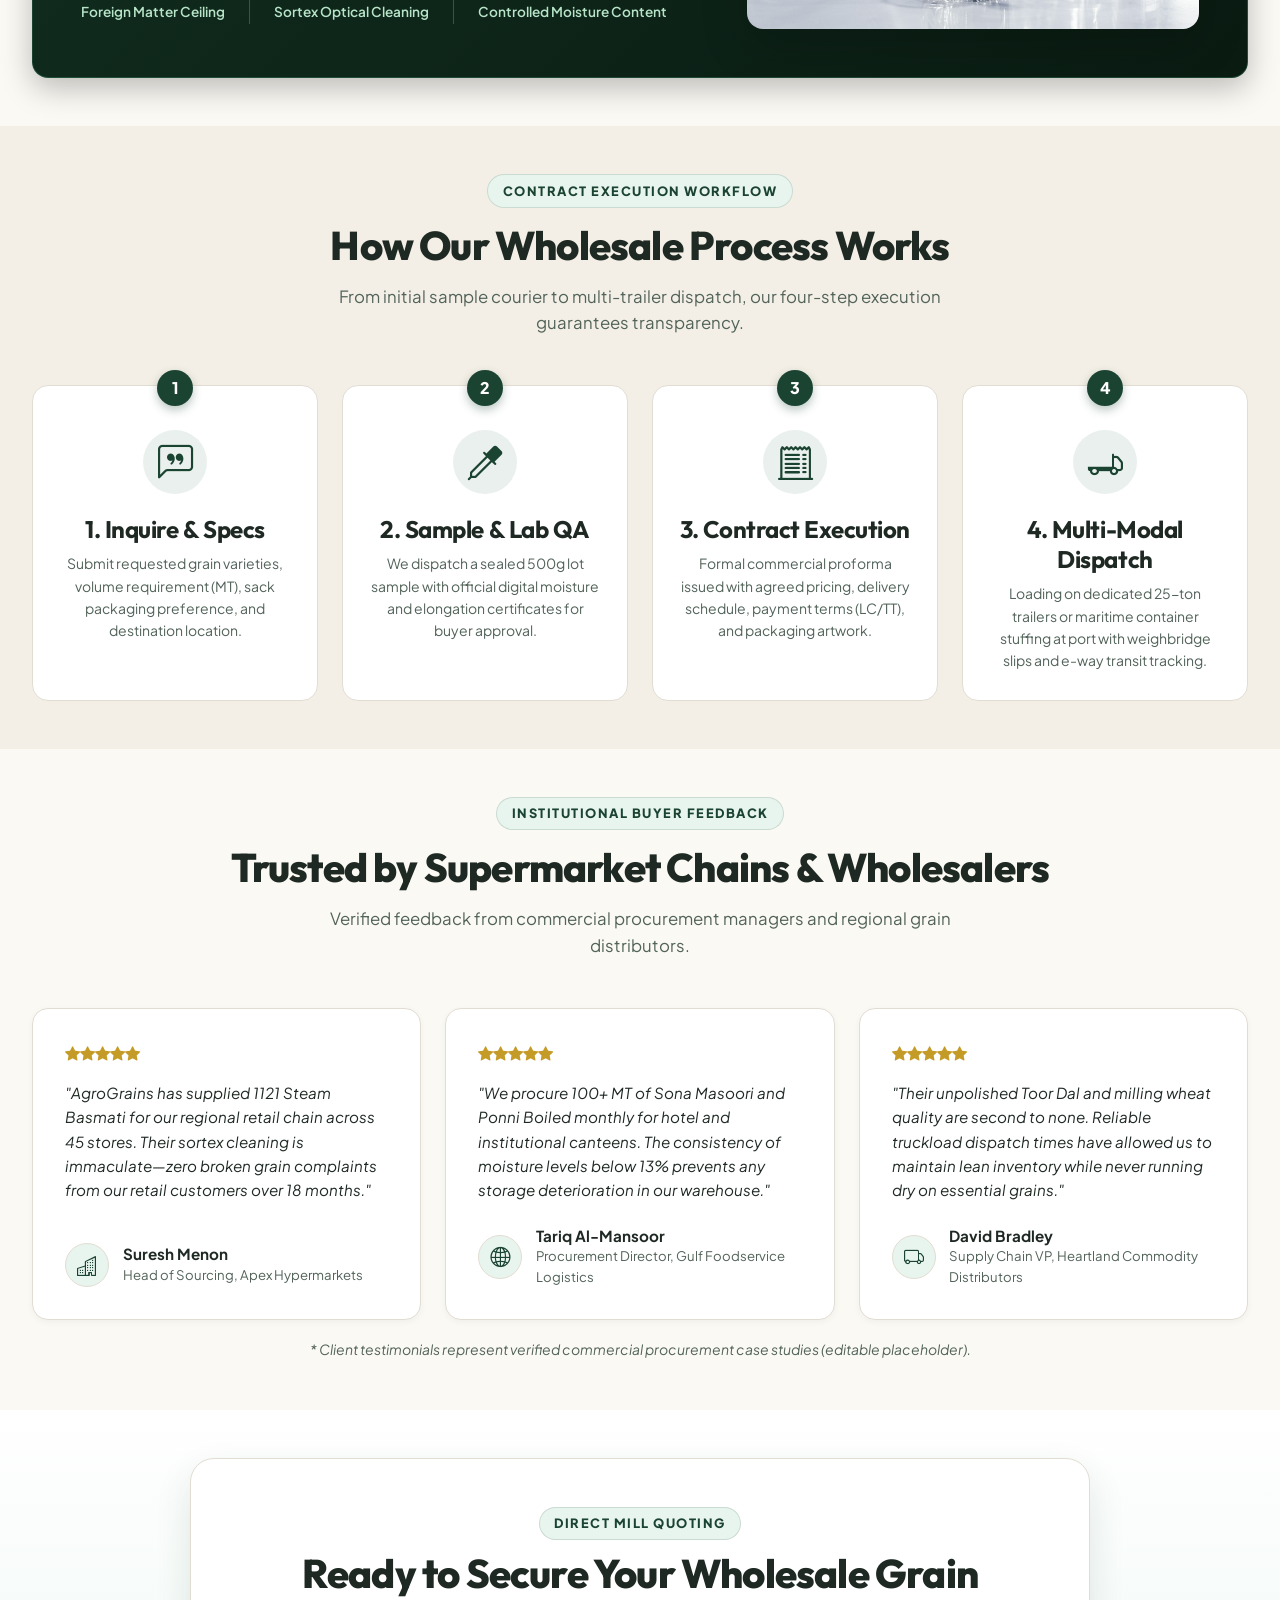
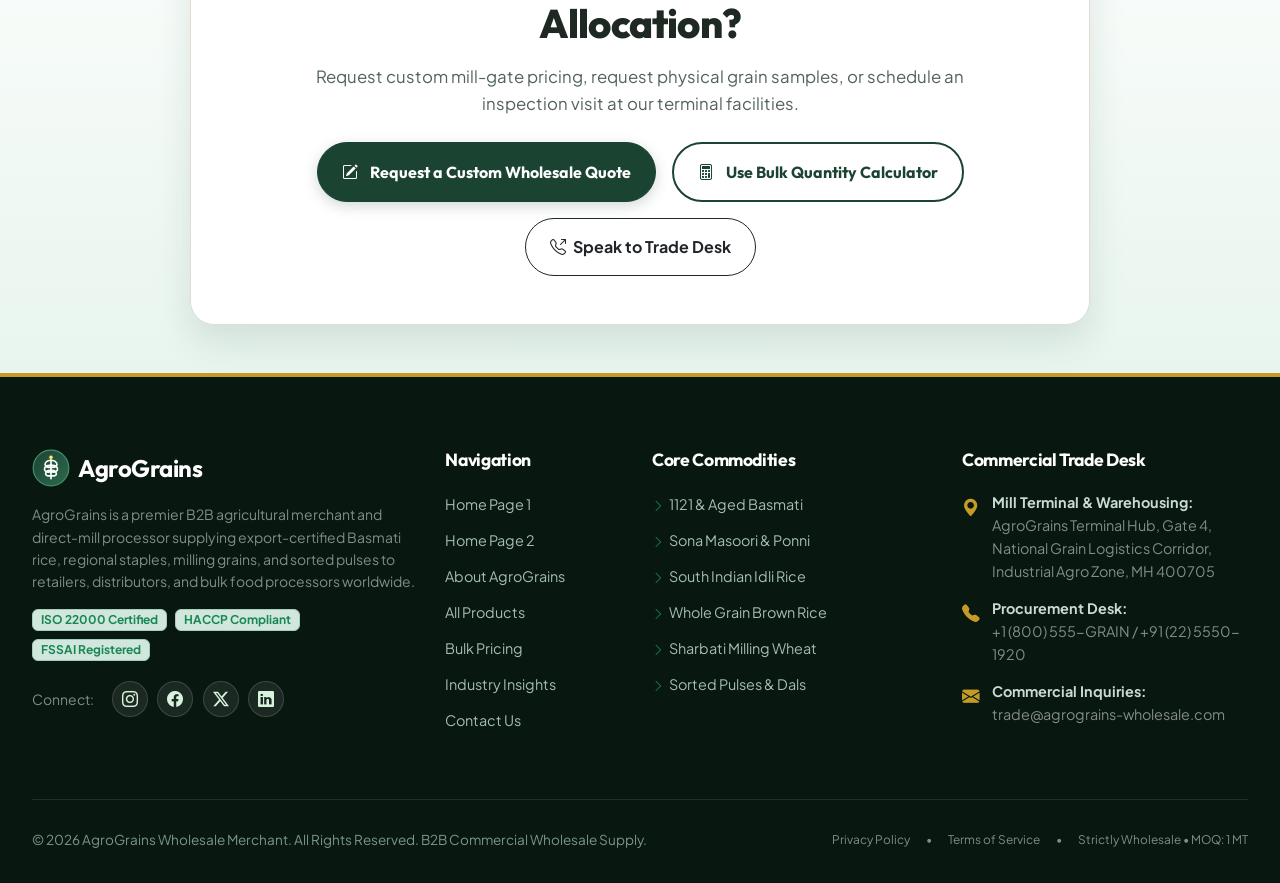
==== commit b1744f54: "updated message" ====
--- a/index.html
+++ b/index.html
@@ -56,12 +56,12 @@
             <ul class="dropdown-menu shadow-lg" aria-labelledby="homeDropdown">
               <li>
                 <a class="dropdown-item active" id="nav-home-1" href="index.html">
-                  <i class="bi bi-shop me-2 text-primary"></i> Home Page 1 â€“ General Wholesale
+                  <i class="bi bi-shop me-2 text-primary"></i> Home Page 1 – General Wholesale
                 </a>
               </li>
               <li>
                 <a class="dropdown-item" id="nav-home-2" href="home-2.html">
-                  <i class="bi bi-globe-americas me-2 text-primary"></i> Home Page 2 â€“ Trading &amp; Distribution
+                  <i class="bi bi-globe-americas me-2 text-primary"></i> Home Page 2 – Trading &amp; Distribution
                 </a>
               </li>
             </ul>
@@ -469,7 +469,7 @@
                     <span>Rapid Turnaround</span>
                   </div>
                   <p class="small text-muted mb-0 flex-grow-1">
-                    Full truckload (FTL) dispatches within 24â€“48 hours from our centralized agro-logistics hub.
+                    Full truckload (FTL) dispatches within 24–48 hours from our centralized agro-logistics hub.
                   </p>
                 </div>
               </div>
@@ -489,31 +489,31 @@
         </div>
 
         <!-- Quality & Sourcing Highlights Banner (Unique Quality Inspection Image) -->
-        <div class="card border-0 rounded-4 overflow-hidden shadow-sm" style="background: linear-gradient(135deg, var(--primary) 0%, #0d281c 100%); color: #ffffff;">
+        <div class="card border-0 rounded-4 overflow-hidden shadow-sm quality-sourcing-banner">
           <div class="card-body p-4 p-md-5">
             <div class="row align-items-center">
               <div class="col-lg-7">
-                <h3 class="fw-bold mb-3 text-white">Quality Inspection &amp; Sourcing Standards</h3>
-                <p class="text-white-50 mb-4" style="max-width: 650px;">
+                <h3 class="fw-bold mb-3 banner-title">Quality Inspection &amp; Sourcing Standards</h3>
+                <p class="banner-desc mb-4">
                   Our quality control laboratories perform digital moisture measurement, grain calipers elongation testing, and Buhler Sortex optical color segregation on every lot before dispatch. We maintain foreign matter below 0.1% across all export consignments.
                 </p>
-                <div class="d-flex flex-wrap gap-4 text-white">
-                  <div>
-                    <span class="fs-4 fw-bold d-block text-warning">&lt; 0.1%</span>
-                    <span class="small opacity-75">Foreign Matter Ceiling</span>
-                  </div>
-                  <div class="border-start ps-4 border-white-50">
-                    <span class="fs-4 fw-bold d-block text-warning">100%</span>
-                    <span class="small opacity-75">Sortex Optical Cleaning</span>
-                  </div>
-                  <div class="border-start ps-4 border-white-50">
-                    <span class="fs-4 fw-bold d-block text-warning">Max 12.5%</span>
-                    <span class="small opacity-75">Controlled Moisture Content</span>
+                <div class="d-flex flex-wrap gap-4 align-items-center">
+                  <div class="banner-stat-box">
+                    <span class="banner-stat-value d-block">&lt; 0.1%</span>
+                    <span class="banner-stat-label">Foreign Matter Ceiling</span>
+                  </div>
+                  <div class="banner-divider ps-4 banner-stat-box">
+                    <span class="banner-stat-value d-block">100%</span>
+                    <span class="banner-stat-label">Sortex Optical Cleaning</span>
+                  </div>
+                  <div class="banner-divider ps-4 banner-stat-box">
+                    <span class="banner-stat-value d-block">Max 12.5%</span>
+                    <span class="banner-stat-label">Controlled Moisture Content</span>
                   </div>
                 </div>
               </div>
               <div class="col-lg-5 text-center text-lg-end mt-4 mt-lg-0">
-                <img src="assets/images/h1-quality-inspection.jpg" alt="Grain Quality Testing Lab" class="rounded-4 img-fluid shadow-lg" style="max-height: 220px; width: 100%; object-fit: cover;">
+                <img src="assets/images/h1-quality-inspection.jpg" alt="Grain Quality Testing Lab" class="rounded-4 img-fluid shadow-lg" style="max-height: 240px; width: 100%; object-fit: cover;">
               </div>
             </div>
           </div>
@@ -592,7 +592,7 @@
                   <i class="bi bi-star-fill"></i><i class="bi bi-star-fill"></i><i class="bi bi-star-fill"></i><i class="bi bi-star-fill"></i><i class="bi bi-star-fill"></i>
                 </div>
                 <p class="testimonial-quote">
-                  "AgroGrains has supplied 1121 Steam Basmati for our regional retail chain across 45 stores. Their sortex cleaning is immaculateâ€”zero broken grain complaints from our retail customers over 18 months."
+                  "AgroGrains has supplied 1121 Steam Basmati for our regional retail chain across 45 stores. Their sortex cleaning is immaculate—zero broken grain complaints from our retail customers over 18 months."
                 </p>
               </div>
               <div class="client-meta">
--- a/css/style.css
+++ b/css/style.css
@@ -1148,18 +1148,27 @@
 .product-spec-row {
   display: flex;
   justify-content: space-between;
-  margin-bottom: 0.35rem;
+  align-items: baseline;
+  gap: 0.75rem;
+  margin-bottom: 0.4rem;
 }
 .product-spec-row:last-child {
   margin-bottom: 0;
 }
 .product-spec-label {
   color: var(--text-subtle);
-  font-weight: 500;
+  font-weight: 600;
+  white-space: nowrap !important;
+  flex-shrink: 0 !important;
 }
 .product-spec-value {
   color: var(--text-main);
   font-weight: 700;
+  text-align: right;
+  word-break: normal;
+}
+[dir="rtl"] .product-spec-value {
+  text-align: left;
 }
 
 .product-card-footer {
@@ -1215,6 +1224,57 @@
 .feature-box p {
   font-size: 0.925rem;
   margin-bottom: 0;
+}
+
+/* Quality Inspection & Sourcing Standards Banner */
+.quality-sourcing-banner {
+  background: linear-gradient(135deg, #112d1f 0%, #0a1b12 100%) !important;
+  color: #ffffff !important;
+  border: 1px solid rgba(82, 183, 136, 0.25) !important;
+  box-shadow: 0 10px 30px rgba(0, 0, 0, 0.25) !important;
+}
+
+[data-theme="dark"] .quality-sourcing-banner {
+  background: linear-gradient(135deg, #143525 0%, #0d2117 100%) !important;
+  border-color: #274535 !important;
+}
+
+.quality-sourcing-banner .banner-title {
+  color: #ffffff !important;
+  font-weight: 800;
+  font-size: 1.65rem;
+  letter-spacing: -0.01em;
+}
+
+.quality-sourcing-banner .banner-desc {
+  color: #d8f3dc !important;
+  font-size: 0.98rem;
+  line-height: 1.65;
+  max-width: 650px;
+}
+
+.quality-sourcing-banner .banner-stat-value {
+  color: #52b788 !important;
+  font-weight: 800;
+  font-size: 1.75rem;
+  letter-spacing: -0.02em;
+}
+
+.quality-sourcing-banner .banner-stat-label {
+  color: #b7e4c7 !important;
+  font-weight: 600;
+  font-size: 0.85rem;
+}
+
+.quality-sourcing-banner .banner-divider {
+  border-left: 1px solid rgba(255, 255, 255, 0.2) !important;
+}
+
+[dir="rtl"] .quality-sourcing-banner .banner-divider {
+  border-left: none !important;
+  border-right: 1px solid rgba(255, 255, 255, 0.2) !important;
+  padding-left: 0 !important;
+  padding-right: 1.5rem !important;
 }
 
 /* Process Steps & Operating Model Cards */
@@ -1363,24 +1423,38 @@
   border-color: var(--primary);
   box-shadow: var(--shadow-lg);
   transform: scale(1.02);
+  padding-top: 2.6rem !important;
 }
 
 .tier-featured-pill {
-  position: absolute;
-  top: -13px;
-  left: 50%;
-  transform: translateX(-50%);
-  background: var(--primary);
-  color: #ffffff;
-  font-size: 0.75rem;
-  font-weight: 800;
-  letter-spacing: 1px;
-  padding: 4px 14px;
-  border-radius: var(--radius-pill);
-  text-transform: uppercase;
+  position: absolute !important;
+  top: -14px !important;
+  left: 50% !important;
+  right: auto !important;
+  transform: translateX(-50%) !important;
+  background: var(--primary) !important;
+  color: #ffffff !important;
+  font-size: 0.72rem !important;
+  font-weight: 800 !important;
+  letter-spacing: 0.06em !important;
+  padding: 5px 18px !important;
+  border-radius: var(--radius-pill) !important;
+  text-transform: uppercase !important;
+  white-space: nowrap !important;
+  box-shadow: 0 4px 14px rgba(0, 0, 0, 0.22) !important;
+  z-index: 10 !important;
+  display: inline-flex !important;
+  align-items: center !important;
+  justify-content: center !important;
 }
 [data-theme="dark"] .tier-featured-pill {
-  color: #0d1612;
+  background: #52b788 !important;
+  color: #091a11 !important;
+}
+[dir="rtl"] .tier-featured-pill {
+  left: 50% !important;
+  right: auto !important;
+  transform: translateX(-50%) !important;
 }
 
 .tier-volume-range {
@@ -1676,9 +1750,9 @@
   border: 1px solid var(--border-color);
   border-radius: var(--radius-lg);
   overflow: hidden;
-  display: flex;
-  flex-direction: column;
-  height: 100%;
+  display: flex !important;
+  flex-direction: column !important;
+  height: 100% !important;
   transition: all var(--transition-normal);
 }
 
@@ -1707,9 +1781,29 @@
 
 .blog-card-body {
   padding: 1.5rem;
+  display: flex !important;
+  flex-direction: column !important;
+  flex-grow: 1 !important;
+}
+
+.blog-card-meta {
   display: flex;
-  flex-direction: column;
-  flex-grow: 1;
+  align-items: center;
+  justify-content: space-between;
+  gap: 0.5rem;
+  margin-bottom: 0.75rem;
+  font-size: 0.8rem;
+}
+
+.blog-category-badge {
+  background-color: var(--primary-subtle);
+  color: var(--primary);
+  border: 1px solid rgba(27, 67, 50, 0.2);
+  font-weight: 600;
+  font-size: 0.75rem;
+  padding: 0.35rem 0.65rem;
+  border-radius: var(--radius-sm);
+  white-space: nowrap;
 }
 
 .blog-meta-row {
@@ -1722,10 +1816,15 @@
 }
 
 .blog-card-title {
-  font-size: 1.2rem;
+  font-size: 1.15rem;
   font-weight: 700;
   margin-bottom: 0.65rem;
   line-height: 1.35;
+  min-height: 4.4rem;
+  display: -webkit-box;
+  -webkit-line-clamp: 3;
+  -webkit-box-orient: vertical;
+  overflow: hidden;
 }
 
 .blog-card-title a {
@@ -1736,10 +1835,22 @@
 }
 
 .blog-card-excerpt {
-  font-size: 0.9rem;
+  font-size: 0.88rem;
+  line-height: 1.55;
   color: var(--text-muted);
+  display: -webkit-box;
+  -webkit-line-clamp: 3;
+  -webkit-box-orient: vertical;
+  overflow: hidden;
+  min-height: 4.1rem;
   margin-bottom: 1.25rem;
   flex-grow: 1;
+}
+
+.blog-card-footer {
+  margin-top: auto;
+  padding-top: 1rem;
+  border-top: 1px solid var(--border-subtle);
 }
 
 .blog-author-strip {
@@ -2607,12 +2718,14 @@
   border-bottom-color: #243d30 !important;
 }
 
-[data-theme="dark"] .spec-label {
+[data-theme="dark"] .spec-label,
+[data-theme="dark"] .product-spec-label {
   color: #a4c5b5 !important;
   font-weight: 600;
 }
 
-[data-theme="dark"] .spec-value {
+[data-theme="dark"] .spec-value,
+[data-theme="dark"] .product-spec-value {
   color: #ffffff !important;
   font-weight: 700;
 }
@@ -2629,6 +2742,16 @@
 
 [data-theme="dark"] .blog-card-excerpt {
   color: #cde2d7 !important;
+}
+
+[data-theme="dark"] .blog-category-badge {
+  background-color: rgba(82, 183, 136, 0.18) !important;
+  color: #52b788 !important;
+  border-color: rgba(82, 183, 136, 0.35) !important;
+}
+
+[data-theme="dark"] .blog-card-footer {
+  border-top-color: #243d30 !important;
 }
 
 /* Navbar in Dark Mode */
--- a/css/responsive.css
+++ b/css/responsive.css
@@ -73,6 +73,7 @@
   .pricing-tier-card.featured {
     transform: none;
     margin: 1.5rem 0;
+    padding-top: 2.6rem !important;
   }
 
   .quote-form-card, 
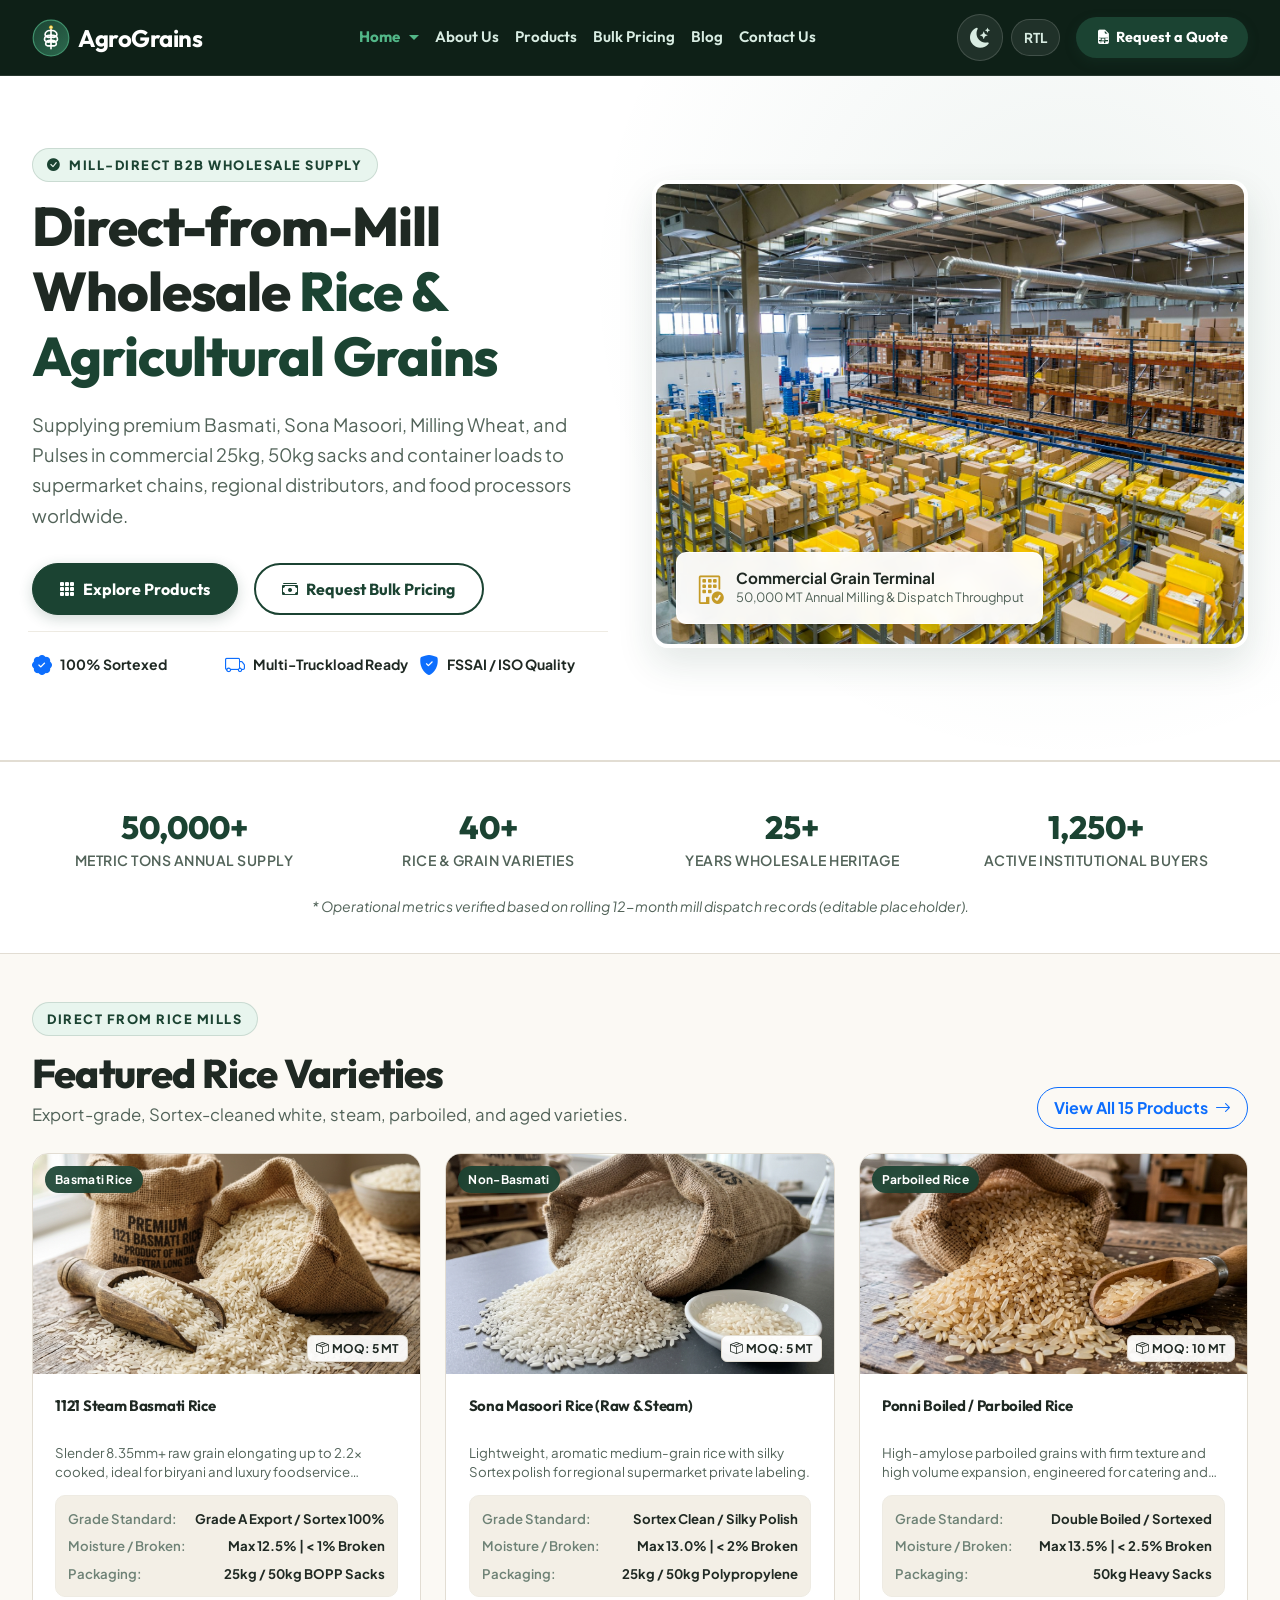
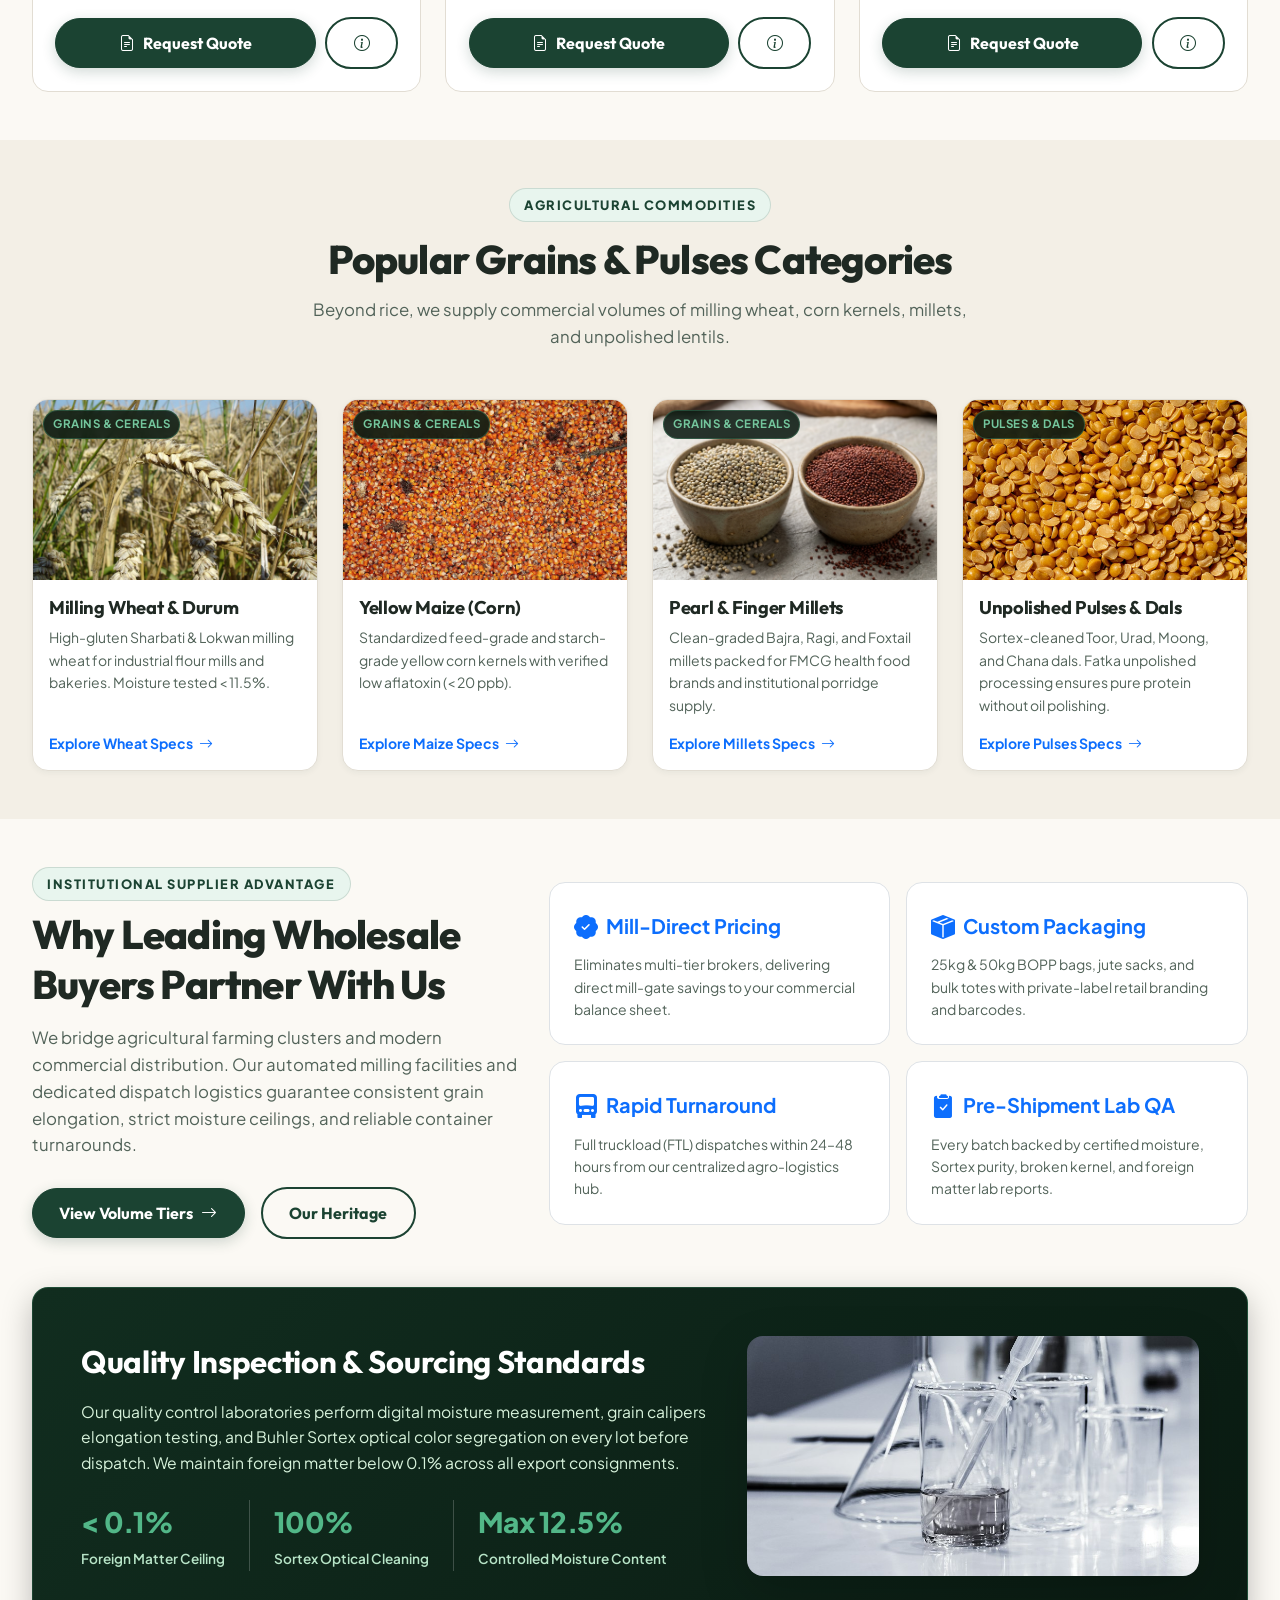
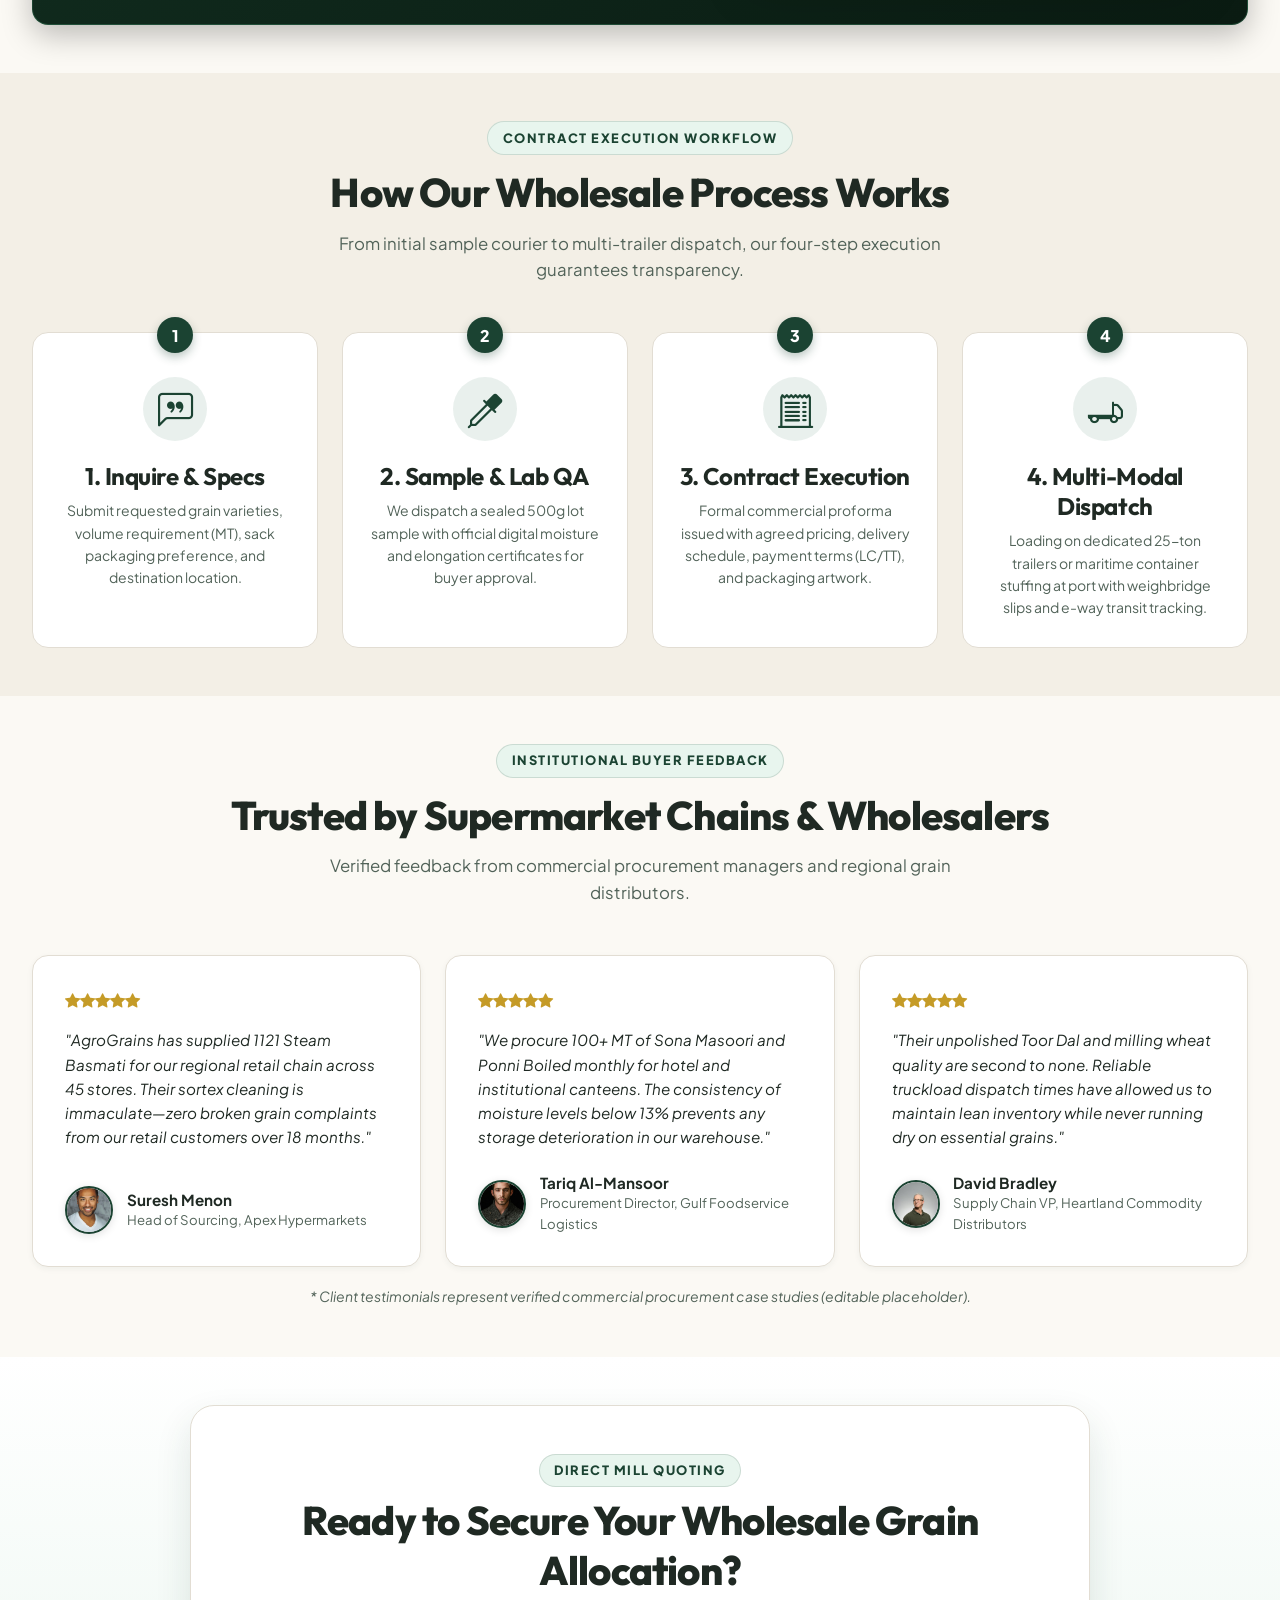
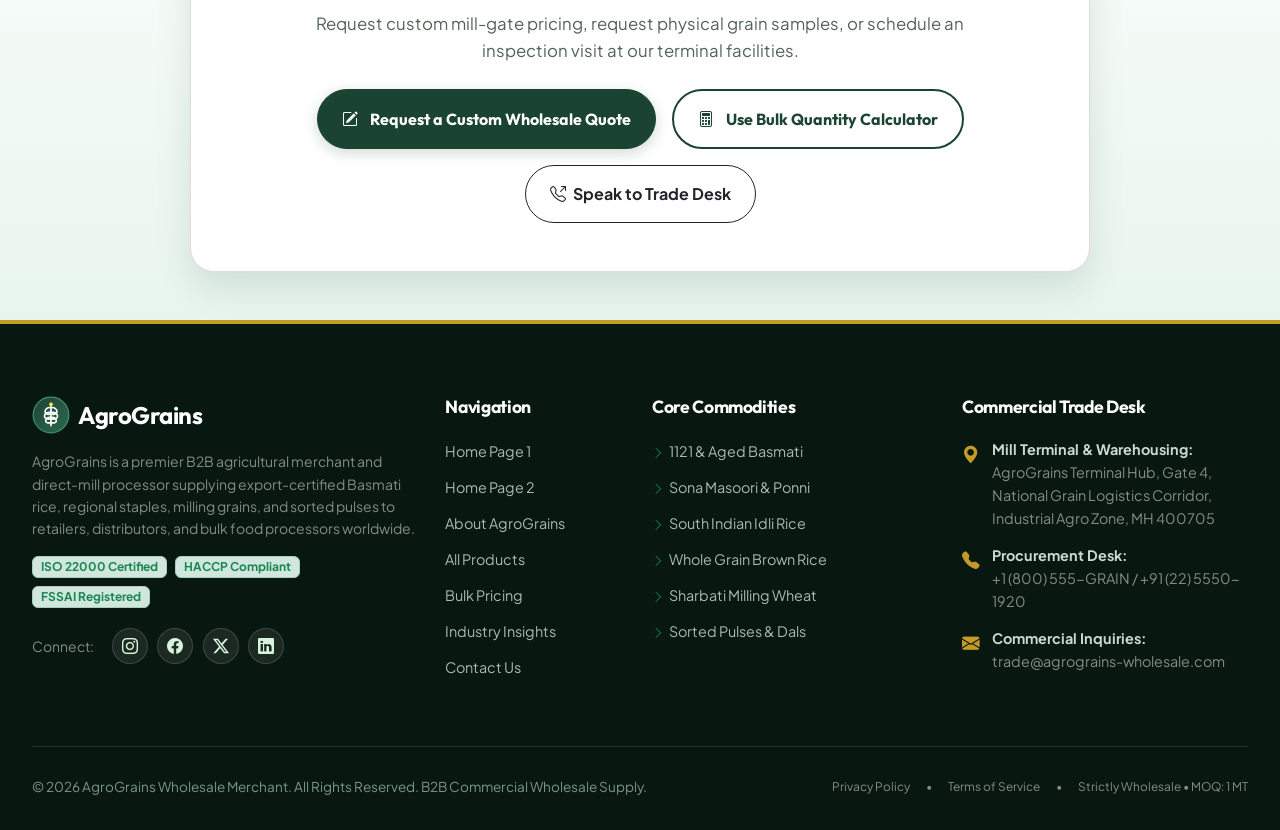
==== commit 045ddfb5: "updated message" ====
--- a/index.html
+++ b/index.html
@@ -236,8 +236,8 @@
                 <p class="product-card-desc">Slender 8.35mm+ raw grain elongating up to 2.2x cooked, ideal for biryani and luxury foodservice packaging.</p>
                 <div class="product-specs-list">
                   <div class="product-spec-row">
-                    <span class="product-spec-label">Grain Length:</span>
-                    <span class="product-spec-value">8.35 mm Average</span>
+                    <span class="product-spec-label">Grade Standard:</span>
+                    <span class="product-spec-value">Grade A Export / Sortex 100%</span>
                   </div>
                   <div class="product-spec-row">
                     <span class="product-spec-label">Moisture / Broken:</span>
@@ -273,8 +273,8 @@
                 <p class="product-card-desc">Lightweight, aromatic medium-grain rice with silky Sortex polish for regional supermarket private labeling.</p>
                 <div class="product-specs-list">
                   <div class="product-spec-row">
-                    <span class="product-spec-label">Grain Length:</span>
-                    <span class="product-spec-value">5.10 mm Medium</span>
+                    <span class="product-spec-label">Grade Standard:</span>
+                    <span class="product-spec-value">Sortex Clean / Silky Polish</span>
                   </div>
                   <div class="product-spec-row">
                     <span class="product-spec-label">Moisture / Broken:</span>
@@ -310,8 +310,8 @@
                 <p class="product-card-desc">High-amylose parboiled grains with firm texture and high volume expansion, engineered for catering and mess halls.</p>
                 <div class="product-specs-list">
                   <div class="product-spec-row">
-                    <span class="product-spec-label">Grain Length:</span>
-                    <span class="product-spec-value">5.40 mm Sortex</span>
+                    <span class="product-spec-label">Grade Standard:</span>
+                    <span class="product-spec-value">Double Boiled / Sortexed</span>
                   </div>
                   <div class="product-spec-row">
                     <span class="product-spec-label">Moisture / Broken:</span>
@@ -596,9 +596,7 @@
                 </p>
               </div>
               <div class="client-meta">
-                <div class="client-corp-icon">
-                  <i class="bi bi-buildings"></i>
-                </div>
+                <img src="assets/images/avatar-suresh-menon.jpg" alt="Suresh Menon" class="client-avatar-img">
                 <div>
                   <div class="client-name">Suresh Menon</div>
                   <div class="client-role">Head of Sourcing, Apex Hypermarkets</div>
@@ -619,9 +617,7 @@
                 </p>
               </div>
               <div class="client-meta">
-                <div class="client-corp-icon">
-                  <i class="bi bi-globe2"></i>
-                </div>
+                <img src="assets/images/avatar-tariq-al-mansoor.jpg" alt="Tariq Al-Mansoor" class="client-avatar-img">
                 <div>
                   <div class="client-name">Tariq Al-Mansoor</div>
                   <div class="client-role">Procurement Director, Gulf Foodservice Logistics</div>
@@ -642,9 +638,7 @@
                 </p>
               </div>
               <div class="client-meta">
-                <div class="client-corp-icon">
-                  <i class="bi bi-truck"></i>
-                </div>
+                <img src="assets/images/avatar-david-bradley.jpg" alt="David Bradley" class="client-avatar-img">
                 <div>
                   <div class="client-name">David Bradley</div>
                   <div class="client-role">Supply Chain VP, Heartland Commodity Distributors</div>
--- a/css/style.css
+++ b/css/style.css
@@ -452,6 +452,14 @@
 }
 [data-theme="dark"] .btn-wholesale-secondary:hover {
   color: #0d1612;
+}
+
+.btn-sm.btn-wholesale-secondary {
+  padding: 0.45rem 1.15rem !important;
+  font-size: 0.825rem !important;
+  line-height: 1.4 !important;
+  white-space: nowrap !important;
+  gap: 0.4rem !important;
 }
 
 .btn-wholesale-gold {
@@ -897,6 +905,19 @@
   border-color: #274d39;
 }
 
+.client-avatar-img {
+  width: 48px;
+  height: 48px;
+  border-radius: 50%;
+  object-fit: cover;
+  flex-shrink: 0;
+  border: 2px solid var(--primary);
+  box-shadow: 0 2px 8px rgba(0, 0, 0, 0.12);
+}
+[data-theme="dark"] .client-avatar-img {
+  border-color: #52b788;
+}
+
 /* About Page Specific Showcase Styles */
 .about-image-card {
   border-radius: var(--radius-xl);
@@ -1118,18 +1139,29 @@
   flex-grow: 1;
 }
 
-.product-card-title {
-  font-size: 1.2rem;
-  font-weight: 700;
-  margin-bottom: 0.5rem;
+.product-card-title,
+h3.product-card-title,
+.wholesale-product-card .product-card-title {
+  font-size: 15px !important;
+  font-weight: 700 !important;
+  margin-bottom: 0.45rem !important;
   color: var(--text-main);
+  min-height: calc(1.3 * 2 * 1em) !important;
+  max-height: calc(1.3 * 2 * 1em) !important;
+  line-height: 1.3 !important;
+  display: -webkit-box !important;
+  -webkit-line-clamp: 2 !important;
+  -webkit-box-orient: vertical !important;
+  overflow: hidden !important;
 }
 
 .product-card-desc {
-  font-size: 0.9rem;
+  font-size: 0.83rem;
+  line-height: 1.45;
   color: var(--text-muted);
-  margin-bottom: 1rem;
+  margin-bottom: 0.85rem;
   flex-grow: 1;
+  min-height: 2.4rem;
   display: -webkit-box;
   -webkit-line-clamp: 2;
   -webkit-box-orient: vertical;
@@ -1160,6 +1192,7 @@
   font-weight: 600;
   white-space: nowrap !important;
   flex-shrink: 0 !important;
+  min-width: 110px;
 }
 .product-spec-value {
   color: var(--text-main);
@@ -1574,8 +1607,9 @@
   background: var(--bg-surface);
   border: 1px solid var(--border-color);
   border-radius: var(--radius-xl);
-  padding: 2.5rem;
+  padding: 2.2rem;
   box-shadow: var(--shadow-lg);
+  height: auto;
 }
 
 .form-label {
@@ -1682,29 +1716,30 @@
   background: var(--bg-surface);
   border: 1px solid var(--border-color);
   border-radius: var(--radius-lg);
-  padding: 2rem;
-  height: 100%;
+  padding: 1.85rem;
+  height: auto;
 }
 
 .contact-info-item {
   display: flex;
-  gap: 1rem;
-  margin-bottom: 1.5rem;
+  gap: 0.9rem;
+  margin-bottom: 0.95rem;
 }
 .contact-info-item:last-child {
   margin-bottom: 0;
 }
 
 .contact-info-icon {
-  width: 48px;
-  height: 48px;
+  width: 42px;
+  height: 42px;
+  min-width: 42px;
   background: var(--primary-subtle);
   color: var(--primary);
   border-radius: var(--radius-md);
   display: flex;
   align-items: center;
   justify-content: center;
-  font-size: 1.35rem;
+  font-size: 1.15rem;
   flex-shrink: 0;
 }
 
@@ -1780,7 +1815,7 @@
 }
 
 .blog-card-body {
-  padding: 1.5rem;
+  padding: 1.25rem 1.2rem 1.15rem 1.2rem !important;
   display: flex !important;
   flex-direction: column !important;
   flex-grow: 1 !important;
@@ -1849,8 +1884,12 @@
 
 .blog-card-footer {
   margin-top: auto;
-  padding-top: 1rem;
+  padding-top: 0.85rem;
   border-top: 1px solid var(--border-subtle);
+  display: flex !important;
+  align-items: center !important;
+  justify-content: space-between !important;
+  gap: 0.65rem !important;
 }
 
 .blog-author-strip {
@@ -1921,6 +1960,234 @@
   margin-bottom: 1rem;
   padding-bottom: 0.5rem;
   border-bottom: 2px solid var(--primary-subtle);
+}
+
+#article-bio-avatar-wrap,
+#article-author-avatar-wrap {
+  width: 58px !important;
+  height: 58px !important;
+  min-width: 58px !important;
+  min-height: 58px !important;
+  max-width: 58px !important;
+  max-height: 58px !important;
+  flex: 0 0 58px !important;
+  flex-shrink: 0 !important;
+  border-radius: 50% !important;
+  overflow: hidden !important;
+  display: flex !important;
+  align-items: center !important;
+  justify-content: center !important;
+}
+
+#article-author-avatar-wrap {
+  width: 46px !important;
+  height: 46px !important;
+  min-width: 46px !important;
+  min-height: 46px !important;
+  max-width: 46px !important;
+  max-height: 46px !important;
+  flex: 0 0 46px !important;
+}
+
+.author-avatar-img {
+  width: 100% !important;
+  height: 100% !important;
+  aspect-ratio: 1 / 1 !important;
+  border-radius: 50% !important;
+  object-fit: cover !important;
+  flex-shrink: 0 !important;
+  border: 2px solid var(--primary) !important;
+  box-shadow: 0 2px 8px rgba(0, 0, 0, 0.15) !important;
+  display: block !important;
+}
+
+[data-theme="dark"] .author-avatar-img {
+  border-color: #52b788 !important;
+}
+
+.blog-card-author-meta {
+  display: flex !important;
+  align-items: center !important;
+  min-width: 0 !important;
+  flex: 1 1 auto !important;
+  line-height: 1.2 !important;
+}
+
+.blog-card-author-badge {
+  display: inline-flex !important;
+  align-items: center !important;
+  max-width: 142px !important;
+  white-space: nowrap !important;
+  overflow: hidden !important;
+  text-overflow: ellipsis !important;
+  flex-shrink: 1 !important;
+}
+
+.blog-card-author-avatar {
+  width: 20px !important;
+  height: 20px !important;
+  min-width: 20px !important;
+  min-height: 20px !important;
+  border-radius: 50% !important;
+  object-fit: cover !important;
+  aspect-ratio: 1 / 1 !important;
+  border: 1.5px solid var(--primary) !important;
+  flex-shrink: 0 !important;
+  display: inline-block !important;
+  vertical-align: middle !important;
+  margin-right: 0.25rem !important;
+}
+
+[data-theme="dark"] .blog-card-author-avatar {
+  border-color: #52b788 !important;
+}
+
+.blog-card-meta-dot {
+  color: var(--text-subtle) !important;
+  font-size: 0.75rem !important;
+  margin: 0 0.35rem !important;
+  flex-shrink: 0 !important;
+  line-height: 1 !important;
+  user-select: none;
+}
+
+.blog-card-read-time {
+  font-size: 0.78rem !important;
+  color: var(--text-muted) !important;
+  white-space: nowrap !important;
+  flex-shrink: 0 !important;
+  display: inline-flex !important;
+  align-items: center !important;
+  line-height: 1 !important;
+}
+.blog-card-read-time i {
+  font-size: 0.75rem !important;
+  margin-right: 0.2rem !important;
+}
+
+.blog-card-read-more {
+  font-size: 0.8125rem !important;
+  font-weight: 600 !important;
+  color: var(--primary) !important;
+  white-space: nowrap !important;
+  flex-shrink: 0 !important;
+  display: inline-flex !important;
+  align-items: center !important;
+  gap: 0.25rem !important;
+  text-decoration: none !important;
+  margin-left: auto !important;
+  padding-left: 0.35rem !important;
+  line-height: 1 !important;
+  transition: color 0.2s ease, transform 0.2s ease;
+}
+.blog-card-read-more:hover {
+  text-decoration: underline !important;
+  color: var(--primary-light) !important;
+  transform: translateX(2px);
+}
+[data-theme="dark"] .blog-card-read-more {
+  color: #74c69d !important;
+}
+[data-theme="dark"] .blog-card-read-more:hover {
+  color: #95d5b2 !important;
+}
+
+.author-name-highlight {
+  color: var(--primary) !important;
+  font-weight: 800 !important;
+  letter-spacing: -0.01em;
+  background-color: var(--primary-subtle);
+  padding: 0.15rem 0.5rem;
+  border-radius: var(--radius-sm);
+  display: inline-block;
+  border: 1px solid rgba(27, 67, 50, 0.15);
+}
+.blog-card-footer .author-name-highlight {
+  font-size: 0.78rem !important;
+  font-weight: 700 !important;
+  letter-spacing: -0.01em !important;
+  padding: 0.08rem 0.35rem !important;
+  line-height: 1.2 !important;
+  white-space: nowrap !important;
+  overflow: hidden !important;
+  text-overflow: ellipsis !important;
+}
+[data-theme="dark"] .author-name-highlight {
+  color: #74c69d !important;
+  background-color: rgba(82, 183, 136, 0.18) !important;
+  border-color: rgba(82, 183, 136, 0.3) !important;
+}
+[data-theme="dark"] .blog-card-footer .author-name-highlight {
+  border-color: rgba(82, 183, 136, 0.35) !important;
+}
+
+/* Regional Commercial Department Cards (Contact Us) */
+.contact-dept-card {
+  display: flex !important;
+  flex-direction: column !important;
+  height: 100% !important;
+  background: var(--bg-surface);
+  border: 1px solid var(--border-color);
+  border-radius: var(--radius-lg);
+  padding: 1.75rem;
+  box-shadow: var(--shadow-sm);
+  transition: all var(--transition-normal);
+}
+.contact-dept-card:hover {
+  border-color: var(--primary);
+  box-shadow: var(--shadow-md);
+  transform: translateY(-3px);
+}
+.contact-dept-header {
+  display: flex;
+  align-items: center;
+  gap: 1rem;
+  margin-bottom: 1rem;
+  min-height: 52px;
+}
+.contact-dept-desc {
+  font-size: 0.875rem;
+  line-height: 1.55;
+  color: var(--text-muted);
+  margin-bottom: 1.25rem;
+  flex-grow: 1;
+  min-height: 4.2rem;
+}
+.contact-dept-details {
+  margin-top: auto;
+  border-top: 1px solid var(--border-subtle);
+  padding-top: 1rem;
+  list-style: none;
+  padding-left: 0;
+  margin-bottom: 0;
+  font-size: 0.85rem;
+}
+.contact-dept-item {
+  display: flex;
+  justify-content: space-between;
+  align-items: baseline;
+  gap: 0.75rem;
+  padding: 0.35rem 0;
+  border-bottom: 1px dashed var(--border-subtle);
+}
+.contact-dept-item:last-child {
+  border-bottom: none;
+  padding-bottom: 0;
+}
+.contact-dept-label {
+  font-weight: 700;
+  color: var(--text-main);
+  white-space: nowrap !important;
+  flex-shrink: 0 !important;
+  min-width: 110px;
+}
+.contact-dept-value {
+  color: var(--text-muted);
+  text-align: right;
+  word-break: break-word;
+}
+[dir="rtl"] .contact-dept-value {
+  text-align: left;
 }
 
 /* ==========================================================================
@@ -2976,9 +3243,19 @@
   line-height: 1.25 !important;
 }
 
-h3, .h3 {
+h3:not(.product-card-title), .h3:not(.product-card-title) {
   font-size: clamp(1.35rem, 2.8vw, 1.95rem) !important;
   line-height: 1.3 !important;
+}
+
+/* Explicit override for product card titles ensuring 15px desktop base */
+h3.product-card-title,
+.product-card-title,
+.wholesale-product-card .product-card-title {
+  font-size: 15px !important;
+  line-height: 1.3 !important;
+  min-height: calc(1.3 * 2 * 1em) !important;
+  max-height: calc(1.3 * 2 * 1em) !important;
 }
 
 .hero-headline {
--- a/css/responsive.css
+++ b/css/responsive.css
@@ -80,6 +80,16 @@
   .bulk-calculator-card {
     padding: 1.8rem;
   }
+
+  /* Tablet Product Card Title (14px) */
+  .product-card-title,
+  h3.product-card-title,
+  .wholesale-product-card .product-card-title {
+    font-size: 14px !important;
+    line-height: 1.3 !important;
+    min-height: calc(1.3 * 2 * 1em) !important;
+    max-height: calc(1.3 * 2 * 1em) !important;
+  }
 }
 
 /* Tablets Portrait (768px - 991px) */
@@ -135,6 +145,24 @@
   .wholesale-footer {
     padding: 3.5rem 0 1.5rem 0;
   }
+
+  /* Tablet / Mobile Label Icons */
+  .quote-form-card .d-flex.flex-wrap.gap-3 .btn i,
+  .quote-form-card .d-flex.flex-wrap.gap-3 a.btn i {
+    font-size: 0.85rem !important;
+    margin-right: 0.35rem !important;
+    vertical-align: middle !important;
+  }
+
+  /* Tablet Product Card Title (14px) */
+  .product-card-title,
+  h3.product-card-title,
+  .wholesale-product-card .product-card-title {
+    font-size: 14px !important;
+    line-height: 1.3 !important;
+    min-height: calc(1.3 * 2 * 1em) !important;
+    max-height: calc(1.3 * 2 * 1em) !important;
+  }
 }
 
 /* Mobile Devices (480px - 767px) */
@@ -173,6 +201,49 @@
   .modal-footer {
     padding: 1rem 1.2rem;
   }
+
+  /* Mobile Button and Label Icon Proportions */
+  .quote-form-card .d-flex.flex-wrap.gap-3 .btn i,
+  .quote-form-card .d-flex.flex-wrap.gap-3 a.btn i,
+  .quote-form-card .btn i,
+  .btn-wholesale-primary i,
+  .btn-wholesale-secondary i,
+  .btn-outline-dark i {
+    font-size: 0.78rem !important;
+    vertical-align: middle !important;
+    margin-right: 0.35rem !important;
+    line-height: 1 !important;
+    display: inline-block !important;
+    flex-shrink: 0 !important;
+  }
+  .quote-form-card .d-flex.flex-wrap.gap-3 .btn,
+  .quote-form-card .d-flex.flex-wrap.gap-3 a.btn {
+    font-size: 0.84rem !important;
+    padding: 0.58rem 1.1rem !important;
+    line-height: 1.3 !important;
+    display: inline-flex !important;
+    align-items: center !important;
+    justify-content: center !important;
+    width: 100% !important;
+    max-width: 100% !important;
+  }
+
+  .blog-card-body {
+    padding: 1.15rem 1rem !important;
+  }
+  .blog-card-footer {
+    gap: 0.5rem !important;
+  }
+
+  /* Mobile Product Card Title (13px) */
+  .product-card-title,
+  h3.product-card-title,
+  .wholesale-product-card .product-card-title {
+    font-size: 13px !important;
+    line-height: 1.3 !important;
+    min-height: calc(1.3 * 2 * 1em) !important;
+    max-height: calc(1.3 * 2 * 1em) !important;
+  }
 }
 
 /* Small Screen Mobile (360px - 390px) */
@@ -202,5 +273,30 @@
     font-size: 0.78rem;
     padding: 0.35rem 0.75rem;
   }
-}
-
+
+  .quote-form-card .d-flex.flex-wrap.gap-3 .btn,
+  .quote-form-card .d-flex.flex-wrap.gap-3 a.btn {
+    font-size: 0.8rem !important;
+    padding: 0.5rem 0.85rem !important;
+  }
+  .quote-form-card .d-flex.flex-wrap.gap-3 .btn i,
+  .quote-form-card .d-flex.flex-wrap.gap-3 a.btn i {
+    font-size: 0.72rem !important;
+    margin-right: 0.3rem !important;
+  }
+
+  .blog-card-author-badge {
+    max-width: 115px !important;
+  }
+
+  /* Small Mobile Product Card Title (12.5px) */
+  .product-card-title,
+  h3.product-card-title,
+  .wholesale-product-card .product-card-title {
+    font-size: 12.5px !important;
+    line-height: 1.3 !important;
+    min-height: calc(1.3 * 2 * 1em) !important;
+    max-height: calc(1.3 * 2 * 1em) !important;
+  }
+}
+
